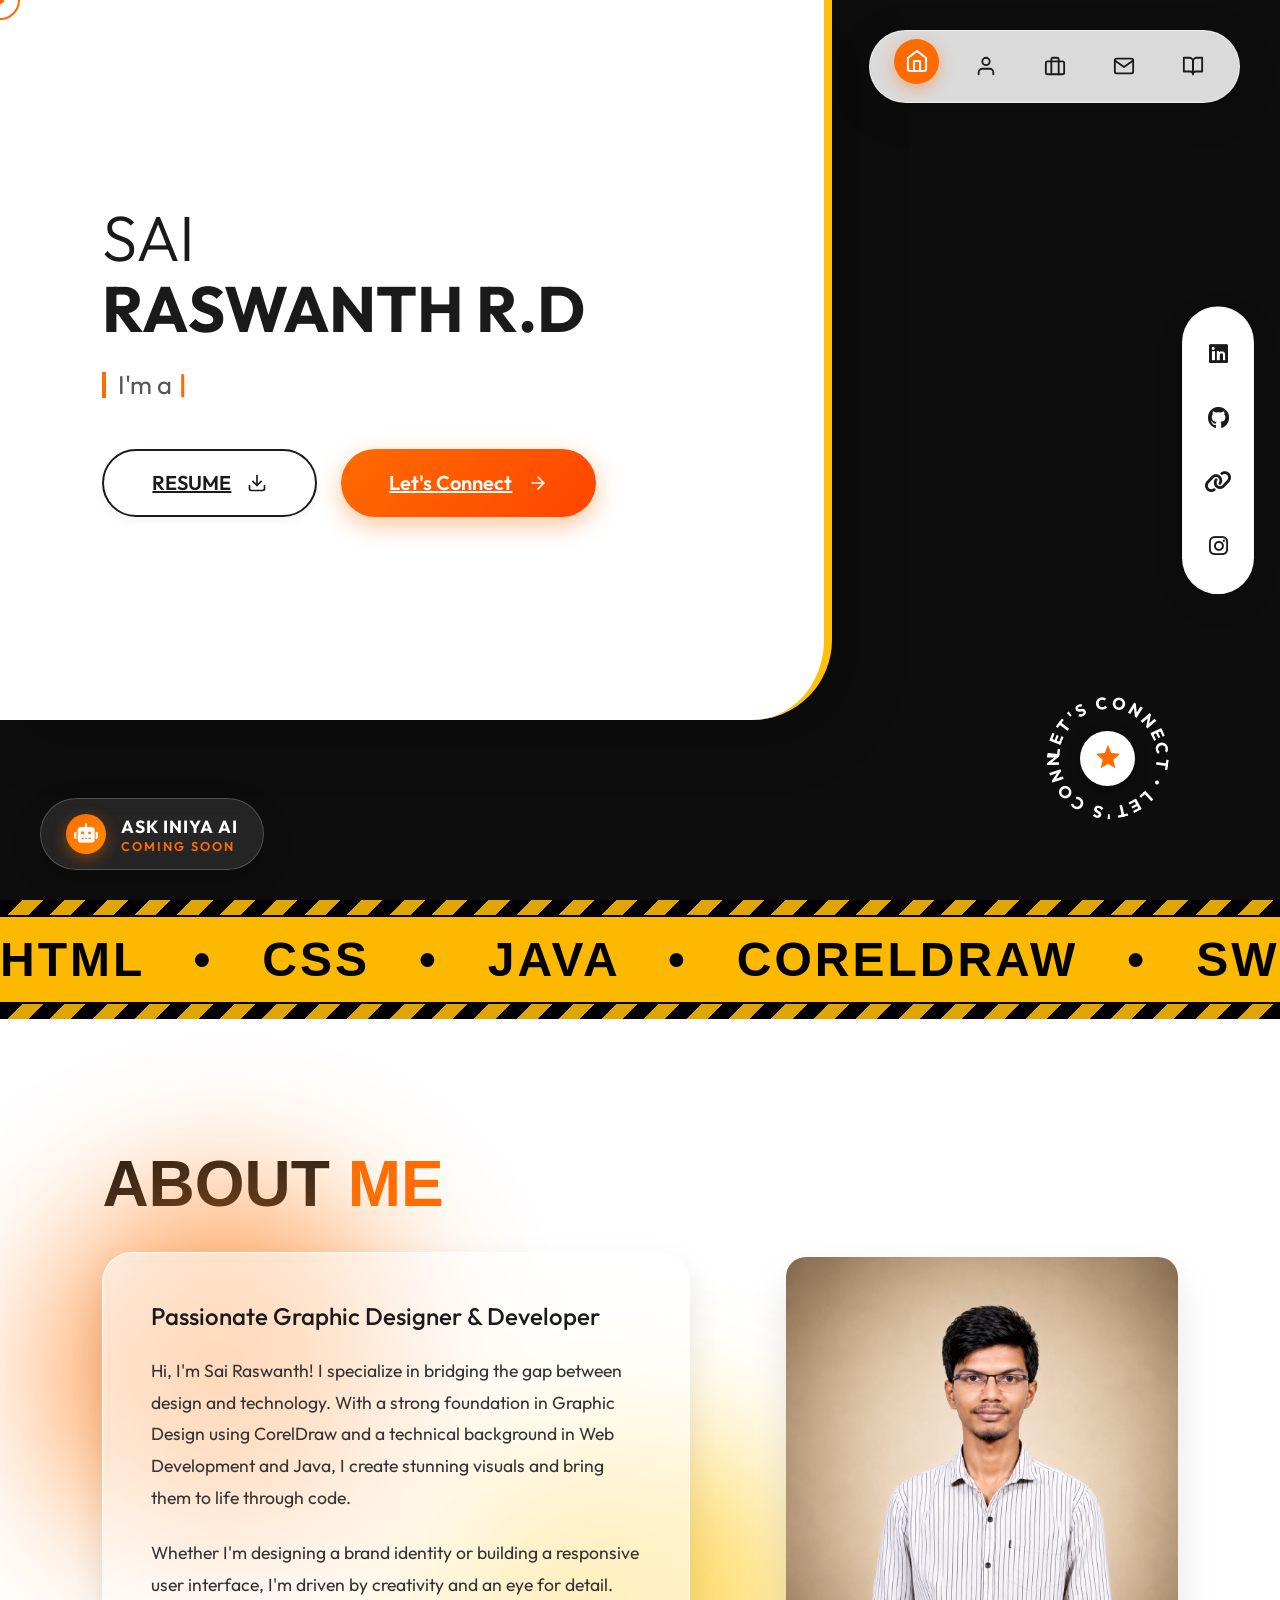
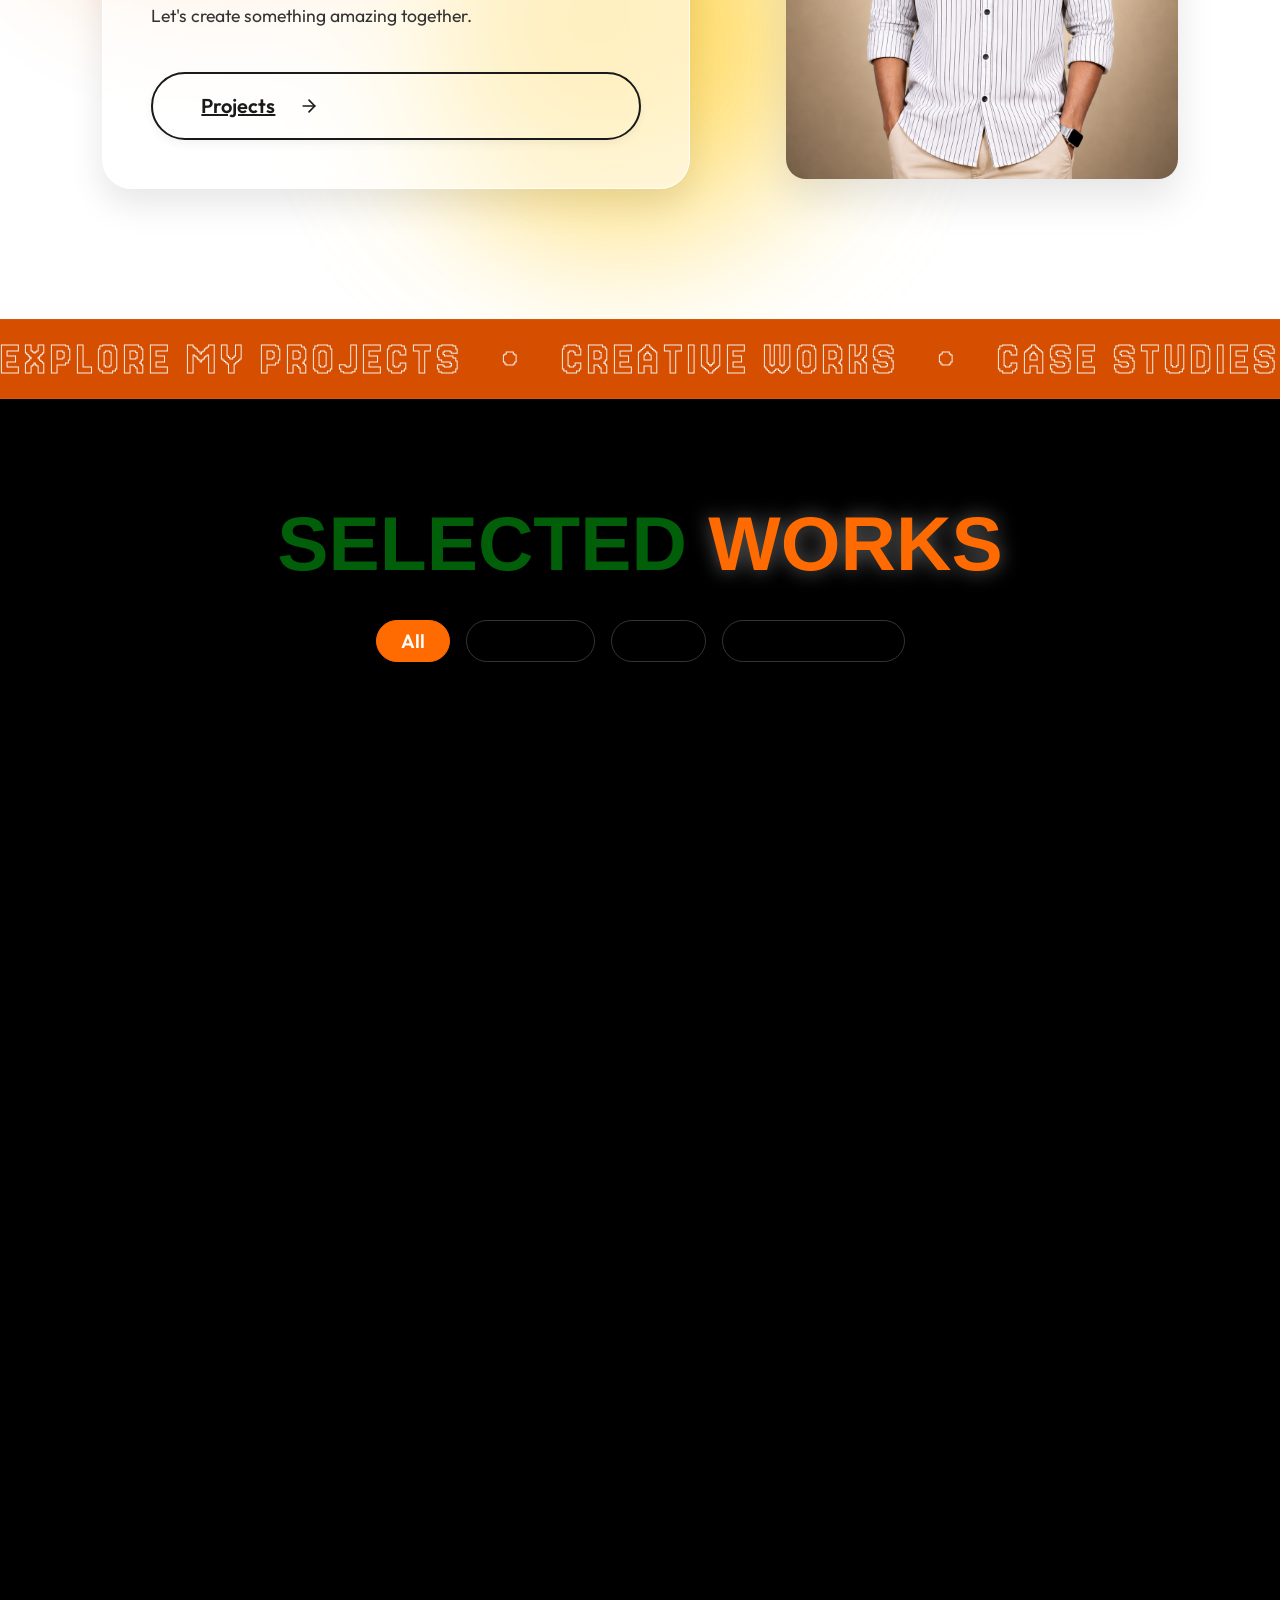
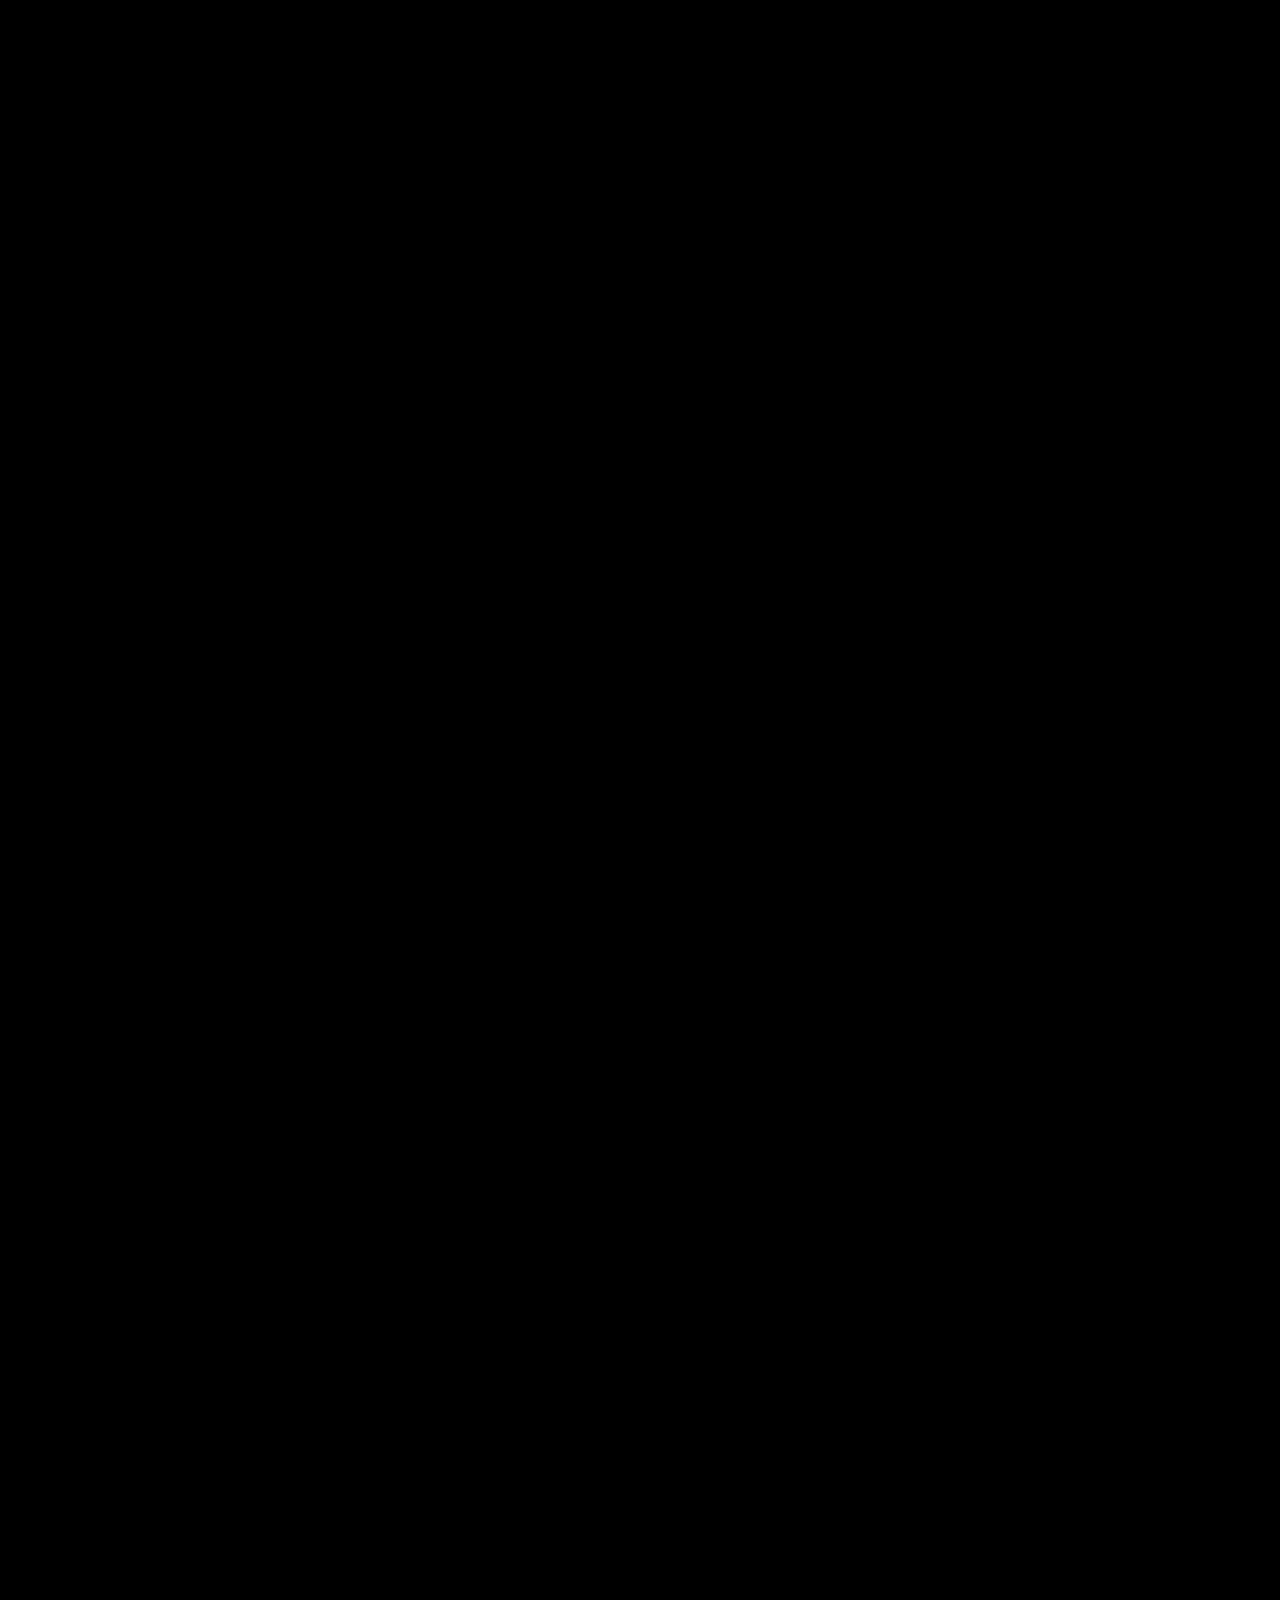
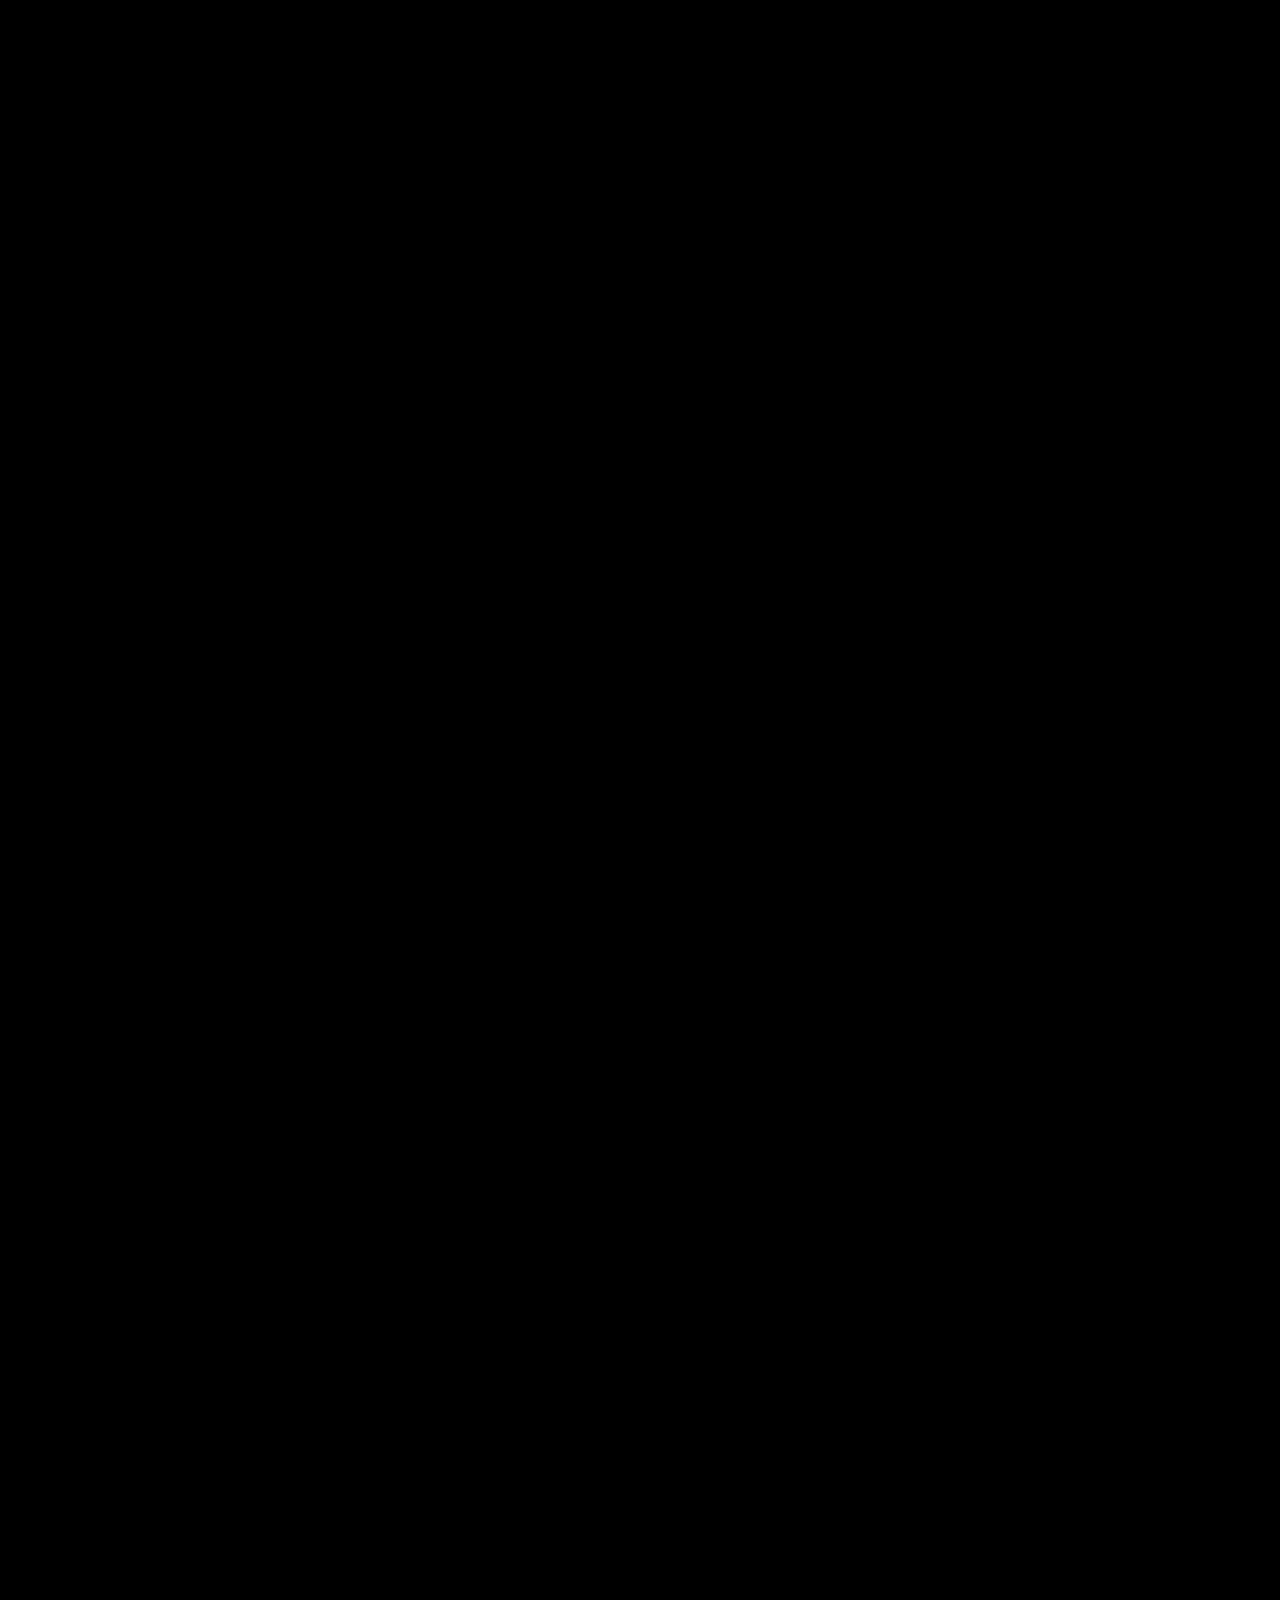
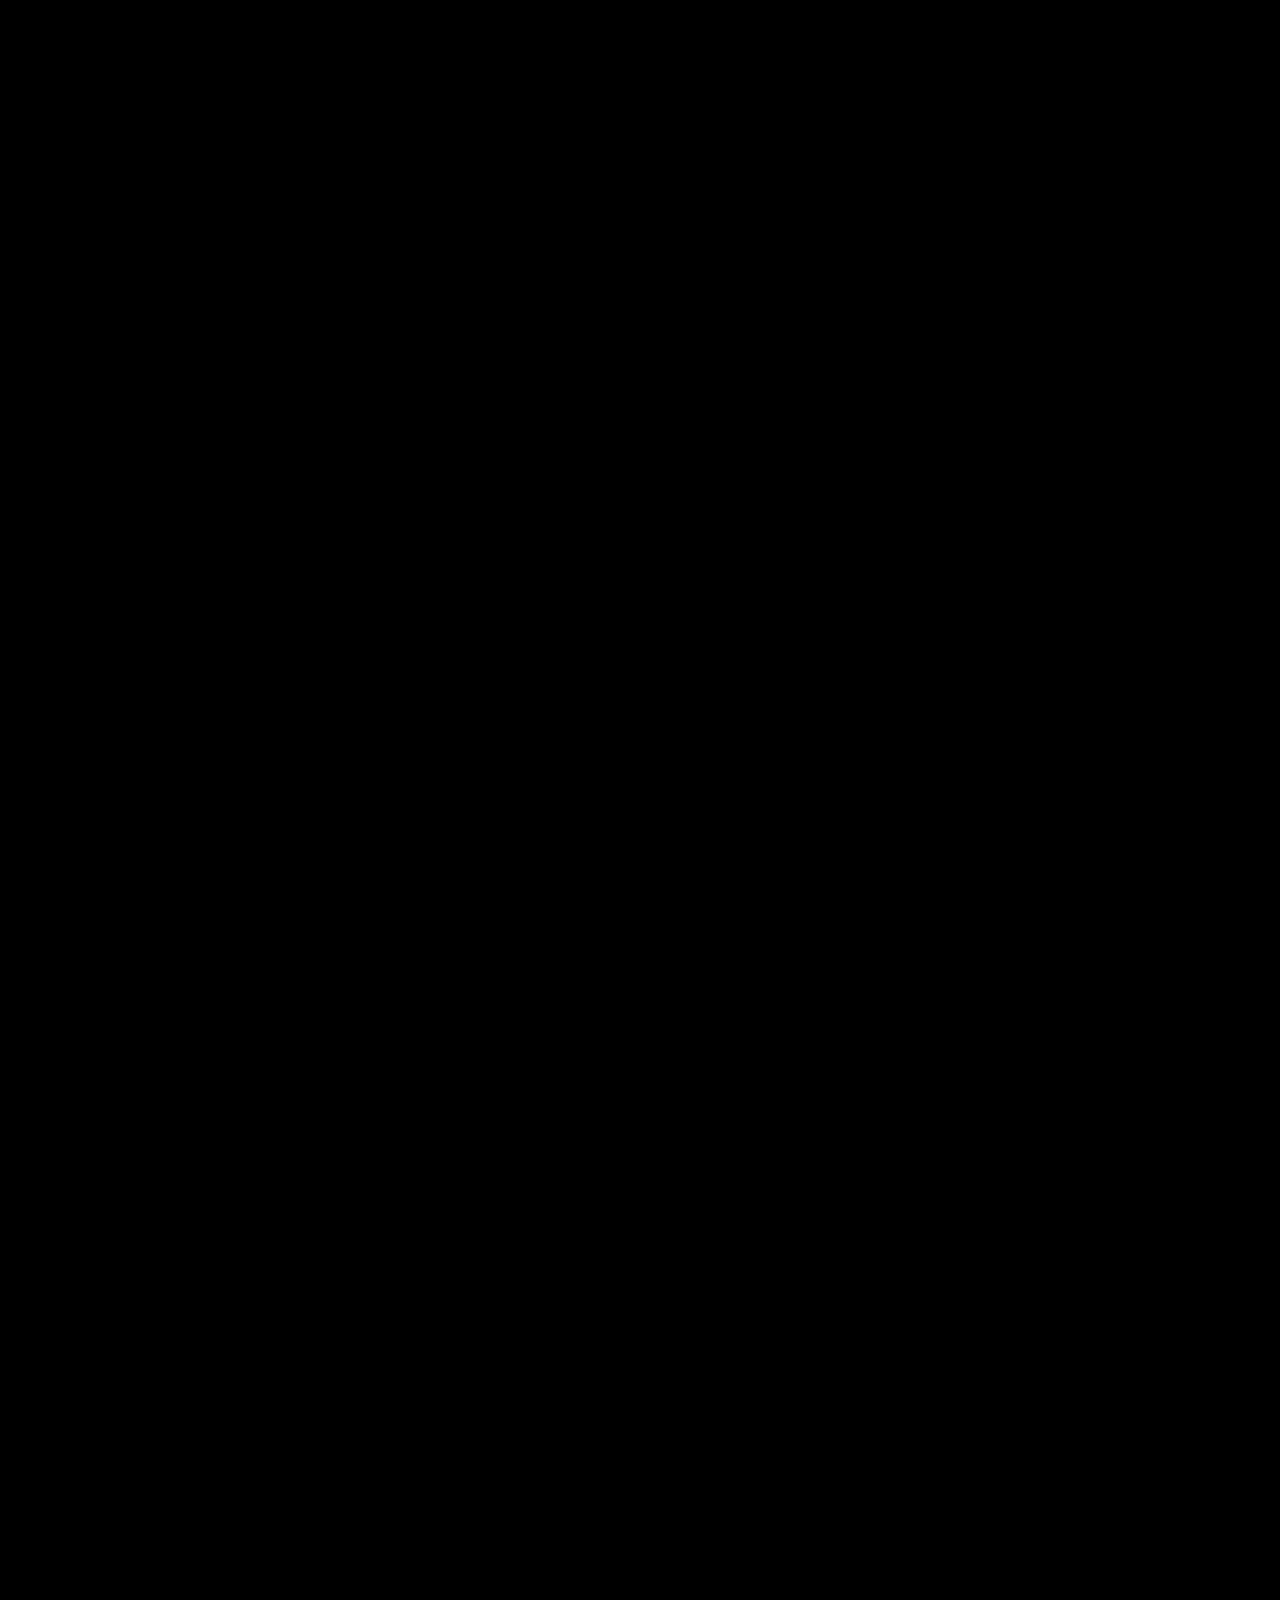
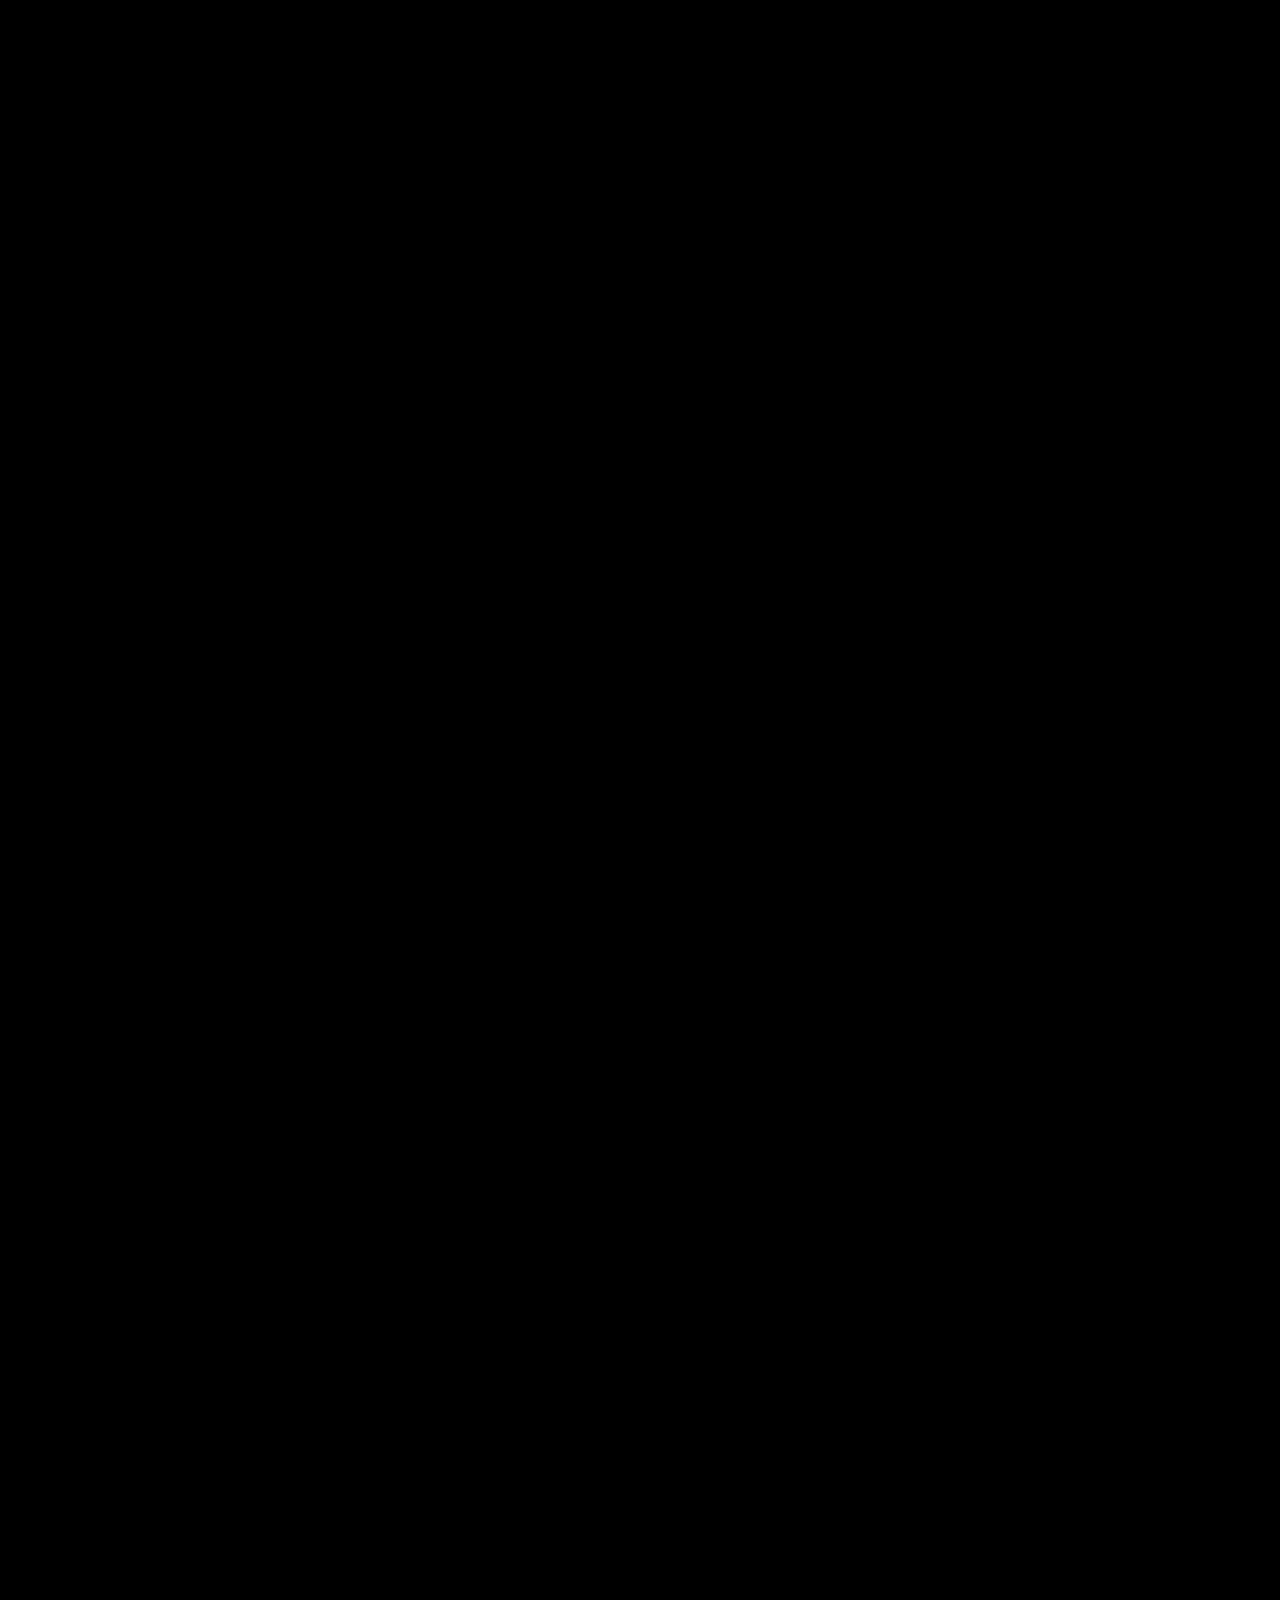
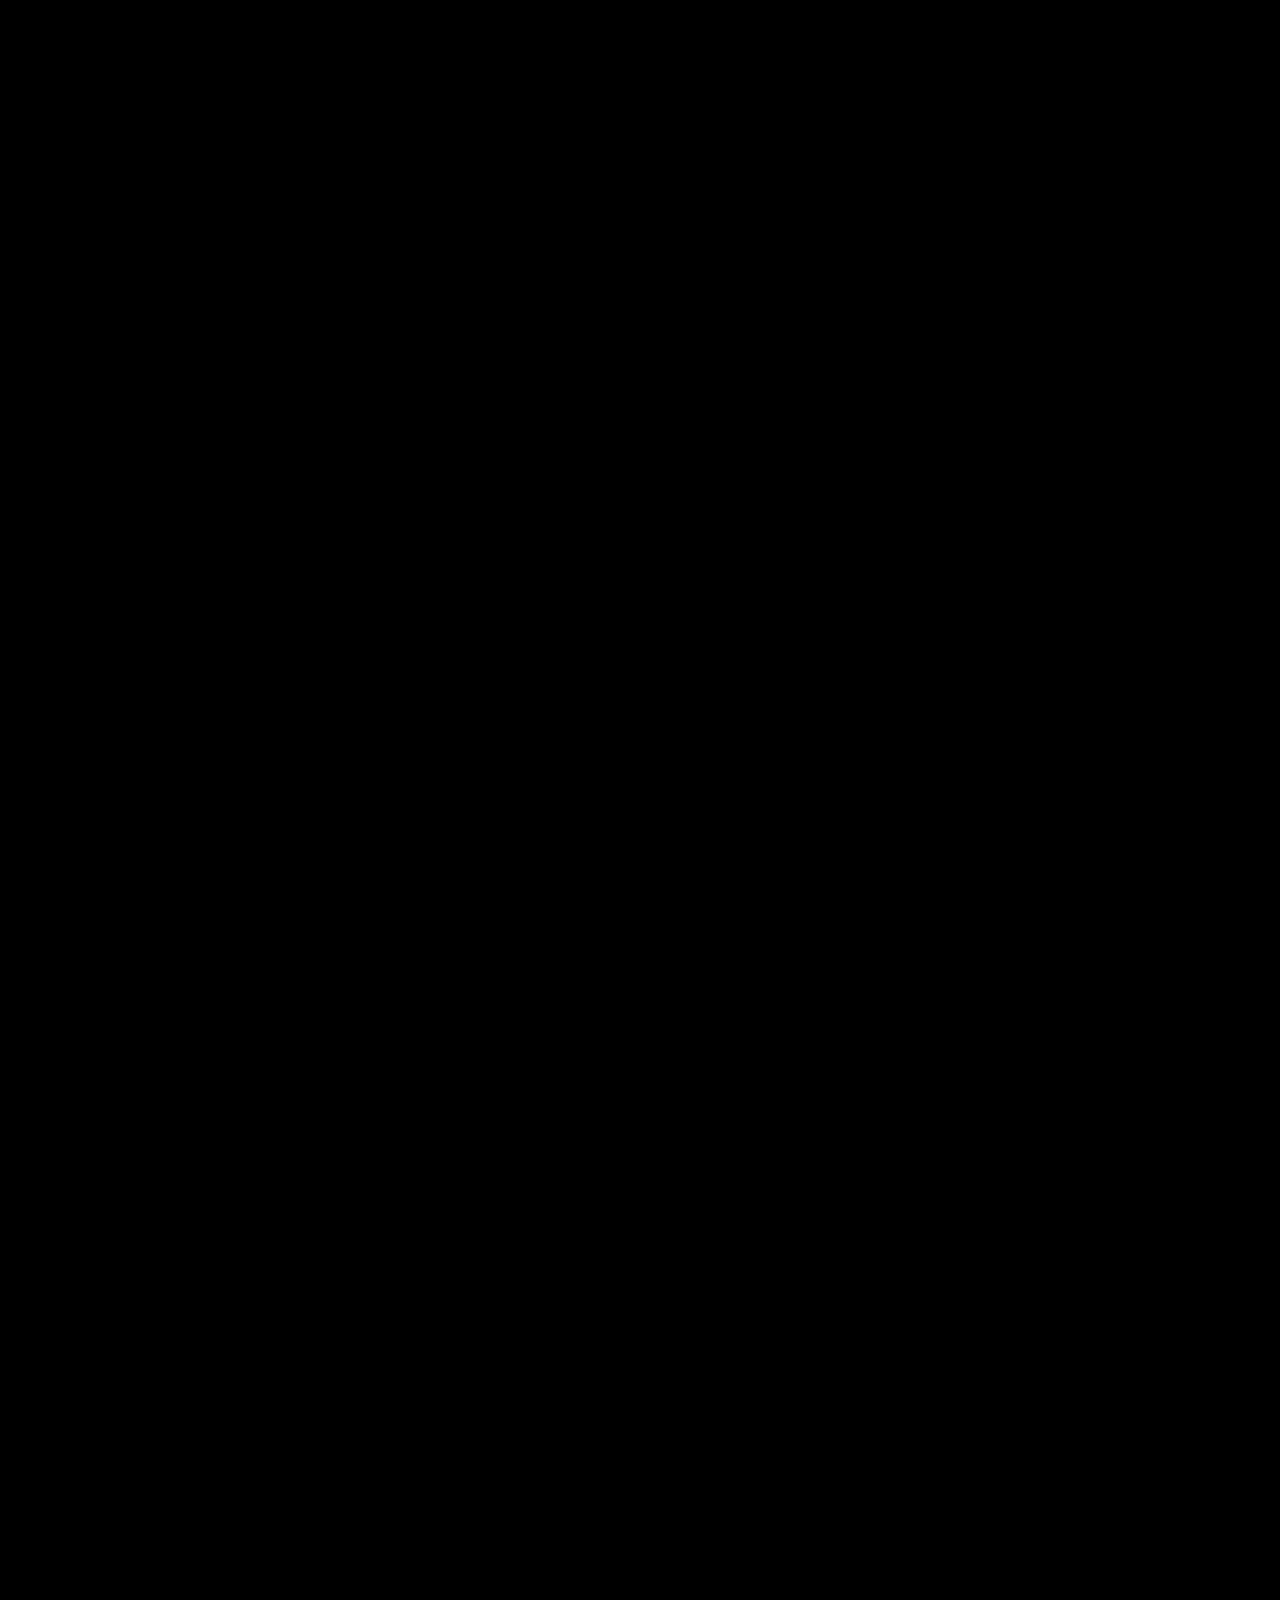
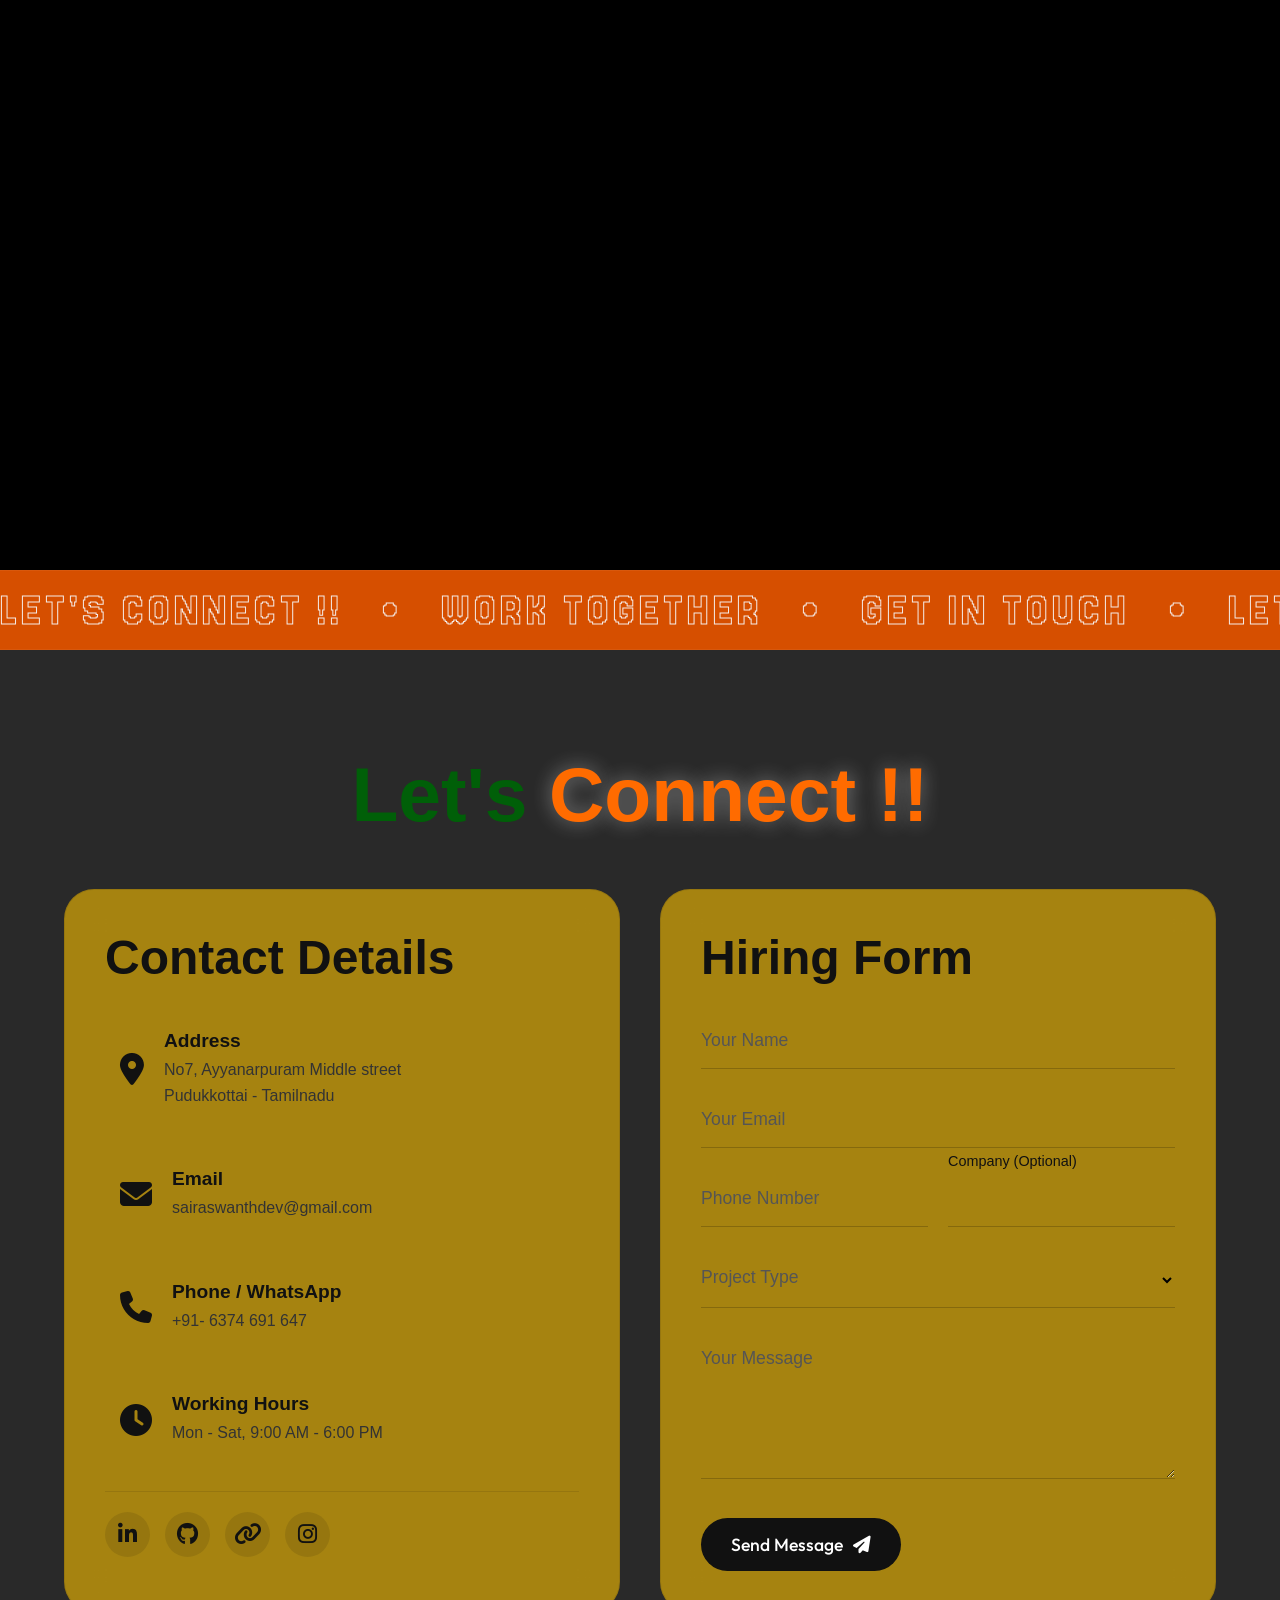
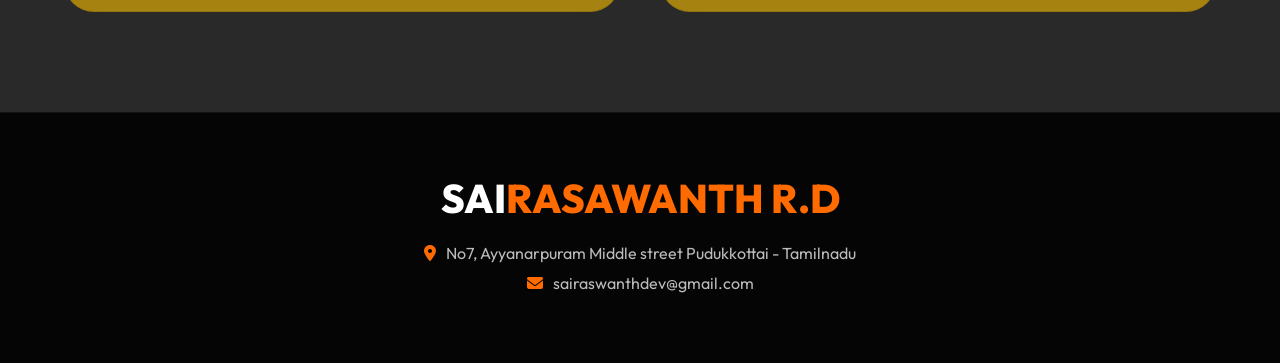
==== index.html @ 74ffff7b "Update index.html" ====
<!DOCTYPE html>
<html lang="en">

<head>
    <meta charset="UTF-8">
    <meta name="viewport" content="width=device-width, initial-scale=1.0">
    <title>Sai Raswanth R.D | Graphic Designer & Web Developer Portfolio</title>
    <meta name="title" content="Sai Raswanth R.D | Graphic Designer & Web Developer">
    <meta name="description" content="Official portfolio of Sai Raswanth R.D, a professional Graphic Designer, Web Developer, and Java expert creating stunning visual identities, seamless UI/UX, and robust digital solutions.">
    <meta name="keywords" content="Sai Raswanth R.D, Sai Raswanth, Graphic Designer, Web Developer Sai Raswanth, UI/UX Designer, Java Developer, Creative Portfolio, Logo Designer, Web Design">
    <meta name="author" content="Sai Raswanth R.D">
    <meta name="robots" content="index, follow">
    <meta property="og:type" content="website">
    <meta property="og:url" content="https://sairaswanth.com/">
    <meta property="og:title" content="Sai Raswanth R.D | Graphic Designer & Web Developer">
    <meta property="og:description" content="Official portfolio of Sai Raswanth R.D, a professional Graphic Designer, Web Developer, and Java expert. Explore my creative works.">
    <meta property="og:image" content="https://sairaswanth.com/preview-image.jpg">
    <meta property="twitter:card" content="summary_large_image">
    <meta property="twitter:url" content="https://sairaswanth.com/">
    <meta property="twitter:title" content="Sai Raswanth R.D | Creative Portfolio">
    <meta property="twitter:description" content="Explore the official portfolio of Sai Raswanth R.D, expert in Graphic Design, Web Dev, and Java.">
    <meta property="twitter:image" content="https://sairaswanth.com/preview-image.jpg">
    <script type="application/ld+json">
    {
      "@context": "https://schema.org",
      "@type": "Person",
      "name": "Sai Raswanth R.D",
      "alternateName": ["Sai Raswanth", "Raswanth RD"],
      "url": "https://sairaswanth.com/",
      "jobTitle": ["Graphic Designer", "Web Developer", "Java Developer"],
      "description": "Sai Raswanth R.D is a professional Graphic Designer and Web Developer specializing in brand identity, UI/UX, and creative visual solutions.",
      "knowsAbout": ["Graphic Design", "Web Development", "Java", "UI/UX Design", "Video Editing", "Social Media Posts"],
      "sameAs": [
        "https://www.linkedin.com/in/sai-raswanth",
        "https://github.com/sairaswanth"
      ]
    }
    </script>

    <link rel="stylesheet" href="style.css">
    <link rel="preconnect" href="https://fonts.googleapis.com">
    <link rel="preconnect" href="https://fonts.gstatic.com" crossorigin>
    <link href="https://fonts.googleapis.com/css2?family=Jersey+20&family=Outfit:wght@300;400;500;700;800&display=swap" rel="stylesheet">
    <link rel="stylesheet" href="https://cdnjs.cloudflare.com/ajax/libs/font-awesome/6.4.0/css/all.min.css">
    <link href="https://unpkg.com/aos@2.3.1/dist/aos.css" rel="stylesheet">
</head>

<body>
    <div id="preloader">
        <div class="curtain curtain-left"></div>
        <div class="curtain curtain-right"></div>
        <div class="preloader-content">
            <div class="preloader-text line-1" data-text="Sai raswanth R.D">Sai raswanth R.D</div>
            <div class="preloader-text line-2" data-text="welcomes you">welcomes you</div>
        </div>
    </div>
    <div class="cursor-dot" data-cursor-dot></div>
    <div class="cursor-outline" data-cursor-outline></div>

    <main id="home" class="hero">
        <nav class="floating-nav">
            <div class="menu-toggle">
                <i class="fa-solid fa-bars"></i>
            </div>
            <ul class="nav-links">
                <li class="active">
                    <a href="#home" aria-label="Home" title="Home">
                        <svg viewBox="0 0 24 24" fill="none" stroke="currentColor" stroke-width="2"
                            stroke-linecap="round" stroke-linejoin="round">
                            <path d="M3 9l9-7 9 7v11a2 2 0 0 1-2 2H5a2 2 0 0 1-2-2z"></path>
                            <polyline points="9 22 9 12 15 12 15 22"></polyline>
                        </svg>
                    </a>
                </li>
                <li>
                    <a href="#about" aria-label="About" title="About">
                        <svg viewBox="0 0 24 24" fill="none" stroke="currentColor" stroke-width="2"
                            stroke-linecap="round" stroke-linejoin="round">
                            <path d="M20 21v-2a4 4 0 0 0-4-4H8a4 4 0 0 0-4 4v2"></path>
                            <circle cx="12" cy="7" r="4"></circle>
                        </svg>
                    </a>
                </li>
                <li>
                    <a href="#projects" aria-label="Portfolio" title="Portfolio">
                        <svg viewBox="0 0 24 24" fill="none" stroke="currentColor" stroke-width="2"
                            stroke-linecap="round" stroke-linejoin="round">
                            <rect x="2" y="7" width="20" height="14" rx="2" ry="2"></rect>
                            <path d="M16 21V5a2 2 0 0 0-2-2h-4a2 2 0 0 0-2 2v16"></path>
                        </svg>
                    </a>
                </li>
                <li>
                    <a href="#connect" aria-label="Contact" title="Contact">
                        <svg viewBox="0 0 24 24" fill="none" stroke="currentColor" stroke-width="2"
                            stroke-linecap="round" stroke-linejoin="round">
                            <path d="M4 4h16c1.1 0 2 .9 2 2v12c0 1.1-.9 2-2 2H4c-1.1 0-2-.9-2-2V6c0-1.1.9-2 2-2z">
                            </path>
                            <polyline points="22,6 12,13 2,6"></polyline>
                        </svg>
                    </a>
                </li>
                <li>
                    <a href="sair2005.blogspot.com" target= "_blank" aria-label="Blog" title="Blog">
                        <svg viewBox="0 0 24 24" fill="none" stroke="currentColor" stroke-width="2"
                            stroke-linecap="round" stroke-linejoin="round">
                            <path d="M2 3h6a4 4 0 0 1 4 4v14a3 3 0 0 0-3-3H2z"></path>
                            <path d="M22 3h-6a4 4 0 0 0-4 4v14a3 3 0 0 1 3-3h7z"></path>
                        </svg>
                    </a>
                </li>
            </ul>
        </nav>
        <aside class="social-sidebar">
            <div class="social-toggle">
                <i class="fa-solid fa-share-nodes"></i>
            </div>
            <div class="social-links-container">
                <a href="https://www.linkedin.com/in/sairaswanth2005/" target="_blank" class="social-icon"
                    aria-label="LinkedIn" title="LinkedIn">
                    <i class="fa-brands fa-linkedin"></i>
                </a>
                <a href="https://github.com/sair2005" target="_blank" class="social-icon" aria-label="GitHub"
                    title="GitHub">
                    <i class="fa-brands fa-github"></i>
                </a>
                <a href="https://topmate.io/sai_raswanth_rd" target="_blank" class="social-icon" aria-label="Topmate"
                    title="Topmate">
                    <i class="fa-solid fa-link"></i>
                </a>
                <a href="https://www.instagram.com/mr_sai_2005/" target="_blank" class="social-icon"
                    aria-label="Instagram" title="Instagram">
                    <i class="fa-brands fa-instagram"></i>
                </a>
            </div>
        </aside>
        <div class="video-wrapper">

            <video class="bg-video" autoplay loop muted playsinline>
                <source src="bg-video.mp4" type="video/mp4">
            </video>
        </div>
        <div class="info-card" data-aos="fade-right">
            <div class="info-content">
                <h1 class="title">
                    <span class="first-name">SAI</span><br>
                    <span class="last-name">RASWANTH R.D</span>
                </h1>
                <p class="subtitle">I'm a <span class="typing-text">Graphic Designer</span></p>
                <div class="action-buttons">
                    <a href="resume/resume.pdf" target="_blank" class="btn btn-primary" id="btn-resume">
                        <span class="btn-text">RESUME</span>
                        <span class="btn-icon">
                            <svg width="20" height="20" viewBox="0 0 24 24" fill="none" stroke="currentColor"
                                stroke-width="2" stroke-linecap="round" stroke-linejoin="round">
                                <path d="M21 15v4a2 2 0 0 1-2 2H5a2 2 0 0 1-2-2v-4"></path>
                                <polyline points="7 10 12 15 17 10"></polyline>
                                <line x1="12" y1="15" x2="12" y2="3"></line>
                            </svg>
                        </span>
                    </a>
                    <a href="#connect" class="btn btn-secondary" id="btn-connect">
                        <span class="btn-text">Let's Connect</span>
                        <span class="btn-icon">
                            <svg width="20" height="20" viewBox="0 0 24 24" fill="none" stroke="currentColor"
                                stroke-width="2" stroke-linecap="round" stroke-linejoin="round">
                                <line x1="5" y1="12" x2="19" y2="12"></line>
                                <polyline points="12 5 19 12 12 19"></polyline>
                            </svg>
                        </span>
                    </a>
                </div>
            </div>
        </div>
        <div class="spinning-badge" data-aos="zoom-in" data-aos-delay="200">
            <svg class="badge-text-svg" viewBox="0 0 100 100">
                <defs>
                    <path id="circlePath" d="M 50, 50 m -35, 0 a 35,35 0 1,1 70,0 a 35,35 0 1,1 -70,0" />
                </defs>
                <text font-size="12" font-weight="500" letter-spacing="2">
                    <textPath xlink:href="#circlePath" startOffset="0%">
                        LET'S CONNECT • LET'S CONNECT •
                    </textPath>
                </text>
            </svg>
            <div class="badge-star">
                <svg width="32" height="32" viewBox="0 0 24 24" fill="none" xmlns="http://www.w3.org/2000/svg">
                    <path
                        d="M12 2L14.47 8.16L21 8.84L16.03 13.25L17.5 19.68L12 16.32L6.5 19.68L7.97 13.25L3 8.84L9.53 8.16L12 2Z"
                        fill="#FF6B00" />
                </svg>
            </div>
        </div>
        <div class="chatbot-teaser" data-aos="fade-right" data-aos-delay="400">
            <div class="chatbot-icon">
                <i class="fa-solid fa-robot"></i>
            </div>
            <div class="chatbot-text">
                <span class="chatbot-title">ASK INIYA AI</span>
                <span class="chatbot-status">Coming Soon</span>
            </div>
        </div>
    </main>
    <section class="tape-section">
        <div class="tape tape-1">
            <div class="tape-content">
                <span>HTML &nbsp;&nbsp;•&nbsp;&nbsp; CSS &nbsp;&nbsp;•&nbsp;&nbsp; JAVA &nbsp;&nbsp;•&nbsp;&nbsp;
                    CORELDRAW &nbsp;&nbsp;•&nbsp;&nbsp; SWING &nbsp;&nbsp;•&nbsp;&nbsp; HTML &nbsp;&nbsp;•&nbsp;&nbsp;
                    CSS &nbsp;&nbsp;•&nbsp;&nbsp; JAVA &nbsp;&nbsp;•&nbsp;&nbsp; CORELDRAW &nbsp;&nbsp;•&nbsp;&nbsp;
                    SWING &nbsp;&nbsp;•&nbsp;&nbsp; </span>
                <span>HTML &nbsp;&nbsp;•&nbsp;&nbsp; CSS &nbsp;&nbsp;•&nbsp;&nbsp; JAVA &nbsp;&nbsp;•&nbsp;&nbsp;
                    CORELDRAW &nbsp;&nbsp;•&nbsp;&nbsp; SWING &nbsp;&nbsp;•&nbsp;&nbsp; HTML &nbsp;&nbsp;•&nbsp;&nbsp;
                    CSS &nbsp;&nbsp;•&nbsp;&nbsp; JAVA &nbsp;&nbsp;•&nbsp;&nbsp; CORELDRAW &nbsp;&nbsp;•&nbsp;&nbsp;
                    SWING &nbsp;&nbsp;•&nbsp;&nbsp; </span>
            </div>
        </div>
    </section>
    <section id="about" class="about-section">

        <h2 class="about-heading-top" data-aos="fade-up">ABOUT <span class="highlight">ME</span></h2>

        <div class="about-container">
            <div class="blob blob-1"></div>
            <div class="blob blob-2"></div>
            <div class="about-content glass-card" data-aos="fade-right">
                <h3 class="about-subheading">Passionate Graphic Designer & Developer</h3>
                <p class="about-text">
                    Hi, I'm Sai Raswanth! I specialize in bridging the gap between design and technology. With a strong
                    foundation in Graphic Design using CorelDraw and a technical background in Web Development and Java,
                    I create stunning visuals and bring them to life through code.
                </p>
                <p class="about-text">
                    Whether I'm designing a brand identity or building a responsive user interface, I'm driven by
                    creativity and an eye for detail. Let's create something amazing together.
                </p>
                <div class="about-actions">
                    <a href="#projects" class="btn btn-primary" aria-label="View Projects">
                        Projects
                        <svg viewBox="0 0 24 24" fill="none" stroke="currentColor" stroke-width="2"
                            stroke-linecap="round" stroke-linejoin="round"
                            style="margin-left: 8px; width: 20px; height: 20px;">
                            <line x1="5" y1="12" x2="19" y2="12"></line>
                            <polyline points="12 5 19 12 12 19"></polyline>
                        </svg>
                    </a>
                </div>
            </div>
            <div class="about-right-col" data-aos="fade-left" data-aos-delay="200">
                <div class="about-image-wrapper">
                    <img src="profiles.png" alt="Sai Raswanth Profile" class="about-profile-img">
                </div>
            </div>
        </div>
    </section>
    <div class="project-marquee-container">
        <div class="project-separator" onclick="window.location.hash='#projects'">
            <div class="separator-text">
                <span>EXPLORE MY PROJECTS &nbsp;&nbsp;•&nbsp;&nbsp; CREATIVE WORKS &nbsp;&nbsp;•&nbsp;&nbsp; CASE
                    STUDIES &nbsp;&nbsp;•&nbsp;&nbsp; EXPLORE MY PROJECTS &nbsp;&nbsp;•&nbsp;&nbsp; CREATIVE WORKS
                    &nbsp;&nbsp;•&nbsp;&nbsp; CASE STUDIES &nbsp;&nbsp;•&nbsp;&nbsp; </span>
                <span>EXPLORE MY PROJECTS &nbsp;&nbsp;•&nbsp;&nbsp; CREATIVE WORKS &nbsp;&nbsp;•&nbsp;&nbsp; CASE
                    STUDIES &nbsp;&nbsp;•&nbsp;&nbsp; EXPLORE MY PROJECTS &nbsp;&nbsp;•&nbsp;&nbsp; CREATIVE WORKS
                    &nbsp;&nbsp;•&nbsp;&nbsp; CASE STUDIES &nbsp;&nbsp;•&nbsp;&nbsp; </span>
            </div>
        </div>
    </div>
    <section id="projects" class="projects-section">
        <div class="projects-video-container">
            <video autoplay muted loop playsinline class="projects-bg-video">
                <source src="project.mp4" type="video/mp4">
            </video>

        </div>

        <h2 class="projects-section-title" data-aos="fade-up">SELECTED <span class="highlight">WORKS</span></h2>

        <div class="project-filters" data-aos="fade-up">
            <button class="filter-btn active" data-filter="all">All</button>
            <button class="filter-btn" data-filter="website">Websites</button>
            <button class="filter-btn" data-filter="apps">Apps</button>
            <button class="filter-btn" data-filter="graphic">Graphic Design</button>
        </div>

        <div class="projects-grid">
            <div class="project-card glass-card tilt-effect" data-aos="fade-up" data-category="website">
                <div class="project-img"
                    style="background: linear-gradient(45deg, rgba(43, 88, 118, 0.8), rgba(78, 67, 118, 0.8)), url('https://s.wordpress.com/mshots/v1/https%3A%2F%2Fchendhuran.ac.in%2F?w=800'); background-size: cover; background-position: top; background-blend-mode: overlay;">
                </div>
                <div class="project-info">
                    <span class="project-category">Website</span>
                    <h3>Chendhuran College Portal</h3>
                    <p>A comprehensive academic portal for a premier educational institution with student and faculty
                        resources.</p>
                    <div class="project-links">
                        <a href="https://chendhuran.ac.in/" target="_blank" class="project-link demo-link">Live Demo <i
                                class="fa-solid fa-external-link"></i></a>
                    </div>
                </div>
            </div>
            <div class="project-card glass-card tilt-effect" data-aos="fade-up" data-category="apps">
                <div class="project-img"
                    style="background: linear-gradient(45deg, rgba(15, 32, 39, 0.8), rgba(32, 58, 67, 0.8), rgba(44, 83, 100, 0.8)), url('https://s.wordpress.com/mshots/v1/https%3A%2F%2Fccetattendance.infinityfree.me?w=800'); background-size: cover; background-position: top; background-blend-mode: overlay;">
                </div>
                <div class="project-info">
                    <span class="project-category">App</span>
                    <h3>CCET Attendance System</h3>
                    <p>A digital solution for automated student attendance tracking, academic reporting, and
                        administrative efficiency.</p>
                    <div class="project-links">
                        <a href="https://ccetattendance.infinityfree.me" target="_blank"
                            class="project-link demo-link">Launch App <i class="fa-solid fa-rocket"></i></a>
                    </div>
                </div>
            </div>
            <div class="project-card glass-card tilt-effect" data-aos="fade-up" data-category="graphic">
                <div class="project-img"
                    style="background-image: url('projects/portfolio-3.jpg'); background-size: cover;"></div>
                <div class="project-info">
                    <span class="project-category">Graphic Design</span>
                    <h3>Academic Event Poster</h3>
                    <p>A vibrant and professional poster design for the Pongal Celebration event at Chendhuran College.
                    </p>
                    <div class="project-links">
                        <a href="projects/portfolio-3.jpg" target="_blank" class="project-link demo-link">View Full
                            Design <i class="fa-solid fa-eye"></i></a>
                    </div>
                </div>
            </div>
            <div class="project-card glass-card tilt-effect" data-aos="fade-up" data-category="graphic">
                <div class="project-img"
                    style="background-image: url('projects/Apple Transparent -1.jpg'); background-size: cover;"></div>
                <div class="project-info">
                    <span class="project-category">Graphic Design</span>
                    <h3>Heart Health Awareness</h3>
                    <p>A minimalist and impactful social media graphic promoting the benefits of healthy eating and
                        heart health.</p>
                    <div class="project-links">
                        <a href="projects/Apple Transparent -1.jpg" target="_blank" class="project-link demo-link">View
                            Full Design <i class="fa-solid fa-eye"></i></a>
                    </div>
                </div>
            </div>
            <div class="project-card glass-card tilt-effect" data-aos="fade-up" data-category="graphic">
                <div class="project-img"
                    style="background-image: url('projects/ICE CREAM RGB.jpg'); background-size: cover;"></div>
                <div class="project-info">
                    <span class="project-category">Graphic Design</span>
                    <h3>Strawberry Ice Cream Ad</h3>
                    <p>A high-fidelity product advertisement with a focus on appetite appeal and dynamic composition.
                    </p>
                    <div class="project-links">
                        <a href="projects/ICE CREAM RGB.jpg" target="_blank" class="project-link demo-link">View Full
                            Design <i class="fa-solid fa-eye"></i></a>
                    </div>
                </div>
            </div>
            <div class="project-card glass-card tilt-effect" data-aos="fade-up" data-category="website">
                <div class="project-img"
                    style="background: linear-gradient(45deg, rgba(255, 81, 47, 0.8), rgba(221, 36, 118, 0.8)), url('https://s.wordpress.com/mshots/v1/https%3A%2F%2Fyogauniquejewellery.in%2F?w=800'); background-size: cover; background-position: top; background-blend-mode: overlay;">
                </div>
                <div class="project-info">
                    <span class="project-category">Website</span>
                    <h3>Yoga Unique Jewellery</h3>
                    <p>A sophisticated e-commerce platform for artisan jewelry featuring secure payments and elegant
                        product catalogs.</p>
                    <div class="project-links">
                        <a href="https://yogauniquejewellery.in/" target="_blank" class="project-link demo-link">Live
                            Demo <i class="fa-solid fa-external-link"></i></a>
                    </div>
                </div>
            </div>
            <div class="project-card glass-card tilt-effect" data-aos="fade-up" data-category="website">
                <div class="project-img"
                    style="background: linear-gradient(45deg, rgba(31, 64, 55, 0.8), rgba(153, 242, 200, 0.8)), url('https://s.wordpress.com/mshots/v1/https%3A%2F%2Fclansofgraphics.netlify.app%2F?w=800'); background-size: cover; background-position: top; background-blend-mode: overlay;">
                </div>
                <div class="project-info">
                    <span class="project-category">Website</span>
                    <h3>Clans of Graphics</h3>
                    <p>A creative agency portfolio and community platform showcasing digital art and design
                        collaborations.</p>
                    <div class="project-links">
                        <a href="https://clansofgraphics.netlify.app/" target="_blank"
                            class="project-link demo-link">Live Demo <i class="fa-solid fa-external-link"></i></a>
                    </div>
                </div>
            </div>
            <div class="project-card glass-card tilt-effect" data-aos="fade-up" data-category="website">
                <div class="project-img"
                    style="background: linear-gradient(45deg, rgba(75, 108, 183, 0.8), rgba(24, 40, 72, 0.8)), url('https://s.wordpress.com/mshots/v1/https%3A%2F%2Fweb.chendhuran.ac.in%2F?w=800'); background-size: cover; background-position: top; background-blend-mode: overlay;">
                </div>
                <div class="project-info">
                    <span class="project-category">Website</span>
                    <h3>Chendhuran Academic Hub</h3>
                    <p>An advanced academic management system for streamlined digital administration and student
                        tracking.</p>
                    <div class="project-links">
                        <a href="https://web.chendhuran.ac.in/" target="_blank" class="project-link demo-link">Live Demo
                            <i class="fa-solid fa-external-link"></i></a>
                    </div>
                </div>
            </div>
            <div class="project-card glass-card tilt-effect" data-aos="fade-up" data-category="apps">
                <div class="project-img"
                    style="background: linear-gradient(45deg, rgba(0, 176, 155, 0.8), rgba(150, 201, 61, 0.8)), url('https://s.wordpress.com/mshots/v1/https%3A%2F%2Ftransport.chendhuran.ac.in%2Flogin.php?w=800'); background-size: cover; background-position: top; background-blend-mode: overlay;">
                </div>
                <div class="project-info">
                    <span class="project-category">App</span>
                    <h3>College Transport Tracker</h3>
                    <p>A comprehensive transport management system for monitoring vehicle routes, schedules, and student
                        logs.</p>
                    <div class="project-links">
                        <a href="https://transport.chendhuran.ac.in/login.php" target="_blank"
                            class="project-link demo-link">Launch App <i class="fa-solid fa-rocket"></i></a>
                    </div>
                </div>
            </div>
            <div class="project-card glass-card tilt-effect" data-aos="fade-up" data-category="graphic">
                <div class="project-img"
                    style="background-image: url('projects/AC logo Polarize.jpg'); background-size: cover;"></div>
                <div class="project-info">
                    <span class="project-category">Graphic Design</span>
                    <h3>Polarize Brand Identity</h3>
                    <p>A clean and modern brand identity design including logo creation and professional room mockup.
                    </p>
                    <div class="project-links">
                        <a href="projects/AC logo Polarize.jpg" target="_blank" class="project-link demo-link">View Full
                            Design <i class="fa-solid fa-eye"></i></a>
                    </div>
                </div>
            </div>
            <div class="project-card glass-card tilt-effect" data-aos="fade-up" data-category="graphic">
                <div class="project-img"
                    style="background-image: url('projects/Scent Poster.jpg'); background-size: cover;"></div>
                <div class="project-info">
                    <span class="project-category">Graphic Design</span>
                    <h3>Scent Product Poster</h3>
                    <p>A sophisticated product poster design emphasizing elegance and olfactory appeal.</p>
                    <div class="project-links">
                        <a href="projects/Scent Poster.jpg" target="_blank" class="project-link demo-link">View Full
                            Design <i class="fa-solid fa-eye"></i></a>
                    </div>
                </div>
            </div>
            <div class="project-card glass-card tilt-effect" data-aos="fade-up" data-category="graphic">
                <div class="project-img"
                    style="background-image: url('projects/Sprite AD Poster CYMK.jpg'); background-size: cover;"></div>
                <div class="project-info">
                    <span class="project-category">Graphic Design</span>
                    <h3>Sprite Refreshment Ad</h3>
                    <p>A high-energy advertisement poster focusing on refreshment and vibrant brand colors.</p>
                    <div class="project-links">
                        <a href="projects/Sprite AD Poster CYMK.jpg" target="_blank" class="project-link demo-link">View
                            Full Design <i class="fa-solid fa-eye"></i></a>
                    </div>
                </div>
            </div>
        </div>
    </section>
    <div class="project-marquee-container">
        <div class="project-separator" onclick="window.location.hash='#connect'">
            <div class="separator-text">
                <span>LET'S CONNECT !! &nbsp;&nbsp;•&nbsp;&nbsp; WORK TOGETHER &nbsp;&nbsp;•&nbsp;&nbsp; GET IN TOUCH
                    &nbsp;&nbsp;•&nbsp;&nbsp; LET'S CONNECT !! &nbsp;&nbsp;•&nbsp;&nbsp; WORK TOGETHER
                    &nbsp;&nbsp;•&nbsp;&nbsp; GET IN TOUCH &nbsp;&nbsp;•&nbsp;&nbsp; </span>
                <span>LET'S CONNECT !! &nbsp;&nbsp;•&nbsp;&nbsp; WORK TOGETHER &nbsp;&nbsp;•&nbsp;&nbsp; GET IN TOUCH
                    &nbsp;&nbsp;•&nbsp;&nbsp; LET'S CONNECT !! &nbsp;&nbsp;•&nbsp;&nbsp; WORK TOGETHER
                    &nbsp;&nbsp;•&nbsp;&nbsp; GET IN TOUCH &nbsp;&nbsp;•&nbsp;&nbsp; </span>
            </div>
        </div>
    </div>
    <section id="connect" class="connect-section">
        <div class="connect-video-container">
            <video autoplay muted loop playsinline class="connect-bg-video">
                <source src="bg-video.mp4" type="video/mp4">
            </video>
            <div class="connect-overlay"></div>
        </div>

        <h2 class="section-title projects-section-title">Let's <span class="highlight">Connect !!</span></h2>

        <div class="connect-grid">
            <div class="contact-details glass-card" data-aos="fade-right">
                <h3>Contact Details</h3>
                <div class="info-item">
                    <i class="fa-solid fa-location-dot"></i>
                    <div>
                        <h4>Address</h4>
                        <p>No7, Ayyanarpuram Middle street<br>Pudukkottai - Tamilnadu</p>
                    </div>
                </div>
                <div class="info-item">
                    <i class="fa-solid fa-envelope"></i>
                    <div>
                        <h4>Email</h4>
                        <p>sairaswanthdev@gmail.com</p>
                    </div>
                </div>
                <div class="info-item">
                    <i class="fa-solid fa-phone"></i>
                    <div>
                        <h4>Phone / WhatsApp</h4>
                        <p>+91- 6374 691 647</p>
                    </div>
                </div>
                <div class="info-item">
                    <i class="fa-solid fa-clock"></i>
                    <div>
                        <h4>Working Hours</h4>
                        <p>Mon - Sat, 9:00 AM - 6:00 PM</p>
                    </div>
                </div>
                <div class="contact-social-links">
                    <a href="https://www.linkedin.com/in/sai-raswanth-r-d-b94998319" target="_blank"
                        class="social-icon"><i class="fa-brands fa-linkedin-in"></i></a>
                    <a href="https://github.com/mr-sai2005" target="_blank" class="social-icon"><i
                            class="fa-brands fa-github"></i></a>
                    <a href="https://topmate.io/sai_raswanth_r_d" target="_blank" class="social-icon"><i
                            class="fa-solid fa-link"></i></a>
                    <a href="https://www.instagram.com/mr_sai_2005/" target="_blank" class="social-icon"><i
                            class="fa-brands fa-instagram"></i></a>
                </div>
            </div>
            <div class="contact-container glass-card" data-aos="fade-left" data-aos-delay="200">
                <h3>Hiring Form</h3>
                <form action="https://api.web3forms.com/submit" method="POST" class="contact-form">
                    <input type="hidden" name="access_key" value="a7187997-9c66-4a8d-b96e-40289cee5f9f">

                    <div class="input-group">
                        <input type="text" name="name" id="name" required>
                        <label for="name">Your Name</label>
                        <div class="input-border"></div>
                    </div>
                    <div class="input-group">
                        <input type="email" name="email" id="email" required>
                        <label for="email">Your Email</label>
                        <div class="input-border"></div>
                    </div>

                    <div class="form-row">
                        <div class="input-group">
                            <input type="tel" name="phone" id="phone" required>
                            <label for="phone">Phone Number</label>
                            <div class="input-border"></div>
                        </div>
                        <div class="input-group">
                            <input type="text" name="company" id="company">
                            <label for="company">Company (Optional)</label>
                            <div class="input-border"></div>
                        </div>
                    </div>
                    <div class="input-group select-group">
                        <select name="project_type" id="project_type" required>
                            <option value="" disabled selected hidden></option>
                            <option value="Graphic Design">Graphic Design</option>
                            <option value="Website">Website</option>
                            <option value="App">App</option>
                        </select>
                        <label for="project_type">Project Type</label>
                        <div class="input-border"></div>
                    </div>
                    <div class="input-group">
                        <textarea name="message" id="message" rows="5" required></textarea>
                        <label for="message">Your Message</label>
                        <div class="input-border"></div>
                    </div>

                    <button type="submit" class="submit-btn btn primary-btn">
                        <span>Send Message</span>
                        <i class="fa-solid fa-paper-plane"></i>
                    </button>
                </form>
            </div>
        </div>
    </section>
    <footer class="footer theme-projects" data-aos="fade-up">
        <div class="footer-content">
            <div class="footer-info">
                <div class="logo">SAI<span>RASAWANTH R.D</span></div>
                <p class="footer-address">
                    <i class="fa-solid fa-location-dot"></i>
                    No7, Ayyanarpuram Middle street Pudukkottai - Tamilnadu
                </p>
                <p class="footer-email">
                    <i class="fa-solid fa-envelope"></i>
                    sairaswanthdev@gmail.com
                </p>
            </div>
        </div>
    </footer>

    <script src="https://unpkg.com/aos@2.3.1/dist/aos.js"></script>
    <script>AOS.init({ duration: 800, once: false, offset: 100 });</script>
    <script src="script.js"></script>
</body>

</html>
---- style.css ----
:root {
    --bg-color: #0d0d0d;
    --text-color: #1a1a1a;
    --accent-color: #FF6B00;
    --card-bg: #ffffff;
    --border-radius: 80px;
}

* {
    margin: 0;
    padding: 0;
    box-sizing: border-box;
}

body {
    font-family: 'Outfit', sans-serif;
    background-color: var(--bg-color);
    color: var(--text-color);
    overflow-x: hidden;
}
.hero {
    position: relative;
    width: 100vw;
    height: 100vh;
}
.social-sidebar {
    position: fixed;
    top: 50%;
    right: 2%;
    transform: translateY(-50%);
    display: flex;
    flex-direction: column;
    align-items: center;
    z-index: 10;
    background: #ffffff;
    padding: 1.5rem 0.8rem;
    border-radius: 50px;
    box-shadow: 0 10px 30px rgba(0, 0, 0, 0.1);
    border: 1px solid rgba(0, 0, 0, 0.05);
}

.social-toggle {
    display: none;
    cursor: pointer;
    color: #1a1a1a;
    font-size: 1.5rem;
    padding: 0.5rem;
    transition: transform 0.3s ease;
}

.social-links-container {
    display: flex;
    flex-direction: column;
    gap: 1.2rem;
}

.social-icon {
    width: 45px;
    height: 45px;
    display: flex;
    justify-content: center;
    align-items: center;
    border-radius: 50%;
    color: #1a1a1a;
    transition: all 0.3s cubic-bezier(0.25, 1, 0.5, 1);
    text-decoration: none;
    background: transparent;
}

.social-icon i {
    font-size: 22px;
}

.social-icon:hover {
    background: var(--accent-color);
    color: #ffffff;
    box-shadow: 0 5px 15px rgba(255, 107, 0, 0.3);
    transform: translateY(-3px) scale(1.1);
}
.video-wrapper {
    position: absolute;
    inset: 0;
    width: 100%;
    height: 100%;
    z-index: 1;
}

.bg-video {
    width: 100%;
    height: 100%;
    object-fit: cover;
    filter: brightness(0.9) contrast(1.1);
}

.video-overlay {
    position: absolute;
    inset: 0;
    background: linear-gradient(135deg, rgba(0, 0, 0, 0.2) 0%, rgba(0, 0, 0, 0.5) 100%);
    pointer-events: none;
    display: flex;
    justify-content: center;
    align-items: center;
}

.video-label {
    position: absolute;
    top: 35%;
    right: 20%;
    color: rgba(255, 255, 255, 0.7);
    font-size: 2.5rem;
    font-weight: 700;
    text-transform: uppercase;
    letter-spacing: 4px;
    mix-blend-mode: overlay;
    transform: translateY(-50%);
}
.info-card {
    position: absolute;
    top: 0;
    left: 0;
    width: 65%;
height: 80%;
background-color: var(--card-bg);
    border-bottom-right-radius: var(--border-radius);
    z-index: 2;
    display: flex;
    flex-direction: column;
    justify-content: center;
    padding-left: 8%;
    padding-right: 5%;
    box-shadow: 20px 20px 60px rgba(0, 0, 0, 0.2);
    border-right: 8px solid #FFC107;

}

.title {
    font-size: clamp(3.5rem, 5vw, 6rem);
    line-height: 1.1;
    margin-bottom: 1.5rem;
}

.first-name {
    font-weight: 300;
}

.last-name {
    font-weight: 700;
    white-space: nowrap;
}

.subtitle {
    font-size: clamp(1.2rem, 2vw, 1.8rem);
    font-weight: 400;
    color: #555;
    position: relative;
    padding-left: 1rem;
}

.subtitle::before {
    content: '';
    position: absolute;
    left: 0;
    top: 10%;
    height: 80%;
    width: 4px;
    background-color: var(--accent-color);
}

.typing-text {
    font-weight: 600;
    color: var(--text-color);
}

.typing-text::after {
    content: '|';
    animation: blink 1s step-end infinite;
    color: var(--accent-color);
    margin-left: 2px;
}

@keyframes blink {

    0%,
    100% {
        opacity: 1;
    }

    50% {
        opacity: 0;
    }
}
.action-buttons {
    display: flex;
    gap: 1.5rem;
    margin-top: 3rem;
    z-index: 3;
}

.btn {
    position: relative;
    padding: 1.2rem 3rem;
    font-family: inherit;
    font-size: 1.25rem;
    font-weight: 600;
    cursor: pointer;
    border: none;
    transition: all 0.4s cubic-bezier(0.25, 1, 0.5, 1);
    border-radius: 50px;
    display: flex;
    align-items: center;
    gap: 1rem;
    overflow: hidden;
}

.btn .btn-icon {
    display: flex;
    align-items: center;
    justify-content: center;
    transition: transform 0.4s cubic-bezier(0.25, 1, 0.5, 1);
}
.btn-primary {
    background: transparent;
    color: #1a1a1a;
    border: 2px solid #1a1a1a;
    box-shadow: 0 4px 10px rgba(0, 0, 0, 0.05);
}

.btn-primary:hover {
    background: #1a1a1a;
    color: #ffffff;
    border-color: #1a1a1a;
    transform: translateY(-3px);
    box-shadow: 0 10px 20px rgba(0, 0, 0, 0.2);
}

.btn-primary:hover .btn-icon {
    transform: translateY(3px);
}
.btn-secondary {
    background: linear-gradient(135deg, var(--accent-color), #ff4500);
    color: #ffffff;
    box-shadow: 0 8px 25px rgba(255, 107, 0, 0.4);
}

.btn-secondary::before {
    content: '';
    position: absolute;
    top: 0;
    left: -100%;
    width: 100%;
    height: 100%;
    background: linear-gradient(90deg, transparent, rgba(255, 255, 255, 0.2), transparent);
    transition: all 0.5s ease;
}

.btn-secondary:hover {
    transform: translateY(-3px);
    box-shadow: 0 15px 35px rgba(255, 107, 0, 0.6);
}

.btn-secondary:hover::before {
    left: 100%;
}

.btn-secondary:hover .btn-icon {
    transform: translateX(5px);
}
.spinning-badge {
    position: absolute;
    bottom: 8%;
    right: 8%;
    width: 140px;
    height: 140px;
    display: flex;
    justify-content: center;
    align-items: center;
    z-index: 3;
    cursor: pointer;
    transition: transform 0.3s ease;
}

.spinning-badge:hover {
    transform: scale(1.1);
}

.badge-text-svg {
    position: absolute;
    width: 100%;
    height: 100%;
    animation: rotateText 15s linear infinite;
}

.badge-text-svg text {
    fill: #ffffff;
    font-weight: 700;
}

.badge-star {
    position: absolute;
    display: flex;
    justify-content: center;
    align-items: center;
    width: 55px;
    height: 55px;
    background-color: #ffffff;
    border-radius: 50%;
    box-shadow: 0 5px 15px rgba(0, 0, 0, 0.3);
}

@keyframes rotateText {
    0% {
        transform: rotate(0deg);
    }

    100% {
        transform: rotate(360deg);
    }
}
.floating-nav {
    position: fixed;
    top: 30px;
    right: 40px;
left: auto;
    transform: none;
    background: rgba(255, 255, 255, 0.85);
    backdrop-filter: blur(12px);
    -webkit-backdrop-filter: blur(12px);
    padding: 0.8rem 1.5rem;
    border-radius: 50px;
    box-shadow: 0 10px 40px rgba(0, 0, 0, 0.15);
    z-index: 100;
    border: 1px solid rgba(255, 255, 255, 0.5);
}

.menu-toggle {
    display: none;
    cursor: pointer;
    font-size: 1.5rem;
    color: #1a1a1a;
    transition: transform 0.3s ease;
}

.floating-nav .nav-links {
    list-style: none;
    display: flex;
    gap: 1.5rem;
    align-items: center;
    padding: 0;
    margin: 0;
}

.floating-nav .nav-links li {
    margin: 0;
    padding: 0;
    opacity: 1;
    transform: none;
}

.floating-nav .nav-links li a {
    position: relative;
    display: flex;
    justify-content: center;
    align-items: center;
    width: 45px;
    height: 45px;
    border-radius: 50%;
    color: var(--text-color);
    transition: all 0.3s cubic-bezier(0.175, 0.885, 0.32, 1.275);
    text-decoration: none;
    background: transparent;
    font-size: initial;
    font-weight: normal;
}

.floating-nav .nav-links li a svg {
    width: 22px;
    height: 22px;
    transition: transform 0.3s ease;
}
.floating-nav .nav-links li a:hover {
    color: #ffffff;
    background: var(--accent-color);
    transform: translateY(-5px);
    box-shadow: 0 5px 15px rgba(255, 107, 0, 0.3);
}
.floating-nav .nav-links li.active a {
    background: var(--accent-color);
    color: #ffffff;
    box-shadow: 0 5px 15px rgba(255, 107, 0, 0.4);
    transform: translateY(-5px);
}

.floating-nav .nav-links li.active a svg {
    transform: scale(1.1);
}
.tape-section {
    position: relative;
    width: 100%;
    padding: 0;
    background-color: transparent;
    display: flex;
    flex-direction: column;
    align-items: center;
    justify-content: center;
    gap: 0;
    overflow: hidden;
    z-index: 10;
}

.tape {
    position: relative;
    width: 100%;
    left: 0;
    background: #fcb900;
font-family: 'Boldonse', sans-serif;
    font-weight: 800;
    font-size: 3.0rem;
    letter-spacing: 3px;
    padding: 2.0rem 0;
    display: flex;
    align-items: center;
    white-space: nowrap;
    transform: none;
box-shadow: none;
}

.tape::before,
.tape::after {
    content: '';
    position: absolute;
    left: 0;
    width: 100%;
    height: 15px;
    background: repeating-linear-gradient(-45deg,
            #000000,
            #000000 15px,
            #e0a500 15px,
            #e0a500 30px);
    z-index: 1;
}

.tape::before {
    top: 0;
    border-bottom: 2px solid #000003;
}

.tape::after {
    bottom: 0;
    border-top: 2px solid #000000;
}

.tape-1 {
    transform: none;
    z-index: 2;
}

.tape-content {
    display: flex;
    width: max-content;
    animation: scrollTape 20s linear infinite;
}

.tape-content span {
    padding-right: 2rem;
    color: #000000;
background: none;
    -webkit-text-fill-color: initial;
    filter: none;
}

@keyframes scrollTape {
    0% {
        transform: translateX(0);
    }

    100% {
        transform: translateX(-50%);
    }
}
.about-section {
    position: relative;
    width: 100%;
    min-height: 100vh;
    padding: 100px 8%;
    background-color: var(--card-bg);
display: flex;
    flex-direction: column;
    justify-content: center;
    align-items: center;
    z-index: 5;
    overflow: hidden;
}
.blob {
    position: absolute;
    border-radius: 50%;
    filter: blur(80px);
    z-index: -1;
    opacity: 0.8;
}

.blob-1 {
    width: 350px;
    height: 350px;
    background: linear-gradient(135deg, #FF6B00, #ff9e44);
    top: -50px;
    left: -50px;
}

.blob-2 {
    width: 400px;
    height: 400px;
    background: linear-gradient(135deg, #FFC107, #ffdf6b);
    bottom: -50px;
    left: 30%;
}

.about-heading-top {
    font-size: clamp(3.5rem, 5vw, 5rem);
    font-family: 'Boldonse', sans-serif;
    color: var(--text-color);
    line-height: 1.1;
    align-self: flex-start;
    margin-bottom: 2rem;
    max-width: 1400px;
    width: 100%;
    position: relative;
    z-index: 1;
}

.about-heading-top .highlight {
    color: var(--accent-color);
}

.about-container {
    display: grid;
    grid-template-columns: 1.2fr 0.8fr;
    gap: 6rem;
    align-items: center;
    max-width: 1400px;
    width: 100%;
    position: relative;
    z-index: 1;
}
.about-content.glass-card {
    position: relative;
    background: rgba(255, 255, 255, 0.6);
    backdrop-filter: blur(25px);
    -webkit-backdrop-filter: blur(25px);
    border: 1px solid rgba(255, 255, 255, 0.8);
    border-radius: 30px;
    padding: 3rem;
    box-shadow: 0 15px 35px rgba(0, 0, 0, 0.1);
    display: flex;
    flex-direction: column;
    gap: 1.5rem;
    z-index: 2;
}

.about-subheading {
    font-size: 1.5rem;
    font-weight: 500;
    color: var(--text-color);
}

.about-text {
    font-size: 1.1rem;
    line-height: 1.8;
    color: #333;
}

.about-actions {
    margin-top: 1rem;
}
.about-right-col {
    display: flex;
    flex-direction: column;
    align-items: center;
    gap: 3rem;
}

.about-image-wrapper {
    position: relative;
    width: 100%;
    max-width: 400px;
    margin: 0 auto;
}

.about-profile-img {
    width: 100%;
    height: auto;
    object-fit: cover;
    border-radius: 20px;
    box-shadow: 0 20px 40px rgba(0, 0, 0, 0.1);
}
.project-marquee-container {
    width: 100%;
    overflow: hidden;
    padding: px 0;
}

.project-separator {
    width: 100%;
    height: 80px;
    background-color: #d64f00;
    position: relative;
    display: flex;
    align-items: center;
    cursor: pointer;
    overflow: hidden;
    z-index: 10;
    transition: background-color 0.4s ease;
    border-top: 1px solid rgba(255, 255, 255, 0.05);
    border-bottom: 1px solid rgba(255, 255, 255, 0.05);
}

.project-separator:hover {
    background-color: var(--accent-color);
}

.separator-text {
    display: flex;
    white-space: nowrap;
    animation: scrollRight 25s linear infinite;
    font-family: 'Jersey 20', sans-serif;
    font-size: 3rem;
    color: transparent;
    -webkit-text-stroke: 1px rgb(245, 237, 233);
    letter-spacing: 3px;
    transition: color 0.4s ease, -webkit-text-stroke 0.4s ease;
}

.project-separator:hover .separator-text {
    color: #fff;
    -webkit-text-stroke: 0px transparent;
    animation-play-state: paused;
}

@keyframes scrollRight {
    0% {
        transform: translateX(-50%);
    }

    100% {
        transform: translateX(0);
    }
}
.projects-section {
    position: relative;
    width: 100%;
    padding: 100px 5%;
    background-color: #000;
    z-index: 5;
}

.projects-video-container {
    position: absolute;
    inset: 0;
    overflow: hidden;
    z-index: 1;
}

.projects-bg-video {
    width: 100%;
    height: 100%;
    object-fit: cover;
    position: absolute;
    top: 50%;
    left: 50%;
    transform: translate(-50%, -50%);
}

.projects-overlay {
    position: absolute;
    inset: 0;
    background: rgba(0, 0, 0, 0.6);
z-index: 2;
}

.projects-section-title {
    text-align: center;
    font-size: clamp(3rem, 6vw, 5rem);
    font-family: 'Boldonse', sans-serif;
    color: #005f08;
    margin-bottom: 2rem;
    position: relative;
    z-index: 2;
}

.projects-section-title .highlight {
    color: var(--accent-color);
    text-shadow: 0 0 20px rgba(255, 255, 255, 0.4);
}

.project-filters {
    display: flex;
    justify-content: center;
    gap: 1rem;
    margin-bottom: 3rem;
    position: relative;
    z-index: 2;
    flex-wrap: wrap;
}

.filter-btn {
    background: transparent;
    border: 1px solid rgba(255, 255, 255, 0.2);
    color: #000000;
    padding: 0.5rem 1.5rem;
    border-radius: 30px;
    font-family: 'Outfit', sans-serif;
    font-weight: 600;
    font-size: 1.2rem;
    cursor: pointer;
    transition: all 0.3s ease;
    backdrop-filter: blur(10px);
}

.filter-btn:hover,
.filter-btn.active {
    background: var(--accent-color);
    border-color: var(--accent-color);
    color: #fff;
}

.projects-grid {
    display: flex;
    flex-direction: column;
    gap: 150px;
max-width: 1200px;
    margin: 0 auto;
    padding-top: 50px;
    padding-bottom: 100px;
    position: relative;
    z-index: 2;
}

.project-card {
    position: sticky;
    top: 15vh;
height: 70vh;
    border-radius: 30px;
    background: var(--primary-bg);
backdrop-filter: blur(25px);
    -webkit-backdrop-filter: blur(25px);
    border: 1px solid rgba(255, 255, 255, 0.1);
    box-shadow: none;
display: flex;
    overflow: hidden;
    transform-origin: top center;
    transition: box-shadow 0.4s ease, border-color 0.4s ease;
}

.project-card:hover {
    box-shadow: none;
    border-color: rgba(255, 107, 0, 0.5);
}

.project-img {
    flex: 1.2;
    background-size: cover;
    background-position: center;
    border-right: 1px solid rgba(255, 255, 255, 0.05);
    transition: transform 0.6s cubic-bezier(0.25, 1, 0.5, 1);
}

.project-card:hover .project-img {
    transform: scale(1.05);
}

.project-info {
    flex: 1;
    padding: 4rem;
    display: flex;
    flex-direction: column;
    justify-content: center;
    background: linear-gradient(to right, rgba(20, 20, 20, 0.9), rgba(10, 10, 10, 0.95));
}

.project-category {
    color: var(--accent-color);
    font-size: 1.2rem;
    text-transform: uppercase;
    letter-spacing: 2px;
    font-weight: 800;
    margin-bottom: 1.5rem;
    display: inline-block;
    padding: 0.4rem 1.2rem;
    background: rgba(255, 107, 0, 0.1);
    border: 1px solid rgba(255, 107, 0, 0.3);
    border-radius: 30px;
    width: fit-content;
}

.project-info h3 {
    font-size: 2.5rem;
    margin-bottom: 1.5rem;
    color: #fff;
    font-family: 'Boldonse', sans-serif;
}

.project-info p {
    font-size: 1.1rem;
    color: #bbb;
    line-height: 1.6;
    margin-bottom: 2.5rem;
}

.project-link {
    display: inline-flex;
    align-items: center;
    gap: 0.8rem;
    padding: 1rem 2rem;
    background: #fff;
    color: #000;
    text-decoration: none;
    border-radius: 50px;
    font-weight: 600;
    transition: all 0.3s cubic-bezier(0.25, 1, 0.5, 1);
    width: fit-content;
}

.project-link:hover {
    background: var(--accent-color);
    color: #fff;
    transform: translateY(-3px);
    box-shadow: 0 10px 20px rgba(255, 107, 0, 0.3);
}

.project-link i {
    font-size: 1.1rem;
}
@media (max-width: 1024px) {
    .info-card {
        width: 75%;
        height: 75%;
    }

    .about-container {
        gap: 3rem;
    }

    .title {
        font-size: clamp(3rem, 4vw, 5rem);
    }
}

@media (max-width: 768px) {
    .hero {
        display: flex;
        justify-content: center;
        align-items: center;
    }

    .info-card {
        position: relative;
        width: 85%;
        height: auto;
        padding: 12% 8%;
        border-radius: 40px;
        border-right: none;
        top: auto;
        left: auto;
        transform: none;
    }

    .info-content {
        display: flex;
        flex-direction: column;
        align-items: center;
        text-align: center;
    }

    .subtitle {
        padding-left: 0;
    }

    .subtitle::before {
        display: none;
    }

    .about-section {
        padding: 80px 6%;
    }

    .about-container {
        grid-template-columns: 1fr;
        text-align: center;
        gap: 4rem;
    }

    .about-right-col {
        order: -1;
    }

    .about-actions {
        display: flex;
        justify-content: center;
    }

    .image-backdrop {
        border-width: 2px;
    }

    .title {
        font-size: clamp(2.5rem, 8vw, 3.5rem);
    }

    .floating-nav {
        top: 40px;
        bottom: auto;
        left: 50%;
        right: auto;
        transform: translateX(-50%);
        padding: 0.6rem 1.2rem;
        transition: all 0.4s cubic-bezier(0.25, 1, 0.5, 1);
        display: flex;
        flex-direction: column;
        align-items: center;
        border-radius: 50px;
    }

    .floating-nav .nav-links {
        display: flex;
        gap: 1rem;
    }

    .floating-nav.shrink {
        top: 15px;
        padding: 0.5rem;
        transform: translateX(-50%);
        box-shadow: 0 5px 20px rgba(0, 0, 0, 0.3);
        border-radius: 50px;
    }

    .floating-nav.shrink .menu-toggle {
        display: block;
        padding: 0.4rem 0.6rem;
    }

    .floating-nav.shrink:not(.open) .nav-links {
        display: none;
    }

    .floating-nav.shrink.open {
        border-radius: 20px;
        padding: 1rem 1.5rem;
        width: 80vw;
        max-width: 300px;
    }

    .floating-nav.shrink.open .menu-toggle {
        align-self: flex-end;
        margin-bottom: 0.5rem;
    }

    .floating-nav.shrink.open .nav-links {
        display: flex;
        flex-direction: column;
        width: 100%;
        gap: 1.5rem;
        align-items: flex-start;
    }

    .action-buttons {
        flex-direction: column;
        gap: 1rem;
        position: relative;
        left: 0;
        bottom: 0;
        margin-top: 2rem;
        width: 100%;
    }

    .btn {
        width: 100%;
        justify-content: center;
    }

    .social-sidebar {
        top: auto;
        bottom: 14%;
        right: 50%;
        transform: translateX(50%);
        padding: 0.8rem 1.5rem;
        border-radius: 50px;
        transition: all 0.4s cubic-bezier(0.25, 1, 0.5, 1);
    }

    .social-sidebar .social-links-container {
        flex-direction: row;
    }

    .social-sidebar.shrink {
        bottom: auto;
        top: 15px;
        right: 15px;
        transform: none;
        padding: 0.5rem;
        box-shadow: 0 5px 20px rgba(0, 0, 0, 0.3);
    }

    .social-sidebar.shrink .social-toggle {
        display: block;
        padding: 0.4rem 0.6rem;
    }

    .social-sidebar.shrink:not(.open) .social-links-container {
        display: none;
    }

    .social-sidebar.shrink.open {
        border-radius: 50px;
        padding: 0.8rem 1.5rem;
        display: flex;
        flex-direction: row-reverse;
align-items: center;
        gap: 0.5rem;
    }

    .social-sidebar.shrink.open .social-links-container {
        display: flex;
        flex-direction: row-reverse;
        gap: 1.2rem;
    }

    .spinning-badge {
        width: 90px;
        height: 90px;
        top: 5%;
        right: 5%;
        bottom: auto;
    }

    .badge-star {
        width: 35px;
        height: 35px;
    }
}

@media (max-width: 480px) {
    .info-card {
        width: 92%;
        padding: 10% 6%;
        border-radius: 30px;
    }

    .title {
        font-size: clamp(2rem, 9vw, 2.8rem);
    }

    .subtitle {
        font-size: 1.2rem;
    }

    .social-sidebar {
        padding: 0.6rem 1rem;
        gap: 0.8rem;
    }

    .social-icon {
        width: 35px;
        height: 35px;
    }

    .social-icon i {
        font-size: 18px;
    }

    .spinning-badge {
        display: flex;
        width: 70px;
        height: 70px;
        top: 15%;
        right: 5%;
    }

    .tape-section {
        padding: 0;
        gap: 0;
        margin-top: 0rem;
    }

    .tape {
        font-size: 1.2rem;
        padding: 1.5rem 0;
        letter-spacing: 2px;
    }
}
.connect-section {
    padding: 100px 5%;
    position: relative;
    color: #000000;
    font: 1em sans-serif;
    overflow: hidden;
}

.connect-video-container {
    position: absolute;
    inset: 0;
    overflow: hidden;
    z-index: 0;
}

.connect-bg-video {
    width: 100%;
    height: 100%;
    object-fit: cover;
    position: absolute;
    top: 50%;
    left: 50%;
    transform: translate(-50%, -50%);
}

.connect-overlay {
    position: absolute;
    inset: 0;
    background: rgba(104, 104, 104, 0.308);
    z-index: 1;
}

.connect-section .section-title,
.connect-grid {
    position: relative;
    z-index: 2;
}

.connect-grid {
    display: grid;
    grid-template-columns: 1fr 1fr;
    gap: 40px;
    max-width: 1200px;
    margin: 0 auto;
    margin-top: 50px;
}

.contact-details,
.contact-container {
    padding: 40px;
    border-radius: 30px;
    background: rgba(255, 196, 0, 0.589);
backdrop-filter: blur(20px);
    -webkit-backdrop-filter: blur(20px);
    border: 1px solid rgba(0, 0, 0, 0.1);
    position: relative;
    z-index: 2;
}

.contact-details h3,
.contact-container h3 {
    font-size: 3rem;
    margin-bottom: 30px;
    font-family: 'Boldonse', sans-serif;
    color: #111;
}

.contact-details .info-item {
    display: flex;
    align-items: center;
    gap: 20px;
    margin-bottom: 30px;
    padding: 15px;
    border-radius: 15px;
    transition: all 0.3s ease;
    background: transparent;
}

.contact-details .info-item:hover {
    background: rgba(255, 255, 255, 0.5);
    transform: translateX(10px);
    box-shadow: 0 5px 15px rgba(0, 0, 0, 0.05);
}

.contact-details .info-item i {
    font-size: 2rem;
    color: #111;
    transition: transform 0.3s ease;
}

.contact-details .info-item:hover i {
    transform: scale(1.1);
}

.contact-details .info-item h4 {
    font-size: 1.2rem;
    margin-bottom: 5px;
    color: #111;
}

.contact-details .info-item p {
    color: #333;
    line-height: 1.6;
}

.contact-social-links {
    display: flex;
    gap: 15px;
    margin-top: 20px;
    padding-top: 20px;
    border-top: 1px solid rgba(0, 0, 0, 0.1);
}

.contact-social-links .social-icon {
    display: flex;
    align-items: center;
    justify-content: center;
    width: 45px;
    height: 45px;
    border-radius: 50%;
    background: rgba(0, 0, 0, 0.1);
    color: #111;
    font-size: 1.2rem;
    transition: all 0.3s ease;
    text-decoration: none;
}

.contact-social-links .social-icon:hover {
    background: #111;
    color: #fff;
    transform: translateY(-3px);
    box-shadow: 0 5px 15px rgba(0, 0, 0, 0.3);
}
.contact-form {
    display: flex;
    flex-direction: column;
    gap: 25px;
}

.form-row {
    display: flex;
    gap: 20px;
}

.input-group {
    position: relative;
    width: 100%;
}

.input-group input,
.input-group select,
.input-group textarea {
    width: 100%;
    padding: 15px 0;
    background: transparent;
    border: none;
    border-bottom: 1px solid rgba(0, 0, 0, 0.2);
    color: #000;
    font-size: 1.1rem;
    font-family: 'Outfit', sans-serif;
    outline: none;
    transition: all 0.3s ease;
}

.input-group select option {
    background: #fff;
    color: #000;
}

.input-group label {
    position: absolute;
    top: 15px;
    left: 0;
    color: #555;
    font-size: 1.1rem;
    pointer-events: none;
    transition: all 0.3s ease;
}

.input-group input:focus~label,
.input-group input:valid~label,
.input-group select:focus~label,
.input-group select:valid~label,
.input-group textarea:focus~label,
.input-group textarea:valid~label {
    top: -20px;
    font-size: 0.9rem;
    color: #111;
}

.input-group .input-border {
    position: absolute;
    bottom: 0;
    left: 0;
    width: 0;
    height: 2px;
    background: #111;
    transition: width 0.3s ease;
}

.input-group input:focus~.input-border,
.input-group select:focus~.input-border,
.input-group textarea:focus~.input-border {
    width: 100%;
}

.submit-btn {
    display: flex;
    align-items: center;
    justify-content: center;
    gap: 10px;
    padding: 15px 30px;
    background: #111;
    color: #fff;
    border: none;
    border-radius: 30px;
    font-size: 1.1rem;
    font-family: 'Outfit', sans-serif;
    font-weight: 500;
    cursor: pointer;
    transition: all 0.3s ease;
    width: fit-content;
    margin-top: 10px;
}

.submit-btn:hover {
    background: #000;
transform: translateY(-3px);
    box-shadow: 0 10px 20px rgba(0, 0, 0, 0.3);
}
.footer {
    padding: 60px 5%;
    background-color: #050505;
    border-top: 1px solid rgba(255, 255, 255, 0.05);
}

.footer-content {
    max-width: 1200px;
    margin: 0 auto;
    display: flex;
    flex-direction: column;
    align-items: center;
    text-align: center;
    width: 100%;
}

.footer-info .logo {
    font-size: 2.5rem;
    font-weight: 800;
    font-family: 'Outfit', sans-serif;
    margin-bottom: 20px;
    color: #fff;
}

.footer-info .logo span {
    color: var(--accent-color);
}

.footer-address,
.footer-email {
    color: #bbb;
    margin-bottom: 10px;
    display: flex;
    align-items: center;
    justify-content: center;
    gap: 10px;
}

.footer-address i,
.footer-email i {
    color: var(--accent-color);
}

@media (max-width: 768px) {
    .form-row {
        flex-direction: column;
        gap: 25px;
    }

    .connect-grid {
        grid-template-columns: 1fr;
    }

    .projects-grid {
        gap: 100px;
    }

    .project-card {
        flex-direction: column;
        height: auto;
        min-height: 70vh;
        top: 10vh;
}

    .project-img {
        flex: none;
        height: 250px;
        border-right: none;
        border-bottom: 1px solid rgba(255, 255, 255, 0.05);
    }

    .project-info {
        padding: 2.5rem;
    }

    .project-info h3 {
        font-size: 2rem;
    }
}
.chatbot-teaser {
    position: absolute;
    bottom: 30px;
    left: 40px;
    display: flex;
    align-items: center;
    gap: 15px;
    background: rgba(255, 255, 255, 0.1);
    backdrop-filter: blur(10px);
    -webkit-backdrop-filter: blur(10px);
    border: 1px solid rgba(255, 255, 255, 0.2);
    padding: 15px 25px;
    border-radius: 50px;
    z-index: 10;
    cursor: not-allowed;
    transition: all 0.3s ease;
    box-shadow: 0 10px 30px rgba(0, 0, 0, 0.2);
}

.chatbot-teaser:hover {
    background: rgba(255, 255, 255, 0.15);
    transform: translateY(-5px);
    border-color: rgba(255, 255, 255, 0.4);
}

.chatbot-icon {
    width: 40px;
    height: 40px;
    background: linear-gradient(135deg, #FF6B00, #ff8c00);
    border-radius: 50%;
    display: flex;
    align-items: center;
    justify-content: center;
    color: white;
    font-size: 1.2rem;
    box-shadow: 0 5px 15px rgba(255, 107, 0, 0.4);
}

.chatbot-text {
    display: flex;
    flex-direction: column;
}

.chatbot-title {
    font-size: 1.1rem;
    font-weight: 700;
    color: white;
    letter-spacing: 1px;
    font-family: 'Outfit', sans-serif;
}

.chatbot-status {
    font-size: 0.8rem;
    color: #FF6B00;
    font-weight: 600;
    text-transform: uppercase;
    letter-spacing: 2px;
}

@media (max-width: 768px) {
    .chatbot-teaser {
        display: none;
    }
}
@media (pointer: fine) {
    body, a, button, input, select, textarea, .menu-toggle, .social-toggle, .spinning-badge, .project-separator, .btn, .social-icon, .filter-btn, .project-card, .project-link {
        cursor: none !important;
    }

    .cursor-dot {
        width: 8px;
        height: 8px;
        background-color: var(--accent-color);
        border-radius: 50%;
        position: fixed;
        top: 0;
        left: 0;
        transform: translate(-50%, -50%);
        z-index: 9999;
        pointer-events: none;
    }

    .cursor-outline {
        width: 40px;
        height: 40px;
        border: 2px solid var(--accent-color);
        border-radius: 50%;
        position: fixed;
        top: 0;
        left: 0;
        transform: translate(-50%, -50%);
        z-index: 9998;
        pointer-events: none;
        transition: width 0.2s ease-out, height 0.2s ease-out, background-color 0.2s ease-out;
    }
}

@media (pointer: coarse) {
    .cursor-dot, .cursor-outline {
        display: none !important;
    }
}
#preloader {
    position: fixed;
    top: 0;
    left: 0;
    width: 100vw;
    height: 100vh;
    z-index: 100000;
    display: flex;
    justify-content: center;
    align-items: center;
    pointer-events: none;
}

.curtain {
    position: absolute;
    top: 0;
    width: 50vw;
    height: 100vh;
    background-color: #640000;
    z-index: 1;
    transition: transform 0.8s cubic-bezier(0.77, 0, 0.175, 1);
}

.curtain-left {
    left: 0;
}

.curtain-right {
    right: 0;
}

.preloader-content {
    position: relative;
    z-index: 2;
    transition: opacity 0.4s ease;
    display: flex;
    flex-direction: column;
    align-items: center;
    gap: 15px;
}

.preloader-text {
    font-family: 'Outfit', sans-serif;
    font-size: clamp(2rem, 5vw, 4rem);
    font-weight: 800;
    text-transform: uppercase;
    position: relative;
    color: rgba(255, 255, 255, 0.05);
    -webkit-text-stroke: 1px rgba(255, 255, 255, 0.2);
    letter-spacing: 4px;
    text-align: center;
}

.preloader-text::before {
    content: attr(data-text);
    position: absolute;
    left: 0;
    top: 0;
    width: 0%;
    height: 100%;
    color: rgb(255, 187, 0);
    -webkit-text-stroke: 0px transparent;
    overflow: hidden;
    white-space: nowrap;
    animation: fillText 1.5s ease-in-out forwards;
}

.preloader-text.line-2::before {
    animation-delay: 1.5s;
}

@keyframes fillText {
    0% { width: 0%; }
    100% { width: 100%; }
}

#preloader.preloader-hide .curtain-left {
    transform: translateX(-100%);
}

#preloader.preloader-hide .curtain-right {
    transform: translateX(100%);
}

#preloader.preloader-hide .preloader-content {
    opacity: 0;
}

.blog-post{
    max-width:900px;
    margin:auto;
    border-radius:18px;
    overflow:hidden;
    box-shadow:0 15px 35px rgba(0,0,0,.15);
    transition:.4s;
}

.blog-post:hover{
    transform:translateY(-8px);
}

.blog-post img{
    width:100%;
    display:block;
}

.post-content{
    padding:35px;
}

.tag{
    display:inline-block;
    background:#2563eb;
    color:#fff;
    padding:8px 18px;
    border-radius:50px;
    font-size:14px;
    margin-bottom:20px;
}

.post-content h1{
    font-size:38px;
    margin:15px 0;
}

.intro{
    font-size:18px;
    color:#666;
    margin-bottom:20px;
}

.post-content p{
    line-height:1.8;
    color:#555;
}

blockquote{
    margin:30px 0;
    padding:20px;
    border-left:5px solid #2563eb;
    background:#f8fafc;
    font-style:italic;
}

#likeBtn{
    border:none;
    background:#2563eb;
    color:#fff;
    padding:14px 28px;
    border-radius:10px;
    cursor:pointer;
    font-size:16px;
    transition:.3s;
}

#likeBtn:hover{
    background:#1d4ed8;
}
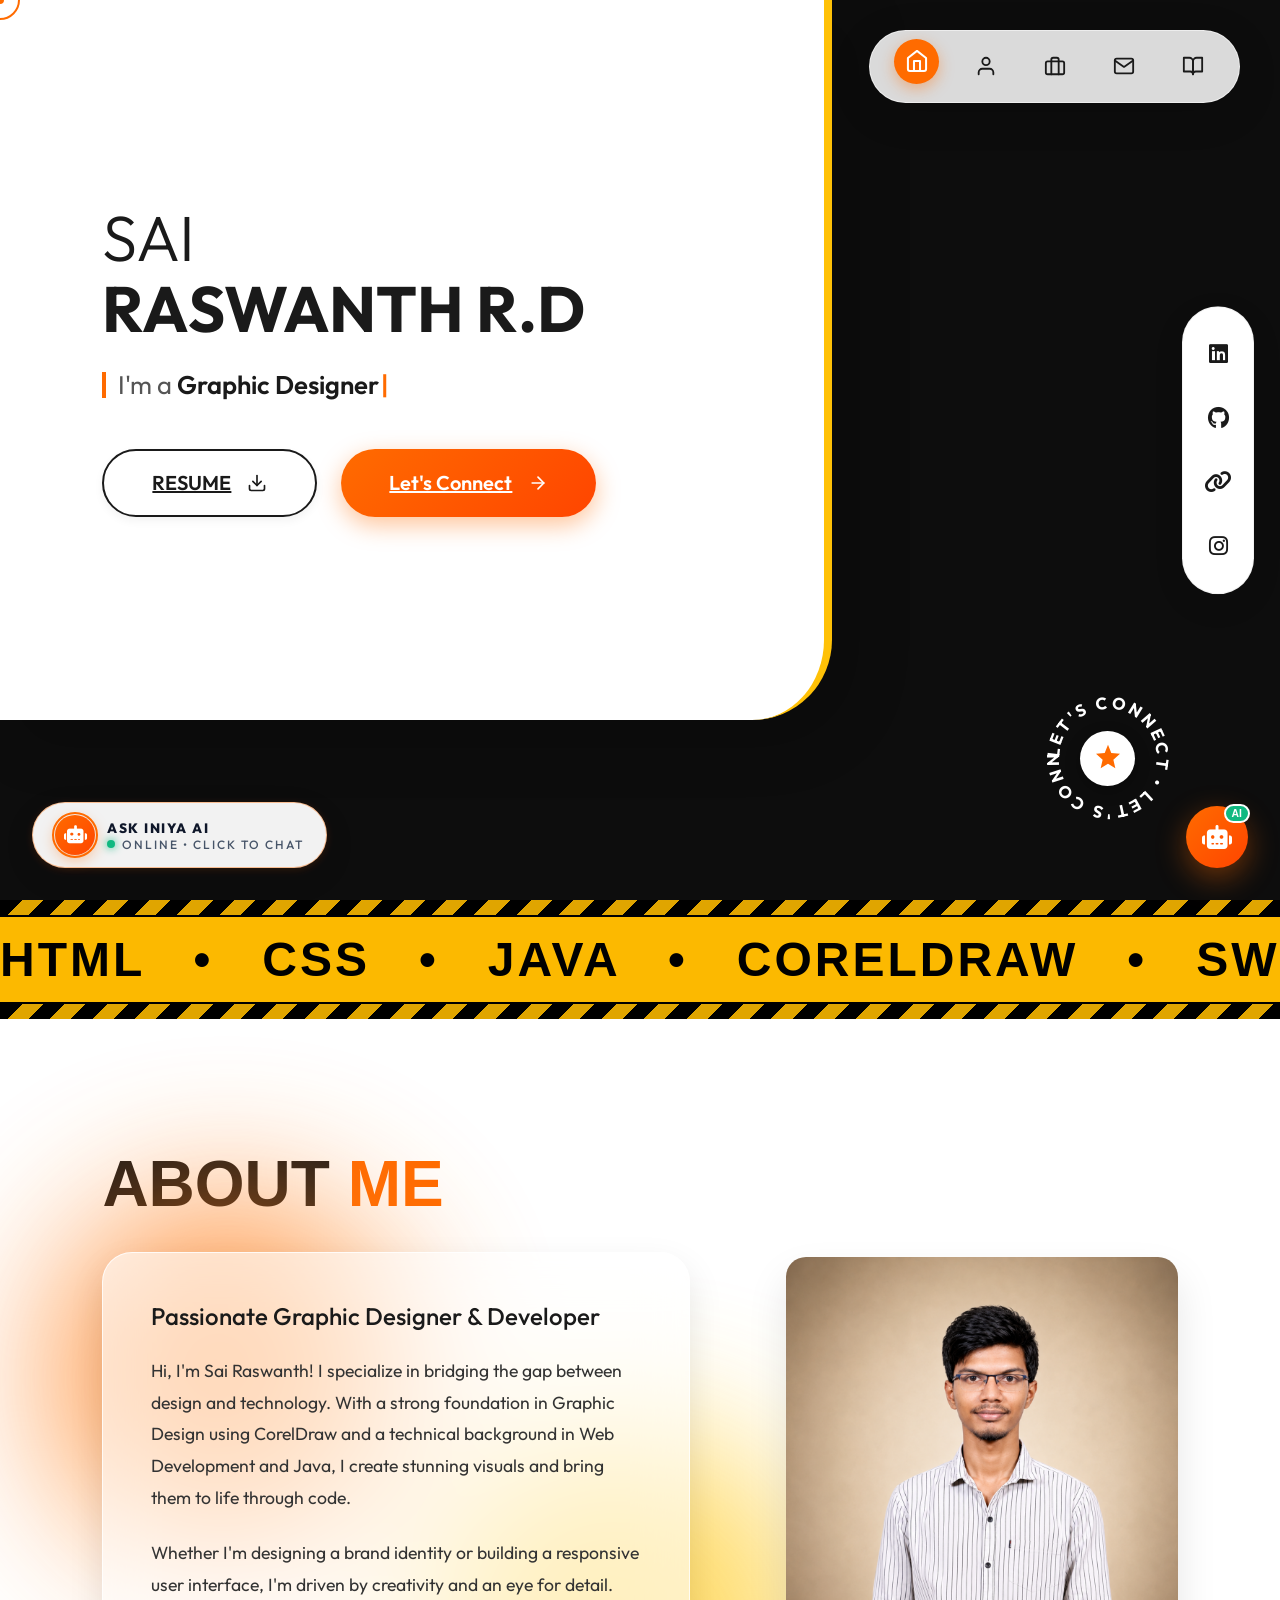
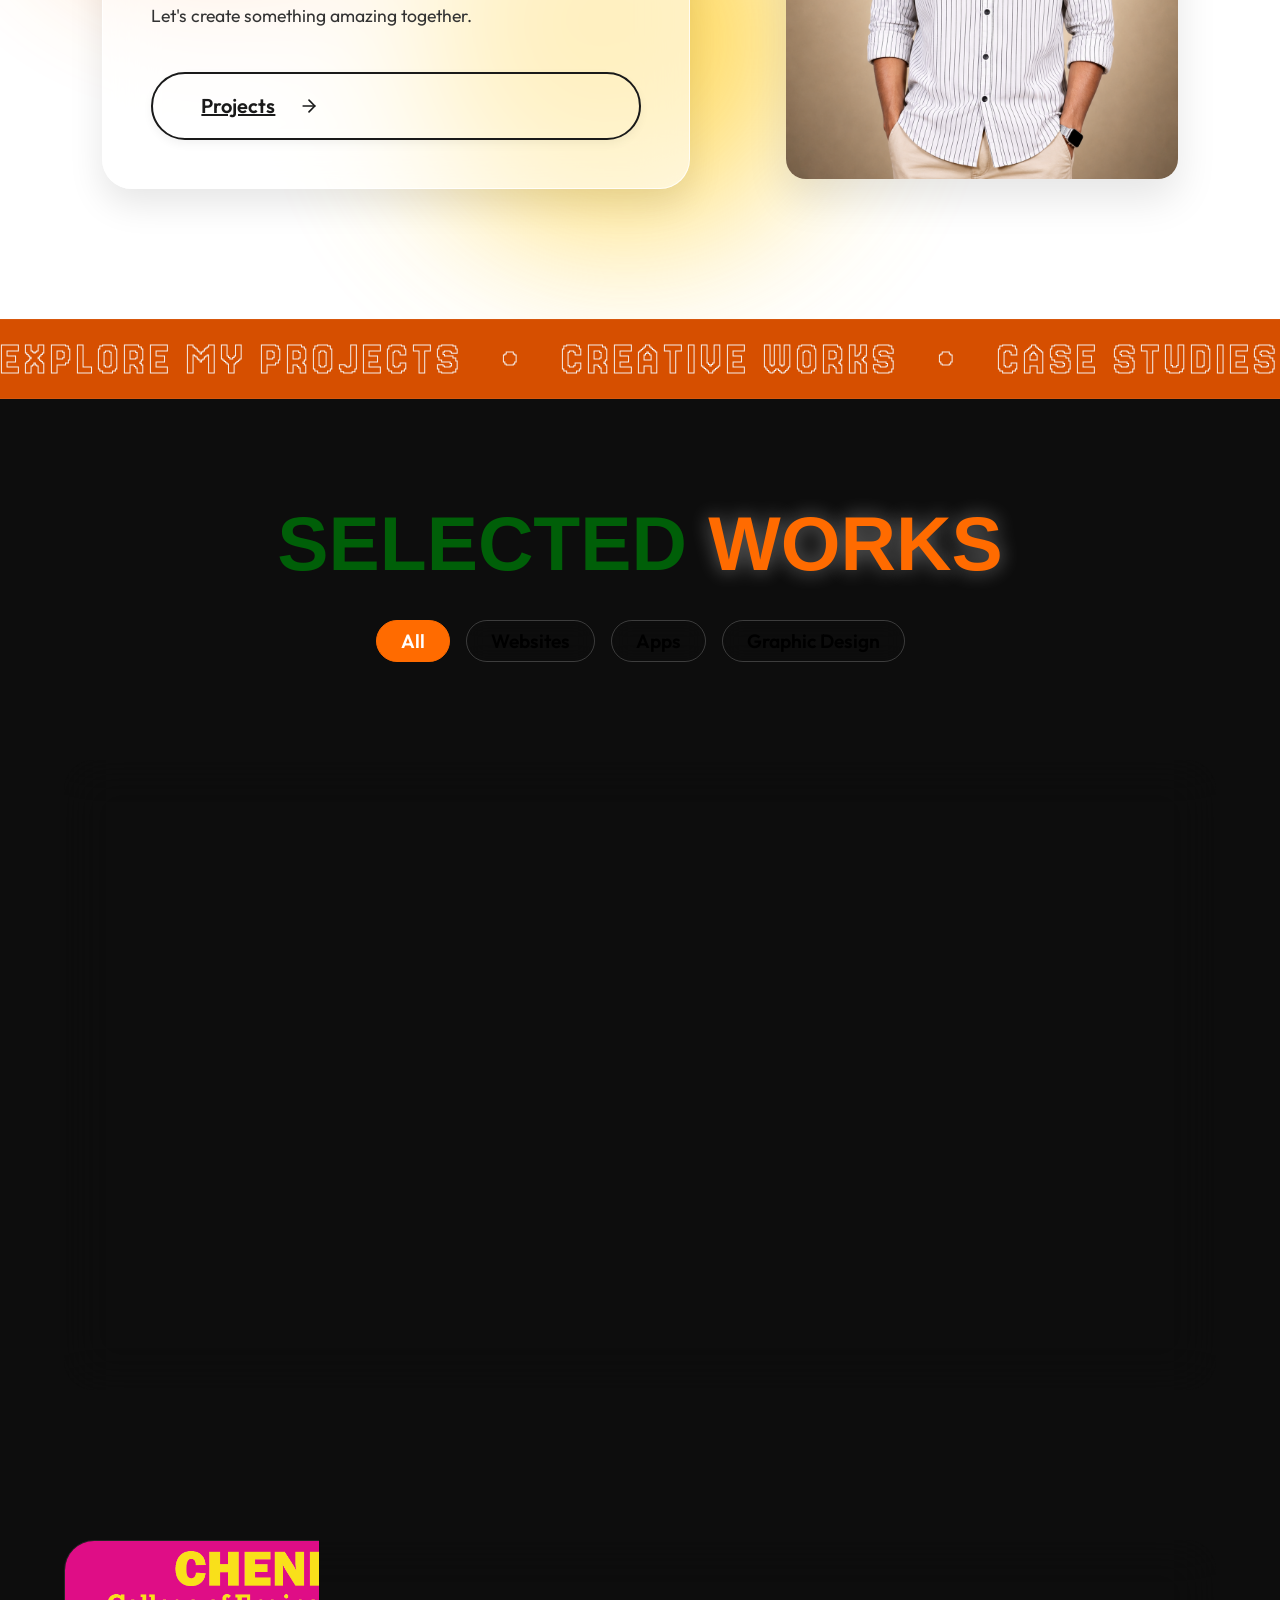
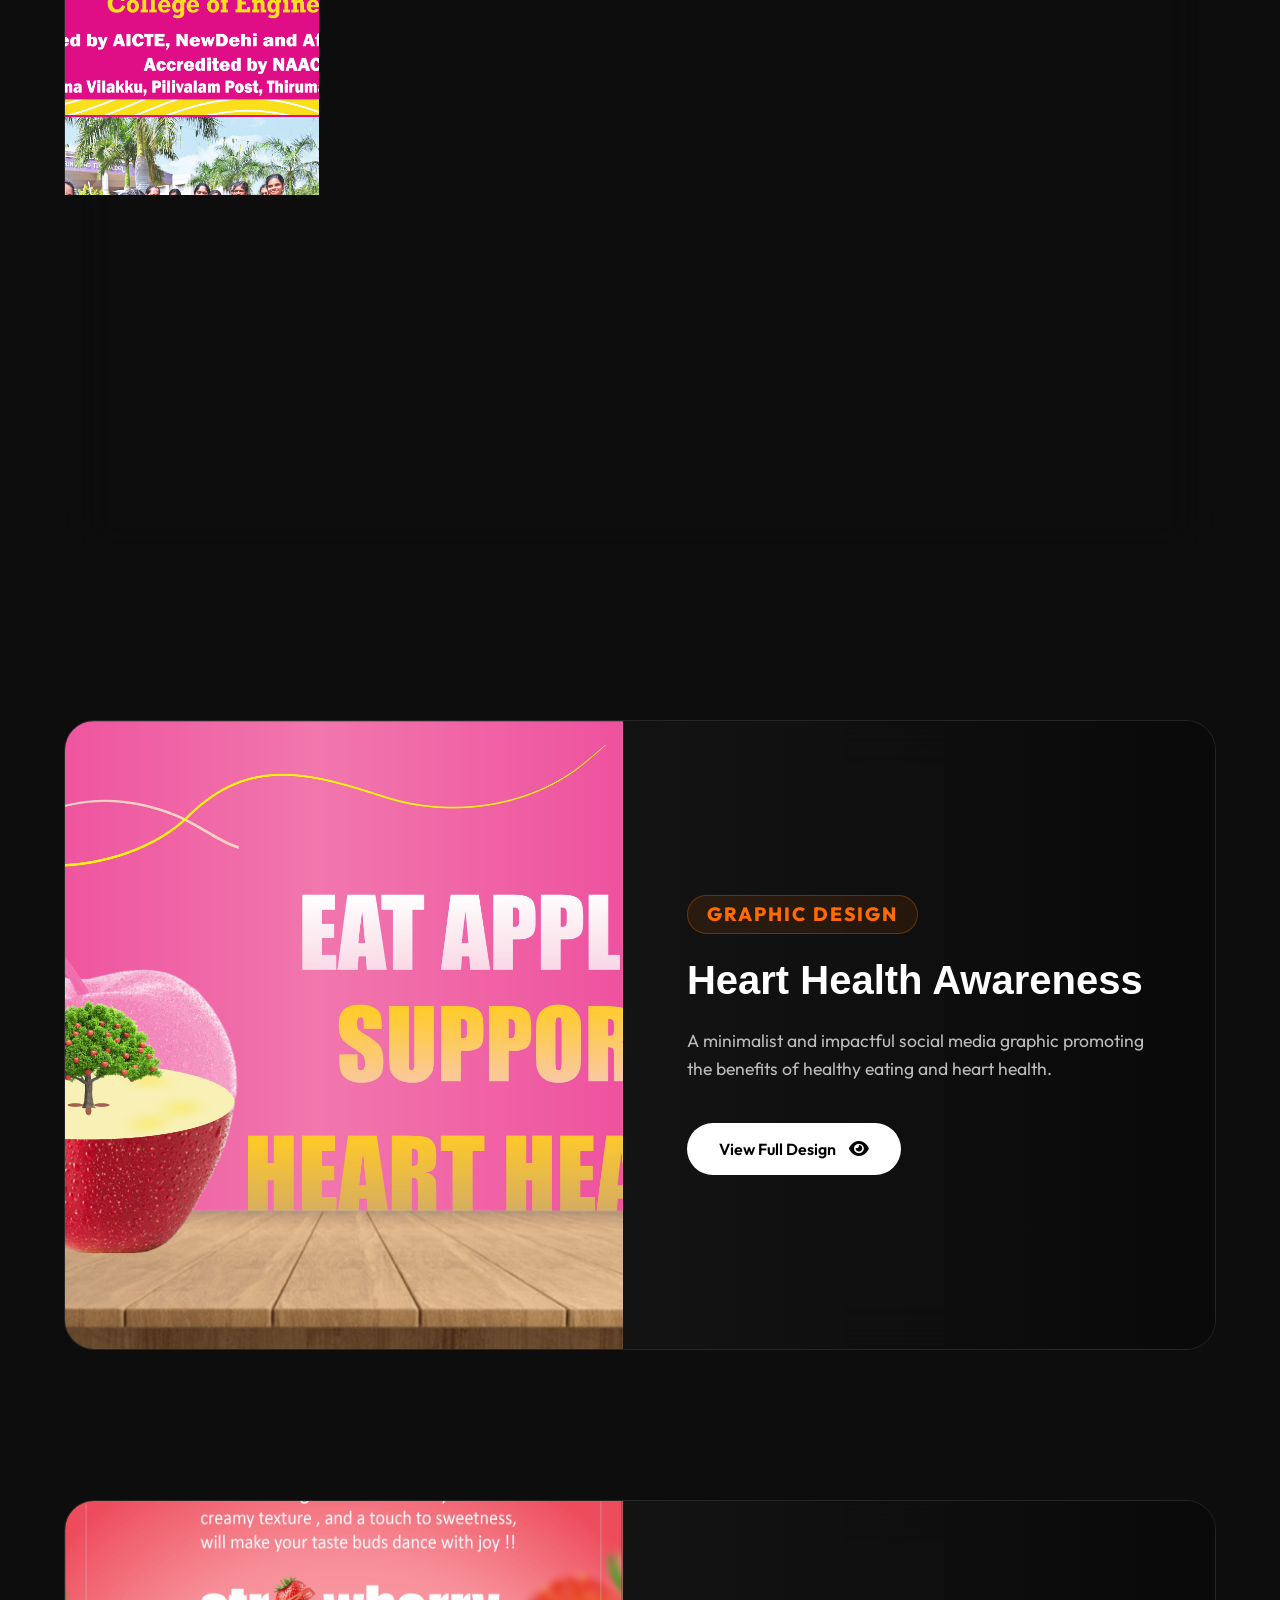
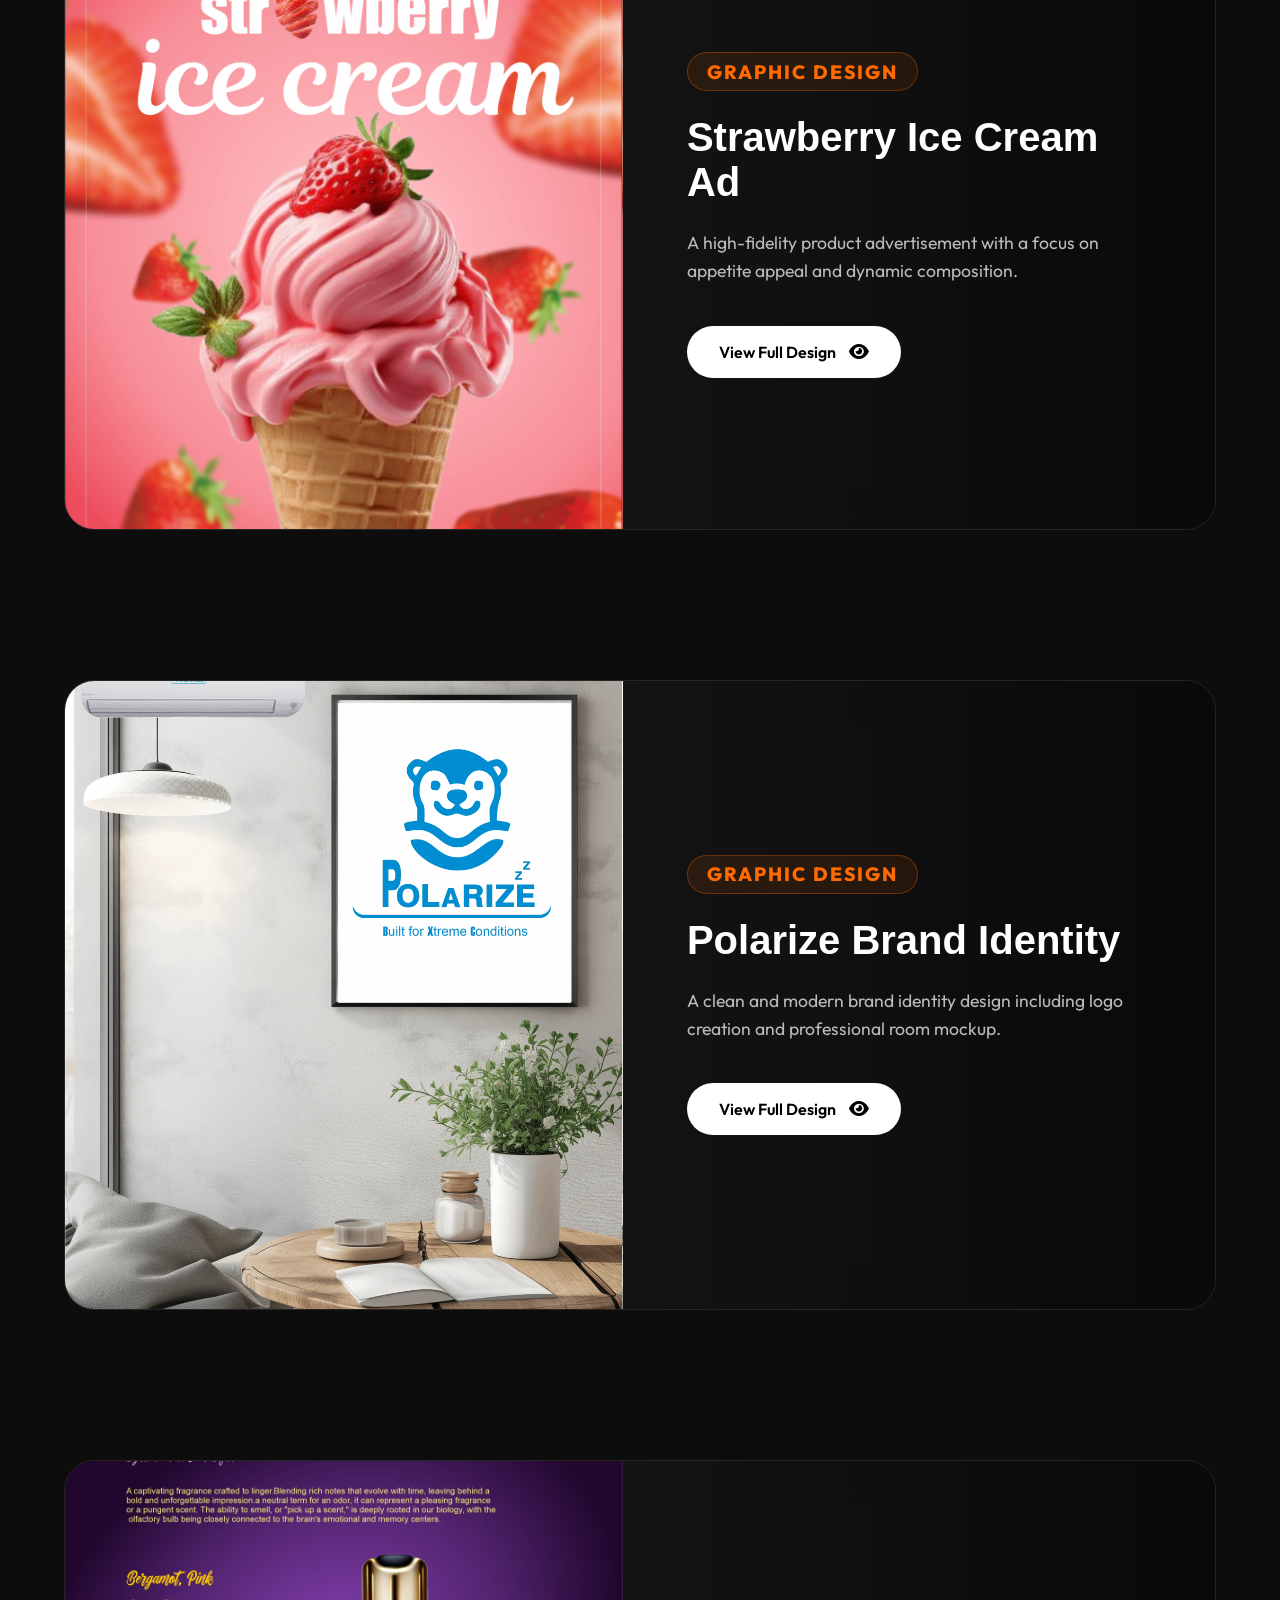
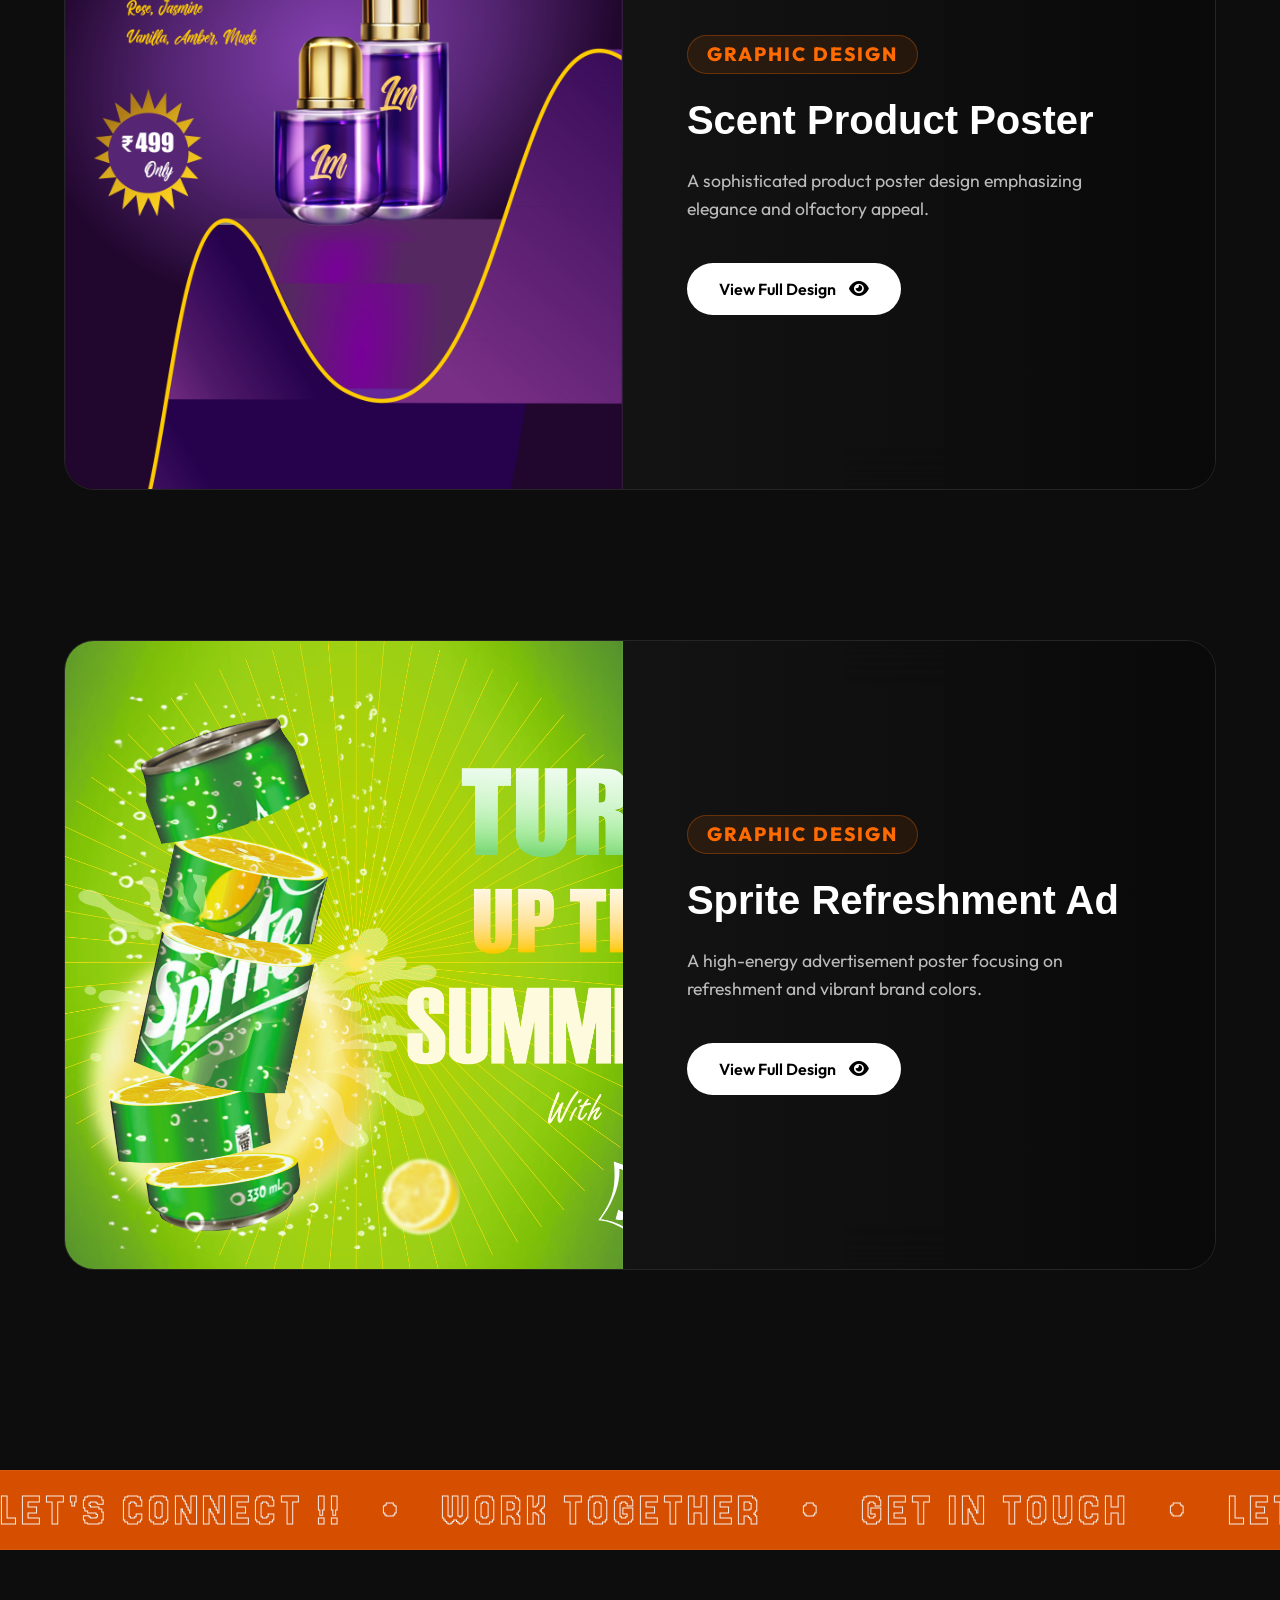
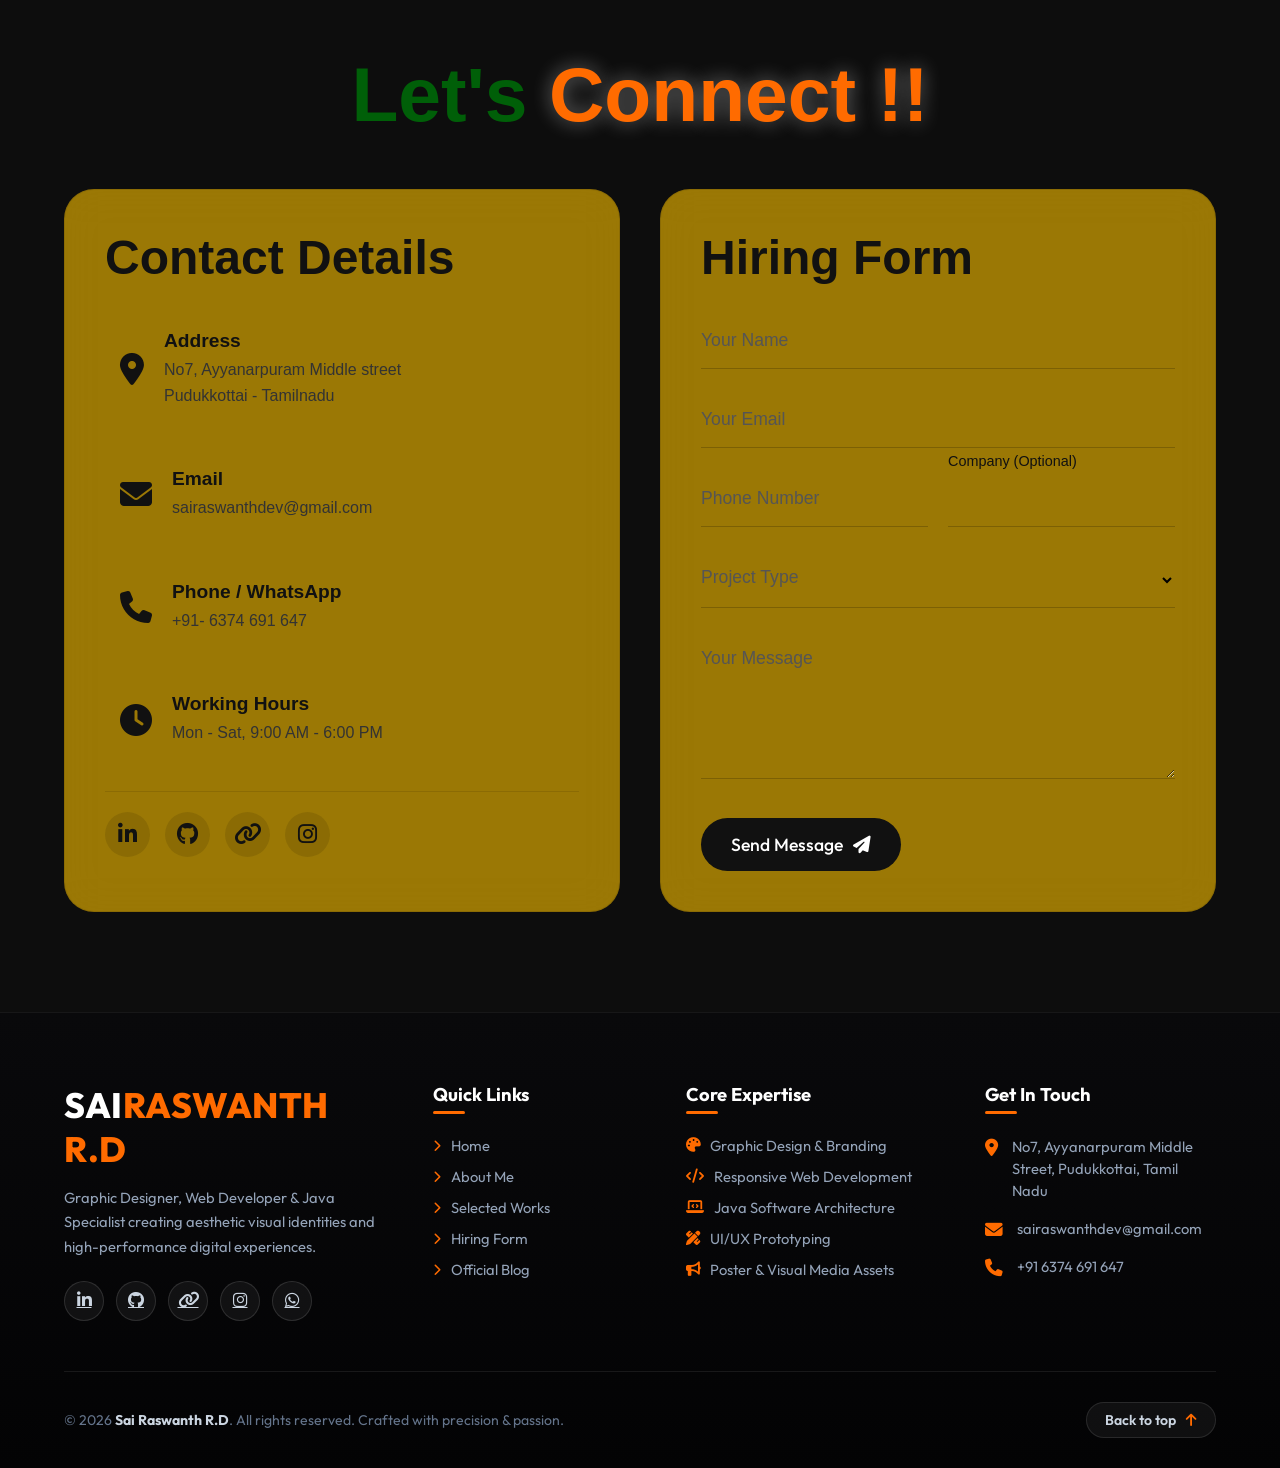
==== commit 98b066a3: "Add INIYA AI chat widget & UI/perf updates Integrates INIYA AI chat assistant (iniya-ai.js) with a F" ====
--- a/index.html
+++ b/index.html
@@ -4,21 +4,25 @@
 <head>
     <meta charset="UTF-8">
     <meta name="viewport" content="width=device-width, initial-scale=1.0">
-    <title>Sai Raswanth R.D | Graphic Designer & Web Developer Portfolio</title>
+    <title>Sai Raswanth R.D Portfolio</title>
     <meta name="title" content="Sai Raswanth R.D | Graphic Designer & Web Developer">
-    <meta name="description" content="Official portfolio of Sai Raswanth R.D, a professional Graphic Designer, Web Developer, and Java expert creating stunning visual identities, seamless UI/UX, and robust digital solutions.">
-    <meta name="keywords" content="Sai Raswanth R.D, Sai Raswanth, Graphic Designer, Web Developer Sai Raswanth, UI/UX Designer, Java Developer, Creative Portfolio, Logo Designer, Web Design">
+    <meta name="description"
+        content="Official portfolio of Sai Raswanth R.D, a professional Graphic Designer, Web Developer, and Java expert creating stunning visual identities, seamless UI/UX, and robust digital solutions.">
+    <meta name="keywords"
+        content="Sai Raswanth R.D, Sai Raswanth, Graphic Designer, Web Developer Sai Raswanth, UI/UX Designer, Java Developer, Creative Portfolio, Logo Designer, Web Design">
     <meta name="author" content="Sai Raswanth R.D">
     <meta name="robots" content="index, follow">
     <meta property="og:type" content="website">
     <meta property="og:url" content="https://sairaswanth.com/">
     <meta property="og:title" content="Sai Raswanth R.D | Graphic Designer & Web Developer">
-    <meta property="og:description" content="Official portfolio of Sai Raswanth R.D, a professional Graphic Designer, Web Developer, and Java expert. Explore my creative works.">
+    <meta property="og:description"
+        content="Official portfolio of Sai Raswanth R.D, a professional Graphic Designer, Web Developer, and Java expert. Explore my creative works.">
     <meta property="og:image" content="https://sairaswanth.com/preview-image.jpg">
     <meta property="twitter:card" content="summary_large_image">
     <meta property="twitter:url" content="https://sairaswanth.com/">
     <meta property="twitter:title" content="Sai Raswanth R.D | Creative Portfolio">
-    <meta property="twitter:description" content="Explore the official portfolio of Sai Raswanth R.D, expert in Graphic Design, Web Dev, and Java.">
+    <meta property="twitter:description"
+        content="Explore the official portfolio of Sai Raswanth R.D, expert in Graphic Design, Web Dev, and Java.">
     <meta property="twitter:image" content="https://sairaswanth.com/preview-image.jpg">
     <script type="application/ld+json">
     {
@@ -37,10 +41,13 @@
     }
     </script>
 
-    <link rel="stylesheet" href="style.css">
     <link rel="preconnect" href="https://fonts.googleapis.com">
     <link rel="preconnect" href="https://fonts.gstatic.com" crossorigin>
-    <link href="https://fonts.googleapis.com/css2?family=Jersey+20&family=Outfit:wght@300;400;500;700;800&display=swap" rel="stylesheet">
+    <link rel="preconnect" href="https://cdnjs.cloudflare.com">
+    <link rel="preconnect" href="https://unpkg.com">
+    <link rel="stylesheet" href="style.css">
+    <link href="https://fonts.googleapis.com/css2?family=Jersey+20&family=Outfit:wght@300;400;500;700;800&display=swap"
+        rel="stylesheet">
     <link rel="stylesheet" href="https://cdnjs.cloudflare.com/ajax/libs/font-awesome/6.4.0/css/all.min.css">
     <link href="https://unpkg.com/aos@2.3.1/dist/aos.css" rel="stylesheet">
 </head>
@@ -101,7 +108,7 @@
                     </a>
                 </li>
                 <li>
-                    <a href="sair2005.blogspot.com" target= "_blank" aria-label="Blog" title="Blog">
+                    <a href="https://sair2005.blogspot.com" target="_blank" aria-label="Blog" title="Blog">
                         <svg viewBox="0 0 24 24" fill="none" stroke="currentColor" stroke-width="2"
                             stroke-linecap="round" stroke-linejoin="round">
                             <path d="M2 3h6a4 4 0 0 1 4 4v14a3 3 0 0 0-3-3H2z"></path>
@@ -136,7 +143,7 @@
         </aside>
         <div class="video-wrapper">
 
-            <video class="bg-video" autoplay loop muted playsinline>
+            <video class="bg-video" autoplay loop muted playsinline preload="metadata">
                 <source src="bg-video.mp4" type="video/mp4">
             </video>
         </div>
@@ -191,13 +198,15 @@
                 </svg>
             </div>
         </div>
-        <div class="chatbot-teaser" data-aos="fade-right" data-aos-delay="400">
+        <div class="chatbot-teaser" data-aos="fade-right" data-aos-delay="400" id="iniyaTeaserBtn" role="button"
+            tabindex="0" title="Click to chat with INIYA AI">
             <div class="chatbot-icon">
                 <i class="fa-solid fa-robot"></i>
+                <span class="pulse-ring"></span>
             </div>
             <div class="chatbot-text">
                 <span class="chatbot-title">ASK INIYA AI</span>
-                <span class="chatbot-status">Coming Soon</span>
+                <span class="chatbot-status active-status"><span class="pulse-dot"></span>Online • Click to Chat</span>
             </div>
         </div>
     </main>
@@ -247,7 +256,8 @@
             </div>
             <div class="about-right-col" data-aos="fade-left" data-aos-delay="200">
                 <div class="about-image-wrapper">
-                    <img src="profiles.png" alt="Sai Raswanth Profile" class="about-profile-img">
+                    <img src="profiles.png" alt="Sai Raswanth Profile" class="about-profile-img" loading="lazy"
+                        decoding="async">
                 </div>
             </div>
         </div>
@@ -265,13 +275,6 @@
         </div>
     </div>
     <section id="projects" class="projects-section">
-        <div class="projects-video-container">
-            <video autoplay muted loop playsinline class="projects-bg-video">
-                <source src="project.mp4" type="video/mp4">
-            </video>
-
-        </div>
-
         <h2 class="projects-section-title" data-aos="fade-up">SELECTED <span class="highlight">WORKS</span></h2>
 
         <div class="project-filters" data-aos="fade-up">
@@ -297,21 +300,7 @@
                     </div>
                 </div>
             </div>
-            <div class="project-card glass-card tilt-effect" data-aos="fade-up" data-category="apps">
-                <div class="project-img"
-                    style="background: linear-gradient(45deg, rgba(15, 32, 39, 0.8), rgba(32, 58, 67, 0.8), rgba(44, 83, 100, 0.8)), url('https://s.wordpress.com/mshots/v1/https%3A%2F%2Fccetattendance.infinityfree.me?w=800'); background-size: cover; background-position: top; background-blend-mode: overlay;">
-                </div>
-                <div class="project-info">
-                    <span class="project-category">App</span>
-                    <h3>CCET Attendance System</h3>
-                    <p>A digital solution for automated student attendance tracking, academic reporting, and
-                        administrative efficiency.</p>
-                    <div class="project-links">
-                        <a href="https://ccetattendance.infinityfree.me" target="_blank"
-                            class="project-link demo-link">Launch App <i class="fa-solid fa-rocket"></i></a>
-                    </div>
-                </div>
-            </div>
+
             <div class="project-card glass-card tilt-effect" data-aos="fade-up" data-category="graphic">
                 <div class="project-img"
                     style="background-image: url('projects/portfolio-3.jpg'); background-size: cover;"></div>
@@ -354,66 +343,7 @@
                     </div>
                 </div>
             </div>
-            <div class="project-card glass-card tilt-effect" data-aos="fade-up" data-category="website">
-                <div class="project-img"
-                    style="background: linear-gradient(45deg, rgba(255, 81, 47, 0.8), rgba(221, 36, 118, 0.8)), url('https://s.wordpress.com/mshots/v1/https%3A%2F%2Fyogauniquejewellery.in%2F?w=800'); background-size: cover; background-position: top; background-blend-mode: overlay;">
-                </div>
-                <div class="project-info">
-                    <span class="project-category">Website</span>
-                    <h3>Yoga Unique Jewellery</h3>
-                    <p>A sophisticated e-commerce platform for artisan jewelry featuring secure payments and elegant
-                        product catalogs.</p>
-                    <div class="project-links">
-                        <a href="https://yogauniquejewellery.in/" target="_blank" class="project-link demo-link">Live
-                            Demo <i class="fa-solid fa-external-link"></i></a>
-                    </div>
-                </div>
-            </div>
-            <div class="project-card glass-card tilt-effect" data-aos="fade-up" data-category="website">
-                <div class="project-img"
-                    style="background: linear-gradient(45deg, rgba(31, 64, 55, 0.8), rgba(153, 242, 200, 0.8)), url('https://s.wordpress.com/mshots/v1/https%3A%2F%2Fclansofgraphics.netlify.app%2F?w=800'); background-size: cover; background-position: top; background-blend-mode: overlay;">
-                </div>
-                <div class="project-info">
-                    <span class="project-category">Website</span>
-                    <h3>Clans of Graphics</h3>
-                    <p>A creative agency portfolio and community platform showcasing digital art and design
-                        collaborations.</p>
-                    <div class="project-links">
-                        <a href="https://clansofgraphics.netlify.app/" target="_blank"
-                            class="project-link demo-link">Live Demo <i class="fa-solid fa-external-link"></i></a>
-                    </div>
-                </div>
-            </div>
-            <div class="project-card glass-card tilt-effect" data-aos="fade-up" data-category="website">
-                <div class="project-img"
-                    style="background: linear-gradient(45deg, rgba(75, 108, 183, 0.8), rgba(24, 40, 72, 0.8)), url('https://s.wordpress.com/mshots/v1/https%3A%2F%2Fweb.chendhuran.ac.in%2F?w=800'); background-size: cover; background-position: top; background-blend-mode: overlay;">
-                </div>
-                <div class="project-info">
-                    <span class="project-category">Website</span>
-                    <h3>Chendhuran Academic Hub</h3>
-                    <p>An advanced academic management system for streamlined digital administration and student
-                        tracking.</p>
-                    <div class="project-links">
-                        <a href="https://web.chendhuran.ac.in/" target="_blank" class="project-link demo-link">Live Demo
-                            <i class="fa-solid fa-external-link"></i></a>
-                    </div>
-                </div>
-            </div>
-            <div class="project-card glass-card tilt-effect" data-aos="fade-up" data-category="apps">
-                <div class="project-img"
-                    style="background: linear-gradient(45deg, rgba(0, 176, 155, 0.8), rgba(150, 201, 61, 0.8)), url('https://s.wordpress.com/mshots/v1/https%3A%2F%2Ftransport.chendhuran.ac.in%2Flogin.php?w=800'); background-size: cover; background-position: top; background-blend-mode: overlay;">
-                </div>
-                <div class="project-info">
-                    <span class="project-category">App</span>
-                    <h3>College Transport Tracker</h3>
-                    <p>A comprehensive transport management system for monitoring vehicle routes, schedules, and student
-                        logs.</p>
-                    <div class="project-links">
-                        <a href="https://transport.chendhuran.ac.in/login.php" target="_blank"
-                            class="project-link demo-link">Launch App <i class="fa-solid fa-rocket"></i></a>
-                    </div>
-                </div>
-            </div>
+
             <div class="project-card glass-card tilt-effect" data-aos="fade-up" data-category="graphic">
                 <div class="project-img"
                     style="background-image: url('projects/AC logo Polarize.jpg'); background-size: cover;"></div>
@@ -469,13 +399,6 @@
         </div>
     </div>
     <section id="connect" class="connect-section">
-        <div class="connect-video-container">
-            <video autoplay muted loop playsinline class="connect-bg-video">
-                <source src="bg-video.mp4" type="video/mp4">
-            </video>
-            <div class="connect-overlay"></div>
-        </div>
-
         <h2 class="section-title projects-section-title">Let's <span class="highlight">Connect !!</span></h2>
 
         <div class="connect-grid">
@@ -573,24 +496,156 @@
         </div>
     </section>
     <footer class="footer theme-projects" data-aos="fade-up">
-        <div class="footer-content">
-            <div class="footer-info">
-                <div class="logo">SAI<span>RASAWANTH R.D</span></div>
-                <p class="footer-address">
-                    <i class="fa-solid fa-location-dot"></i>
-                    No7, Ayyanarpuram Middle street Pudukkottai - Tamilnadu
-                </p>
-                <p class="footer-email">
-                    <i class="fa-solid fa-envelope"></i>
-                    sairaswanthdev@gmail.com
-                </p>
+        <div class="footer-container">
+            <div class="footer-grid">
+                <div class="footer-col footer-brand">
+                    <div class="footer-logo">SAI<span>RASWANTH R.D</span></div>
+                    <p class="footer-tagline">Graphic Designer, Web Developer & Java Specialist creating aesthetic visual identities and high-performance digital experiences.</p>
+                    <div class="footer-socials">
+                        <a href="https://www.linkedin.com/in/sai-raswanth-r-d-b94998319" target="_blank" class="footer-social-btn" title="LinkedIn"><i class="fa-brands fa-linkedin-in"></i></a>
+                        <a href="https://github.com/mr-sai2005" target="_blank" class="footer-social-btn" title="GitHub"><i class="fa-brands fa-github"></i></a>
+                        <a href="https://topmate.io/sai_raswanth_r_d" target="_blank" class="footer-social-btn" title="Topmate"><i class="fa-solid fa-link"></i></a>
+                        <a href="https://www.instagram.com/mr_sai_2005/" target="_blank" class="footer-social-btn" title="Instagram"><i class="fa-brands fa-instagram"></i></a>
+                        <a href="https://wa.me/916374691647" target="_blank" class="footer-social-btn" title="WhatsApp"><i class="fa-brands fa-whatsapp"></i></a>
+                    </div>
+                </div>
+
+                <div class="footer-col">
+                    <h4 class="footer-col-title">Quick Links</h4>
+                    <ul class="footer-nav-links">
+                        <li><a href="#hero"><i class="fa-solid fa-chevron-right"></i> Home</a></li>
+                        <li><a href="#about"><i class="fa-solid fa-chevron-right"></i> About Me</a></li>
+                        <li><a href="#projects"><i class="fa-solid fa-chevron-right"></i> Selected Works</a></li>
+                        <li><a href="#connect"><i class="fa-solid fa-chevron-right"></i> Hiring Form</a></li>
+                        <li><a href="https://sair2005.blogspot.com" target="_blank"><i class="fa-solid fa-chevron-right"></i> Official Blog</a></li>
+                    </ul>
+                </div>
+
+                <div class="footer-col">
+                    <h4 class="footer-col-title">Core Expertise</h4>
+                    <ul class="footer-nav-links">
+                        <li><span><i class="fa-solid fa-palette"></i> Graphic Design & Branding</span></li>
+                        <li><span><i class="fa-solid fa-code"></i> Responsive Web Development</span></li>
+                        <li><span><i class="fa-solid fa-laptop-code"></i> Java Software Architecture</span></li>
+                        <li><span><i class="fa-solid fa-pen-ruler"></i> UI/UX Prototyping</span></li>
+                        <li><span><i class="fa-solid fa-bullhorn"></i> Poster & Visual Media Assets</span></li>
+                    </ul>
+                </div>
+
+                <div class="footer-col">
+                    <h4 class="footer-col-title">Get In Touch</h4>
+                    <div class="footer-contact-item">
+                        <i class="fa-solid fa-location-dot"></i>
+                        <span>No7, Ayyanarpuram Middle Street, Pudukkottai, Tamil Nadu</span>
+                    </div>
+                    <div class="footer-contact-item">
+                        <i class="fa-solid fa-envelope"></i>
+                        <a href="mailto:sairaswanthdev@gmail.com">sairaswanthdev@gmail.com</a>
+                    </div>
+                    <div class="footer-contact-item">
+                        <i class="fa-solid fa-phone"></i>
+                        <a href="tel:+916374691647">+91 6374 691 647</a>
+                    </div>
+                </div>
+            </div>
+
+            <div class="footer-bottom">
+                <p>© 2026 <strong>Sai Raswanth R.D</strong>. All rights reserved. Crafted with precision & passion.</p>
+                <a href="#hero" class="footer-back-to-top" title="Back to top">
+                    <span>Back to top</span>
+                    <i class="fa-solid fa-arrow-up"></i>
+                </a>
             </div>
         </div>
     </footer>
 
-    <script src="https://unpkg.com/aos@2.3.1/dist/aos.js"></script>
-    <script>AOS.init({ duration: 800, once: false, offset: 100 });</script>
-    <script src="script.js"></script>
+    <!-- INIYA AI Floating Action Button -->
+    <button id="iniyaAiFab" class="iniya-fab" aria-label="Open INIYA AI Assistant" title="Ask INIYA AI">
+        <i class="fa-solid fa-robot"></i>
+        <span class="iniya-fab-badge">AI</span>
+    </button>
+
+    <!-- INIYA AI Chat Modal Widget -->
+    <div id="iniyaAiModal" class="iniya-modal" aria-hidden="true">
+        <div class="iniya-chat-container">
+            <div class="iniya-chat-header">
+                <div class="iniya-header-info">
+                    <div class="iniya-avatar">
+                        <i class="fa-solid fa-robot"></i>
+                        <span class="online-indicator"></span>
+                    </div>
+                    <div>
+                        <h3 class="iniya-title">INIYA AI</h3>
+                        <p class="iniya-subtitle" id="iniyaSubtitle">Sai Raswanth's Smart Assistant</p>
+                    </div>
+                </div>
+                <div class="iniya-header-actions">
+                    <div class="iniya-lang-toggle" id="iniyaLangToggle">
+                        <button class="iniya-lang-btn active" data-lang="en">EN</button>
+                        <button class="iniya-lang-btn" data-lang="ta">தமிழ்</button>
+                    </div>
+                    <button id="iniyaClearBtn" title="Clear Chat" class="iniya-header-btn">
+                        <i class="fa-solid fa-trash-can"></i>
+                    </button>
+                    <button id="iniyaCloseBtn" title="Close Chat" class="iniya-header-btn">
+                        <i class="fa-solid fa-xmark"></i>
+                    </button>
+                </div>
+            </div>
+
+            <div class="iniya-chat-body" id="iniyaChatBody">
+                <div class="iniya-welcome-box" id="iniyaWelcomeBox">
+                    <div class="iniya-bot-icon"><i class="fa-solid fa-circle-nodes"></i></div>
+                    <h4 id="iniyaWelcomeTitle">Welcome to <strong>INIYA AI</strong></h4>
+                    <p id="iniyaWelcomeText">I am Sai Raswanth's virtual portfolio assistant. Feel free to ask about his
+                        technical background, creative projects, resume, or contact details.</p>
+                </div>
+
+                <div class="iniya-chips-container" id="iniyaChips">
+                    <button class="iniya-chip" data-question="Who is Sai Raswanth?"><i class="fa-solid fa-user"></i>
+                        <span class="chip-text">About Sai Raswanth</span></button>
+                    <button class="iniya-chip" data-question="What are his key skills?"><i class="fa-solid fa-code"></i>
+                        <span class="chip-text">Technical & Design Skills</span></button>
+                    <button class="iniya-chip" data-question="Show me his top projects"><i
+                            class="fa-solid fa-briefcase"></i> <span class="chip-text">Featured Projects</span></button>
+                    <button class="iniya-chip" data-question="How can I contact or hire him?"><i
+                            class="fa-solid fa-envelope"></i> <span class="chip-text">Contact & Hiring
+                            Info</span></button>
+                    <button class="iniya-chip" data-question="Can I download his resume?"><i
+                            class="fa-solid fa-file-arrow-down"></i> <span class="chip-text">Download
+                            Resume</span></button>
+                </div>
+
+                <div id="iniyaMessages" class="iniya-messages"></div>
+            </div>
+
+            <div class="iniya-chat-footer">
+                <form id="iniyaForm" class="iniya-input-form">
+                    <input type="text" id="iniyaInput" placeholder="Type a message or ask a question..."
+                        autocomplete="off">
+                    <button type="submit" id="iniyaSendBtn" aria-label="Send message">
+                        <i class="fa-solid fa-paper-plane"></i>
+                    </button>
+                </form>
+                <div class="iniya-footer-credit">
+                    <div>Powered by Sai Raswanth R.D</div>
+                    <div class="iniya-privacy-notice" id="iniyaPrivacyNotice"><i class="fa-solid fa-shield-halved"></i>
+                        Conversations are temporary & no data is saved anywhere.</div>
+                </div>
+            </div>
+        </div>
+    </div>
+
+    <script src="https://unpkg.com/aos@2.3.1/dist/aos.js" defer></script>
+    <script src="script.js" defer></script>
+    <script src="iniya-ai.js" defer></script>
+    <script>
+        document.addEventListener('DOMContentLoaded', () => {
+            if (typeof AOS !== 'undefined') {
+                AOS.init({ duration: 800, once: true, offset: 50 });
+            }
+        });
+    </script>
 </body>
 
-</html>
+</html>
--- a/style.css
+++ b/style.css
@@ -12,17 +12,25 @@
     box-sizing: border-box;
 }
 
+html {
+    scroll-behavior: smooth;
+}
+
 body {
     font-family: 'Outfit', sans-serif;
     background-color: var(--bg-color);
     color: var(--text-color);
     overflow-x: hidden;
-}
+    text-rendering: optimizeLegibility;
+    -webkit-font-smoothing: antialiased;
+}
+
 .hero {
     position: relative;
     width: 100vw;
     height: 100vh;
 }
+
 .social-sidebar {
     position: fixed;
     top: 50%;
@@ -77,6 +85,7 @@
     box-shadow: 0 5px 15px rgba(255, 107, 0, 0.3);
     transform: translateY(-3px) scale(1.1);
 }
+
 .video-wrapper {
     position: absolute;
     inset: 0;
@@ -114,13 +123,14 @@
     mix-blend-mode: overlay;
     transform: translateY(-50%);
 }
+
 .info-card {
     position: absolute;
     top: 0;
     left: 0;
     width: 65%;
-height: 80%;
-background-color: var(--card-bg);
+    height: 80%;
+    background-color: var(--card-bg);
     border-bottom-right-radius: var(--border-radius);
     z-index: 2;
     display: flex;
@@ -189,6 +199,7 @@
         opacity: 0;
     }
 }
+
 .action-buttons {
     display: flex;
     gap: 1.5rem;
@@ -218,6 +229,7 @@
     justify-content: center;
     transition: transform 0.4s cubic-bezier(0.25, 1, 0.5, 1);
 }
+
 .btn-primary {
     background: transparent;
     color: #1a1a1a;
@@ -236,6 +248,7 @@
 .btn-primary:hover .btn-icon {
     transform: translateY(3px);
 }
+
 .btn-secondary {
     background: linear-gradient(135deg, var(--accent-color), #ff4500);
     color: #ffffff;
@@ -265,6 +278,7 @@
 .btn-secondary:hover .btn-icon {
     transform: translateX(5px);
 }
+
 .spinning-badge {
     position: absolute;
     bottom: 8%;
@@ -316,11 +330,12 @@
         transform: rotate(360deg);
     }
 }
+
 .floating-nav {
     position: fixed;
     top: 30px;
     right: 40px;
-left: auto;
+    left: auto;
     transform: none;
     background: rgba(255, 255, 255, 0.85);
     backdrop-filter: blur(12px);
@@ -377,12 +392,14 @@
     height: 22px;
     transition: transform 0.3s ease;
 }
+
 .floating-nav .nav-links li a:hover {
     color: #ffffff;
     background: var(--accent-color);
     transform: translateY(-5px);
     box-shadow: 0 5px 15px rgba(255, 107, 0, 0.3);
 }
+
 .floating-nav .nav-links li.active a {
     background: var(--accent-color);
     color: #ffffff;
@@ -393,6 +410,7 @@
 .floating-nav .nav-links li.active a svg {
     transform: scale(1.1);
 }
+
 .tape-section {
     position: relative;
     width: 100%;
@@ -412,7 +430,7 @@
     width: 100%;
     left: 0;
     background: #fcb900;
-font-family: 'Boldonse', sans-serif;
+    font-family: 'Boldonse', sans-serif;
     font-weight: 800;
     font-size: 3.0rem;
     letter-spacing: 3px;
@@ -421,7 +439,7 @@
     align-items: center;
     white-space: nowrap;
     transform: none;
-box-shadow: none;
+    box-shadow: none;
 }
 
 .tape::before,
@@ -463,7 +481,7 @@
 .tape-content span {
     padding-right: 2rem;
     color: #000000;
-background: none;
+    background: none;
     -webkit-text-fill-color: initial;
     filter: none;
 }
@@ -477,19 +495,21 @@
         transform: translateX(-50%);
     }
 }
+
 .about-section {
     position: relative;
     width: 100%;
     min-height: 100vh;
     padding: 100px 8%;
     background-color: var(--card-bg);
-display: flex;
+    display: flex;
     flex-direction: column;
     justify-content: center;
     align-items: center;
     z-index: 5;
     overflow: hidden;
 }
+
 .blob {
     position: absolute;
     border-radius: 50%;
@@ -541,6 +561,7 @@
     position: relative;
     z-index: 1;
 }
+
 .about-content.glass-card {
     position: relative;
     background: rgba(255, 255, 255, 0.6);
@@ -571,6 +592,7 @@
 .about-actions {
     margin-top: 1rem;
 }
+
 .about-right-col {
     display: flex;
     flex-direction: column;
@@ -592,6 +614,7 @@
     border-radius: 20px;
     box-shadow: 0 20px 40px rgba(0, 0, 0, 0.1);
 }
+
 .project-marquee-container {
     width: 100%;
     overflow: hidden;
@@ -644,36 +667,13 @@
         transform: translateX(0);
     }
 }
+
 .projects-section {
     position: relative;
     width: 100%;
     padding: 100px 5%;
-    background-color: #000;
+    background: url('https://t4.ftcdn.net/jpg/00/55/08/21/360_F_55082173_gxIUgcnPlElrabmsYGucyK0j88s7yLEV.jpg') no-repeat center center / cover;
     z-index: 5;
-}
-
-.projects-video-container {
-    position: absolute;
-    inset: 0;
-    overflow: hidden;
-    z-index: 1;
-}
-
-.projects-bg-video {
-    width: 100%;
-    height: 100%;
-    object-fit: cover;
-    position: absolute;
-    top: 50%;
-    left: 50%;
-    transform: translate(-50%, -50%);
-}
-
-.projects-overlay {
-    position: absolute;
-    inset: 0;
-    background: rgba(0, 0, 0, 0.6);
-z-index: 2;
 }
 
 .projects-section-title {
@@ -726,7 +726,7 @@
     display: flex;
     flex-direction: column;
     gap: 150px;
-max-width: 1200px;
+    max-width: 1200px;
     margin: 0 auto;
     padding-top: 50px;
     padding-bottom: 100px;
@@ -737,14 +737,14 @@
 .project-card {
     position: sticky;
     top: 15vh;
-height: 70vh;
+    height: 70vh;
     border-radius: 30px;
     background: var(--primary-bg);
-backdrop-filter: blur(25px);
+    backdrop-filter: blur(25px);
     -webkit-backdrop-filter: blur(25px);
     border: 1px solid rgba(255, 255, 255, 0.1);
     box-shadow: none;
-display: flex;
+    display: flex;
     overflow: hidden;
     transform-origin: top center;
     transition: box-shadow 0.4s ease, border-color 0.4s ease;
@@ -829,6 +829,7 @@
 .project-link i {
     font-size: 1.1rem;
 }
+
 @media (max-width: 1024px) {
     .info-card {
         width: 75%;
@@ -1013,7 +1014,7 @@
         padding: 0.8rem 1.5rem;
         display: flex;
         flex-direction: row-reverse;
-align-items: center;
+        align-items: center;
         gap: 0.5rem;
     }
 
@@ -1086,36 +1087,14 @@
         letter-spacing: 2px;
     }
 }
+
 .connect-section {
     padding: 100px 5%;
     position: relative;
     color: #000000;
     font: 1em sans-serif;
     overflow: hidden;
-}
-
-.connect-video-container {
-    position: absolute;
-    inset: 0;
-    overflow: hidden;
-    z-index: 0;
-}
-
-.connect-bg-video {
-    width: 100%;
-    height: 100%;
-    object-fit: cover;
-    position: absolute;
-    top: 50%;
-    left: 50%;
-    transform: translate(-50%, -50%);
-}
-
-.connect-overlay {
-    position: absolute;
-    inset: 0;
-    background: rgba(104, 104, 104, 0.308);
-    z-index: 1;
+    background: url('https://static.vecteezy.com/system/resources/thumbnails/052/904/744/small_2x/abstract-beige-luxury-elegant-background-with-gold-lines-modern-wallpapers-with-wave-shapes-vector.jpg') no-repeat center center / cover;
 }
 
 .connect-section .section-title,
@@ -1138,7 +1117,7 @@
     padding: 40px;
     border-radius: 30px;
     background: rgba(255, 196, 0, 0.589);
-backdrop-filter: blur(20px);
+    backdrop-filter: blur(20px);
     -webkit-backdrop-filter: blur(20px);
     border: 1px solid rgba(0, 0, 0, 0.1);
     position: relative;
@@ -1219,6 +1198,7 @@
     transform: translateY(-3px);
     box-shadow: 0 5px 15px rgba(0, 0, 0, 0.3);
 }
+
 .contact-form {
     display: flex;
     flex-direction: column;
@@ -1313,50 +1293,233 @@
 
 .submit-btn:hover {
     background: #000;
-transform: translateY(-3px);
+    transform: translateY(-3px);
     box-shadow: 0 10px 20px rgba(0, 0, 0, 0.3);
 }
+
 .footer {
-    padding: 60px 5%;
-    background-color: #050505;
-    border-top: 1px solid rgba(255, 255, 255, 0.05);
-}
-
-.footer-content {
-    max-width: 1200px;
+    padding: 70px 5% 30px;
+    background: linear-gradient(180deg, #09090b 0%, #030304 100%);
+    border-top: 1px solid rgba(255, 255, 255, 0.08);
+    color: #e2e8f0;
+    position: relative;
+    z-index: 10;
+}
+
+.footer-container {
+    max-width: 1300px;
     margin: 0 auto;
+    width: 100%;
+}
+
+.footer-grid {
+    display: grid;
+    grid-template-columns: 1.4fr 0.9fr 1.1fr 1fr;
+    gap: 45px;
+    padding-bottom: 50px;
+    border-bottom: 1px solid rgba(255, 255, 255, 0.08);
+}
+
+.footer-brand .footer-logo {
+    font-size: 2.2rem;
+    font-weight: 800;
+    font-family: 'Boldonse', 'Outfit', sans-serif;
+    color: #ffffff;
+    letter-spacing: 0.5px;
+    margin-bottom: 15px;
+}
+
+.footer-brand .footer-logo span {
+    color: var(--accent-color);
+}
+
+.footer-tagline {
+    font-size: 0.92rem;
+    color: #94a3b8;
+    line-height: 1.65;
+    margin-bottom: 22px;
+    max-width: 380px;
+}
+
+.footer-socials {
+    display: flex;
+    align-items: center;
+    gap: 12px;
+}
+
+.footer-social-btn {
+    width: 40px;
+    height: 40px;
+    border-radius: 50%;
+    background: rgba(255, 255, 255, 0.05);
+    border: 1px solid rgba(255, 255, 255, 0.12);
+    color: #cbd5e1;
+    display: flex;
+    align-items: center;
+    justify-content: center;
+    font-size: 1.05rem;
+    transition: all 0.3s cubic-bezier(0.4, 0, 0.2, 1);
+}
+
+.footer-social-btn:hover {
+    background: linear-gradient(135deg, var(--accent-color), #ff4500);
+    color: #ffffff;
+    border-color: transparent;
+    transform: translateY(-4px) scale(1.08);
+    box-shadow: 0 8px 20px rgba(255, 107, 0, 0.35);
+}
+
+.footer-col-title {
+    font-size: 1.15rem;
+    font-weight: 700;
+    font-family: 'Outfit', sans-serif;
+    color: #ffffff;
+    margin-bottom: 22px;
+    position: relative;
+    padding-bottom: 8px;
+}
+
+.footer-col-title::after {
+    content: '';
+    position: absolute;
+    left: 0;
+    bottom: 0;
+    width: 32px;
+    height: 3px;
+    background: var(--accent-color);
+    border-radius: 2px;
+}
+
+.footer-nav-links {
+    list-style: none;
+    padding: 0;
+    margin: 0;
     display: flex;
     flex-direction: column;
-    align-items: center;
-    text-align: center;
-    width: 100%;
-}
-
-.footer-info .logo {
-    font-size: 2.5rem;
-    font-weight: 800;
-    font-family: 'Outfit', sans-serif;
-    margin-bottom: 20px;
-    color: #fff;
-}
-
-.footer-info .logo span {
+    gap: 12px;
+}
+
+.footer-nav-links li a,
+.footer-nav-links li span {
+    font-size: 0.92rem;
+    color: #94a3b8;
+    text-decoration: none;
+    display: flex;
+    align-items: center;
+    gap: 10px;
+    transition: all 0.25s ease;
+}
+
+.footer-nav-links li a i {
+    font-size: 0.75rem;
     color: var(--accent-color);
-}
-
-.footer-address,
-.footer-email {
-    color: #bbb;
-    margin-bottom: 10px;
-    display: flex;
-    align-items: center;
-    justify-content: center;
+    transition: transform 0.25s ease;
+}
+
+.footer-nav-links li a:hover {
+    color: #ffffff;
+    transform: translateX(5px);
+}
+
+.footer-nav-links li a:hover i {
+    transform: translateX(4px);
+}
+
+.footer-nav-links li span i {
+    color: var(--accent-color);
+    font-size: 0.9rem;
+}
+
+.footer-contact-item {
+    display: flex;
+    align-items: flex-start;
+    gap: 14px;
+    margin-bottom: 16px;
+    font-size: 0.92rem;
+    color: #94a3b8;
+    line-height: 1.5;
+}
+
+.footer-contact-item i {
+    color: var(--accent-color);
+    font-size: 1.1rem;
+    margin-top: 3px;
+    flex-shrink: 0;
+}
+
+.footer-contact-item a {
+    color: #94a3b8;
+    text-decoration: none;
+    transition: color 0.25s ease;
+}
+
+.footer-contact-item a:hover {
+    color: var(--accent-color);
+}
+
+.footer-bottom {
+    display: flex;
+    align-items: center;
+    justify-content: space-between;
+    padding-top: 30px;
+    font-size: 0.88rem;
+    color: #64748b;
+    flex-wrap: wrap;
+    gap: 15px;
+}
+
+.footer-bottom strong {
+    color: #cbd5e1;
+}
+
+.footer-back-to-top {
+    display: flex;
+    align-items: center;
     gap: 10px;
-}
-
-.footer-address i,
-.footer-email i {
+    color: #cbd5e1;
+    text-decoration: none;
+    font-weight: 600;
+    font-size: 0.88rem;
+    padding: 8px 18px;
+    background: rgba(255, 255, 255, 0.05);
+    border: 1px solid rgba(255, 255, 255, 0.1);
+    border-radius: 20px;
+    transition: all 0.3s ease;
+}
+
+.footer-back-to-top i {
     color: var(--accent-color);
+    transition: transform 0.3s ease;
+}
+
+.footer-back-to-top:hover {
+    background: rgba(255, 107, 0, 0.15);
+    border-color: var(--accent-color);
+    color: #ffffff;
+    transform: translateY(-3px);
+}
+
+.footer-back-to-top:hover i {
+    transform: translateY(-3px);
+}
+
+@media (max-width: 992px) {
+    .footer-grid {
+        grid-template-columns: 1fr 1fr;
+        gap: 35px;
+    }
+}
+
+@media (max-width: 600px) {
+    .footer-grid {
+        grid-template-columns: 1fr;
+        gap: 35px;
+    }
+
+    .footer-bottom {
+        flex-direction: column;
+        text-align: center;
+    }
 }
 
 @media (max-width: 768px) {
@@ -1378,7 +1541,7 @@
         height: auto;
         min-height: 70vh;
         top: 10vh;
-}
+    }
 
     .project-img {
         flex: none;
@@ -1395,6 +1558,7 @@
         font-size: 2rem;
     }
 }
+
 .chatbot-teaser {
     position: absolute;
     bottom: 30px;
@@ -1459,8 +1623,31 @@
         display: none;
     }
 }
+
 @media (pointer: fine) {
-    body, a, button, input, select, textarea, .menu-toggle, .social-toggle, .spinning-badge, .project-separator, .btn, .social-icon, .filter-btn, .project-card, .project-link {
+
+    body,
+    a,
+    button,
+    input,
+    select,
+    textarea,
+    .menu-toggle,
+    .social-toggle,
+    .spinning-badge,
+    .project-separator,
+    .btn,
+    .social-icon,
+    .filter-btn,
+    .project-card,
+    .project-link,
+    .iniya-modal,
+    .iniya-chat-container,
+    .iniya-chip,
+    .iniya-action-btn,
+    .iniya-header-btn,
+    .iniya-fab,
+    .chatbot-teaser {
         cursor: none !important;
     }
 
@@ -1472,9 +1659,11 @@
         position: fixed;
         top: 0;
         left: 0;
-        transform: translate(-50%, -50%);
-        z-index: 9999;
+        margin-left: -4px;
+        margin-top: -4px;
+        z-index: 1000000;
         pointer-events: none;
+        will-change: transform;
     }
 
     .cursor-outline {
@@ -1485,18 +1674,23 @@
         position: fixed;
         top: 0;
         left: 0;
-        transform: translate(-50%, -50%);
-        z-index: 9998;
+        margin-left: -20px;
+        margin-top: -20px;
+        z-index: 999999;
         pointer-events: none;
         transition: width 0.2s ease-out, height 0.2s ease-out, background-color 0.2s ease-out;
+        will-change: transform;
     }
 }
 
 @media (pointer: coarse) {
-    .cursor-dot, .cursor-outline {
+
+    .cursor-dot,
+    .cursor-outline {
         display: none !important;
     }
 }
+
 #preloader {
     position: fixed;
     top: 0;
@@ -1561,16 +1755,21 @@
     -webkit-text-stroke: 0px transparent;
     overflow: hidden;
     white-space: nowrap;
-    animation: fillText 1.5s ease-in-out forwards;
+    animation: fillText 0.8s ease-in-out forwards;
 }
 
 .preloader-text.line-2::before {
-    animation-delay: 1.5s;
+    animation-delay: 0.8s;
 }
 
 @keyframes fillText {
-    0% { width: 0%; }
-    100% { width: 100%; }
+    0% {
+        width: 0%;
+    }
+
+    100% {
+        width: 100%;
+    }
 }
 
 #preloader.preloader-hide .curtain-left {
@@ -1583,75 +1782,710 @@
 
 #preloader.preloader-hide .preloader-content {
     opacity: 0;
-}
-
-.blog-post{
-    max-width:900px;
-    margin:auto;
-    border-radius:18px;
-    overflow:hidden;
-    box-shadow:0 15px 35px rgba(0,0,0,.15);
-    transition:.4s;
-}
-
-.blog-post:hover{
-    transform:translateY(-8px);
-}
-
-.blog-post img{
-    width:100%;
-    display:block;
-}
-
-.post-content{
-    padding:35px;
-}
-
-.tag{
-    display:inline-block;
-    background:#2563eb;
-    color:#fff;
-    padding:8px 18px;
-    border-radius:50px;
-    font-size:14px;
-    margin-bottom:20px;
-}
-
-.post-content h1{
-    font-size:38px;
-    margin:15px 0;
-}
-
-.intro{
-    font-size:18px;
-    color:#666;
-    margin-bottom:20px;
-}
-
-.post-content p{
-    line-height:1.8;
-    color:#555;
-}
-
-blockquote{
-    margin:30px 0;
-    padding:20px;
-    border-left:5px solid #2563eb;
-    background:#f8fafc;
-    font-style:italic;
-}
-
-#likeBtn{
-    border:none;
-    background:#2563eb;
-    color:#fff;
-    padding:14px 28px;
-    border-radius:10px;
-    cursor:pointer;
-    font-size:16px;
-    transition:.3s;
-}
-
-#likeBtn:hover{
-    background:#1d4ed8;
+}
+
+.blog-post {
+    max-width: 900px;
+    margin: auto;
+    border-radius: 18px;
+    overflow: hidden;
+    box-shadow: 0 15px 35px rgba(0, 0, 0, .15);
+    transition: .4s;
+}
+
+.blog-post:hover {
+    transform: translateY(-8px);
+}
+
+.blog-post img {
+    width: 100%;
+    display: block;
+}
+
+.post-content {
+    padding: 35px;
+}
+
+.tag {
+    display: inline-block;
+    background: #2563eb;
+    color: #fff;
+    padding: 8px 18px;
+    border-radius: 50px;
+    font-size: 14px;
+    margin-bottom: 20px;
+}
+
+.post-content h1 {
+    font-size: 38px;
+    margin: 15px 0;
+}
+
+.intro {
+    font-size: 18px;
+    color: #666;
+    margin-bottom: 20px;
+}
+
+.post-content p {
+    line-height: 1.8;
+    color: #555;
+}
+
+blockquote {
+    margin: 30px 0;
+    padding: 20px;
+    border-left: 5px solid #2563eb;
+    background: #f8fafc;
+    font-style: italic;
+}
+
+#likeBtn {
+    border: none;
+    background: #2563eb;
+    color: #fff;
+    padding: 14px 28px;
+    border-radius: 10px;
+    cursor: pointer;
+    font-size: 16px;
+    transition: .3s;
+}
+
+#likeBtn:hover {
+    background: #1d4ed8;
+}
+
+
+
+.chatbot-teaser {
+    position: absolute;
+    left: 2rem;
+    bottom: 2rem;
+    display: flex;
+    align-items: center;
+    gap: 12px;
+    padding: 12px 22px;
+    background: rgba(255, 255, 255, 0.95);
+    border: 1px solid rgba(255, 107, 0, 0.4);
+    backdrop-filter: blur(16px);
+    border-radius: 50px;
+    cursor: pointer;
+    z-index: 10;
+    transition: all 0.35s cubic-bezier(0.175, 0.885, 0.32, 1.275);
+    box-shadow: 0 10px 30px rgba(0, 0, 0, 0.12), 0 2px 8px rgba(255, 107, 0, 0.15);
+}
+
+.chatbot-teaser:hover {
+    border-color: var(--accent-color);
+    transform: translateY(-5px) scale(1.02);
+    box-shadow: 0 15px 35px rgba(255, 107, 0, 0.25);
+    background: #ffffff;
+}
+
+.chatbot-icon {
+    position: relative;
+    width: 40px;
+    height: 40px;
+    border-radius: 50%;
+    background: linear-gradient(135deg, var(--accent-color), #ff4500);
+    display: flex;
+    align-items: center;
+    justify-content: center;
+    color: #ffffff;
+    font-size: 1.15rem;
+}
+
+.pulse-ring {
+    position: absolute;
+    top: -3px;
+    left: -3px;
+    right: -3px;
+    bottom: -3px;
+    border-radius: 50%;
+    border: 2px solid var(--accent-color);
+    animation: iniyaPulseRing 2s cubic-bezier(0.455, 0.03, 0.515, 0.955) infinite;
+}
+
+@keyframes iniyaPulseRing {
+    0% {
+        transform: scale(0.95);
+        opacity: 0.8;
+    }
+
+    50% {
+        transform: scale(1.18);
+        opacity: 0;
+    }
+
+    100% {
+        transform: scale(0.95);
+        opacity: 0;
+    }
+}
+
+.pulse-dot {
+    display: inline-block;
+    width: 8px;
+    height: 8px;
+    border-radius: 50%;
+    background-color: #10b981;
+    margin-right: 7px;
+    box-shadow: 0 0 8px #10b981;
+    animation: iniyaDotGlow 1.5s infinite alternate;
+}
+
+@keyframes iniyaDotGlow {
+    from {
+        opacity: 0.6;
+        transform: scale(0.9);
+    }
+
+    to {
+        opacity: 1;
+        transform: scale(1.15);
+    }
+}
+
+.chatbot-text {
+    display: flex;
+    flex-direction: column;
+}
+
+.chatbot-title {
+    font-size: 0.85rem;
+    font-weight: 800;
+    letter-spacing: 1.5px;
+    color: #0f172a;
+}
+
+.chatbot-status {
+    font-size: 0.75rem;
+    color: #475569;
+    display: flex;
+    align-items: center;
+    font-weight: 500;
+}
+
+/* Floating Action Button (FAB) */
+.iniya-fab {
+    position: fixed;
+    bottom: 2rem;
+    right: 2rem;
+    width: 62px;
+    height: 62px;
+    border-radius: 50%;
+    background: linear-gradient(135deg, var(--accent-color), #ff4500);
+    color: #ffffff;
+    border: none;
+    cursor: pointer;
+    z-index: 999;
+    display: flex;
+    align-items: center;
+    justify-content: center;
+    font-size: 1.5rem;
+    box-shadow: 0 10px 30px rgba(255, 107, 0, 0.4);
+    transition: all 0.35s cubic-bezier(0.175, 0.885, 0.32, 1.275);
+}
+
+.iniya-fab:hover {
+    transform: scale(1.12) rotate(8deg);
+    box-shadow: 0 16px 36px rgba(255, 107, 0, 0.55);
+}
+
+.iniya-fab-badge {
+    position: absolute;
+    top: -2px;
+    right: -2px;
+    background: #10b981;
+    color: #ffffff;
+    font-size: 0.65rem;
+    font-weight: 900;
+    padding: 2px 6px;
+    border-radius: 10px;
+    border: 2px solid #ffffff;
+}
+
+/* INIYA AI Modal Container - Light Theme */
+.iniya-modal {
+    position: fixed;
+    top: 0;
+    left: 0;
+    width: 100vw;
+    height: 100vh;
+    z-index: 99999;
+    background: rgba(15, 23, 42, 0.45);
+    backdrop-filter: blur(8px);
+    display: flex;
+    align-items: center;
+    justify-content: center;
+    opacity: 0;
+    pointer-events: none;
+    transition: opacity 0.3s cubic-bezier(0.16, 1, 0.3, 1);
+}
+
+.iniya-modal.active {
+    opacity: 1;
+    pointer-events: auto;
+}
+
+.iniya-chat-container {
+    width: 90%;
+    max-width: 440px;
+    height: 80vh;
+    max-height: 630px;
+    background: #ffffff;
+    border: 1px solid #e2e8f0;
+    border-radius: 24px;
+    box-shadow: 0 25px 60px rgba(15, 23, 42, 0.25), 0 4px 20px rgba(255, 107, 0, 0.12);
+    display: flex;
+    flex-direction: column;
+    overflow: hidden;
+    transform: translateY(30px) scale(0.92);
+    transition: transform 0.35s cubic-bezier(0.175, 0.885, 0.32, 1.275);
+}
+
+.iniya-modal.active .iniya-chat-container {
+    transform: translateY(0) scale(1);
+}
+
+/* Chat Header */
+.iniya-chat-header {
+    padding: 1.1rem 1.3rem;
+    background: #f8fafc;
+    border-bottom: 1px solid #e2e8f0;
+    display: flex;
+    align-items: center;
+    justify-content: space-between;
+}
+
+.iniya-header-info {
+    display: flex;
+    align-items: center;
+    gap: 12px;
+}
+
+.iniya-avatar {
+    position: relative;
+    width: 42px;
+    height: 42px;
+    border-radius: 50%;
+    background: linear-gradient(135deg, var(--accent-color), #ff4500);
+    display: flex;
+    align-items: center;
+    justify-content: center;
+    color: #ffffff;
+    font-size: 1.2rem;
+    box-shadow: 0 4px 12px rgba(255, 107, 0, 0.25);
+}
+
+.online-indicator {
+    position: absolute;
+    bottom: 2px;
+    right: 2px;
+    width: 10px;
+    height: 10px;
+    border-radius: 50%;
+    background: #10b981;
+    border: 2px solid #ffffff;
+}
+
+.iniya-title {
+    font-size: 1.05rem;
+    font-weight: 800;
+    color: #0f172a;
+    margin: 0;
+    letter-spacing: 0.5px;
+}
+
+.iniya-subtitle {
+    font-size: 0.75rem;
+    color: #64748b;
+    margin: 0;
+    font-weight: 500;
+}
+
+.iniya-header-actions {
+    display: flex;
+    align-items: center;
+    gap: 8px;
+}
+
+.iniya-lang-toggle {
+    display: flex;
+    align-items: center;
+    background: #e2e8f0;
+    padding: 3px;
+    border-radius: 20px;
+    gap: 2px;
+}
+
+.iniya-lang-btn {
+    background: transparent;
+    border: none;
+    color: #64748b;
+    font-size: 0.72rem;
+    font-weight: 700;
+    padding: 3px 10px;
+    border-radius: 16px;
+    cursor: pointer;
+    transition: all 0.2s ease;
+}
+
+.iniya-lang-btn.active {
+    background: #ffffff;
+    color: var(--accent-color);
+    box-shadow: 0 2px 6px rgba(0, 0, 0, 0.1);
+}
+
+.iniya-header-btn {
+    background: #f1f5f9;
+    border: 1px solid #e2e8f0;
+    color: #475569;
+    width: 34px;
+    height: 34px;
+    border-radius: 50%;
+    cursor: pointer;
+    display: flex;
+    align-items: center;
+    justify-content: center;
+    transition: all 0.2s ease;
+}
+
+.iniya-header-btn:hover {
+    background: #e2e8f0;
+    color: #0f172a;
+    transform: scale(1.08);
+}
+
+/* Chat Body */
+.iniya-chat-body {
+    flex: 1;
+    padding: 1.25rem;
+    overflow-y: auto;
+    display: flex;
+    flex-direction: column;
+    gap: 14px;
+    background: #ffffff;
+}
+
+.iniya-welcome-box {
+    background: #fff5ed;
+    border: 1px solid rgba(255, 107, 0, 0.25);
+    border-radius: 16px;
+    padding: 1.1rem;
+    text-align: center;
+    color: #1e293b;
+    box-shadow: 0 4px 12px rgba(255, 107, 0, 0.05);
+}
+
+.iniya-welcome-box h4 {
+    font-size: 0.98rem;
+    color: #0f172a;
+    margin-bottom: 6px;
+    font-weight: 700;
+}
+
+.iniya-welcome-box p {
+    font-size: 0.82rem;
+    color: #475569;
+    margin: 0;
+    line-height: 1.5;
+}
+
+.iniya-bot-icon {
+    font-size: 1.5rem;
+    color: var(--accent-color);
+    margin-bottom: 8px;
+}
+
+/* Prompt Chips */
+.iniya-chips-container {
+    display: flex;
+    flex-wrap: wrap;
+    gap: 8px;
+    margin-top: 4px;
+}
+
+.iniya-chip {
+    background: #f8fafc;
+    border: 1px solid #cbd5e1;
+    color: #334155;
+    font-size: 0.8rem;
+    font-weight: 500;
+    padding: 8px 14px;
+    border-radius: 20px;
+    cursor: pointer;
+    transition: all 0.25s cubic-bezier(0.175, 0.885, 0.32, 1.275);
+    text-align: left;
+    display: inline-flex;
+    align-items: center;
+    gap: 6px;
+    box-shadow: 0 2px 6px rgba(0, 0, 0, 0.03);
+}
+
+.iniya-chip i {
+    color: var(--accent-color);
+    font-size: 0.85rem;
+}
+
+.iniya-chip:hover {
+    background: #fff5ed;
+    border-color: var(--accent-color);
+    color: var(--accent-color);
+    transform: translateY(-2px);
+    box-shadow: 0 6px 16px rgba(255, 107, 0, 0.15);
+}
+
+/* Messages */
+.iniya-messages {
+    display: flex;
+    flex-direction: column;
+    gap: 14px;
+}
+
+.iniya-msg {
+    display: flex;
+    gap: 10px;
+    max-width: 88%;
+    animation: iniyaMsgAppear 0.3s cubic-bezier(0.16, 1, 0.3, 1) forwards;
+}
+
+@keyframes iniyaMsgAppear {
+    from {
+        opacity: 0;
+        transform: translateY(12px) scale(0.96);
+    }
+
+    to {
+        opacity: 1;
+        transform: translateY(0) scale(1);
+    }
+}
+
+.iniya-user-msg {
+    align-self: flex-end;
+    flex-direction: row-reverse;
+}
+
+.iniya-user-msg .iniya-msg-content {
+    background: linear-gradient(135deg, var(--accent-color), #ff4500);
+    color: #ffffff;
+    border-radius: 18px 18px 4px 18px;
+    padding: 10px 15px;
+    font-size: 0.88rem;
+    line-height: 1.5;
+    box-shadow: 0 4px 14px rgba(255, 107, 0, 0.25);
+    font-weight: 500;
+}
+
+.iniya-bot-msg {
+    align-self: flex-start;
+}
+
+.iniya-bot-avatar {
+    width: 32px;
+    height: 32px;
+    border-radius: 50%;
+    background: var(--accent-color);
+    color: #ffffff;
+    display: flex;
+    align-items: center;
+    justify-content: center;
+    font-size: 0.85rem;
+    flex-shrink: 0;
+    margin-top: 2px;
+    box-shadow: 0 2px 8px rgba(255, 107, 0, 0.2);
+}
+
+.iniya-msg-bubble {
+    display: flex;
+    flex-direction: column;
+    gap: 8px;
+}
+
+.iniya-bot-msg .iniya-msg-content {
+    background: #f1f5f9;
+    color: #1e293b;
+    border-radius: 18px 18px 18px 4px;
+    padding: 11px 15px;
+    font-size: 0.88rem;
+    line-height: 1.55;
+    border: 1px solid #e2e8f0;
+    box-shadow: 0 2px 8px rgba(0, 0, 0, 0.03);
+}
+
+.iniya-msg-content a {
+    color: var(--accent-color);
+    font-weight: 600;
+    text-decoration: underline;
+}
+
+.iniya-msg-actions {
+    display: flex;
+    flex-wrap: wrap;
+    gap: 6px;
+    margin-top: 4px;
+}
+
+.iniya-action-btn {
+    display: inline-block;
+    background: #f8fafc;
+    border: 1px solid var(--accent-color);
+    color: var(--accent-color);
+    font-size: 0.78rem;
+    font-weight: 600;
+    padding: 6px 14px;
+    border-radius: 16px;
+    text-decoration: none;
+    transition: all 0.25s ease;
+    box-shadow: 0 2px 6px rgba(255, 107, 0, 0.08);
+}
+
+.iniya-action-btn:hover {
+    background: var(--accent-color);
+    color: #ffffff;
+    transform: translateY(-2px);
+    box-shadow: 0 6px 16px rgba(255, 107, 0, 0.25);
+}
+
+/* Typing Dots Animation */
+.iniya-typing-dots {
+    display: flex;
+    align-items: center;
+    gap: 5px;
+    padding: 12px 18px;
+    background: #f1f5f9;
+    border-radius: 18px 18px 18px 4px;
+    border: 1px solid #e2e8f0;
+}
+
+.iniya-typing-dots span {
+    width: 7px;
+    height: 7px;
+    border-radius: 50%;
+    background: var(--accent-color);
+    animation: iniyaBlink 1.4s infinite ease-in-out both;
+}
+
+.iniya-typing-dots span:nth-child(1) {
+    animation-delay: 0s;
+}
+
+.iniya-typing-dots span:nth-child(2) {
+    animation-delay: 0.2s;
+}
+
+.iniya-typing-dots span:nth-child(3) {
+    animation-delay: 0.4s;
+}
+
+@keyframes iniyaBlink {
+
+    0%,
+    80%,
+    100% {
+        opacity: 0.3;
+        transform: scale(0.7);
+    }
+
+    40% {
+        opacity: 1;
+        transform: scale(1.3);
+    }
+}
+
+/* Chat Footer */
+.iniya-chat-footer {
+    padding: 0.9rem 1.3rem 0.7rem;
+    background: #f8fafc;
+    border-top: 1px solid #e2e8f0;
+}
+
+.iniya-input-form {
+    display: flex;
+    gap: 8px;
+    align-items: center;
+}
+
+.iniya-input-form input {
+    flex: 1;
+    background: #ffffff;
+    border: 1px solid #cbd5e1;
+    border-radius: 24px;
+    padding: 11px 18px;
+    color: #0f172a;
+    font-size: 0.88rem;
+    outline: none;
+    transition: all 0.2s ease;
+    box-shadow: 0 2px 6px rgba(0, 0, 0, 0.02);
+}
+
+.iniya-input-form input:focus {
+    border-color: var(--accent-color);
+    box-shadow: 0 0 0 3px rgba(255, 107, 0, 0.15);
+}
+
+.iniya-input-form button {
+    width: 42px;
+    height: 42px;
+    border-radius: 50%;
+    background: linear-gradient(135deg, var(--accent-color), #ff4500);
+    color: #ffffff;
+    border: none;
+    cursor: pointer;
+    display: flex;
+    align-items: center;
+    justify-content: center;
+    font-size: 0.95rem;
+    transition: all 0.25s ease;
+    box-shadow: 0 4px 12px rgba(255, 107, 0, 0.3);
+}
+
+.iniya-input-form button:hover {
+    transform: scale(1.1) rotate(-5deg);
+    box-shadow: 0 6px 16px rgba(255, 107, 0, 0.45);
+}
+
+.iniya-footer-credit {
+    font-size: 0.72rem;
+    color: #64748b;
+    text-align: center;
+    margin-top: 8px;
+    font-weight: 600;
+    display: flex;
+    flex-direction: column;
+    gap: 2px;
+}
+
+.iniya-privacy-notice {
+    display: block;
+    font-size: 0.65rem;
+    color: #64748b;
+    font-weight: 400;
+}
+
+.iniya-privacy-notice i {
+    color: #10b981;
+    margin-right: 3px;
+}
+
+@media (max-width: 768px) {
+    .chatbot-teaser {
+        left: 1rem;
+        bottom: 1.5rem;
+        padding: 8px 16px;
+    }
+
+    .iniya-fab {
+        bottom: 1.5rem;
+        right: 1rem;
+        width: 54px;
+        height: 54px;
+        font-size: 1.35rem;
+    }
+
+    .iniya-chat-container {
+        width: 95%;
+        height: 85vh;
+    }
 }
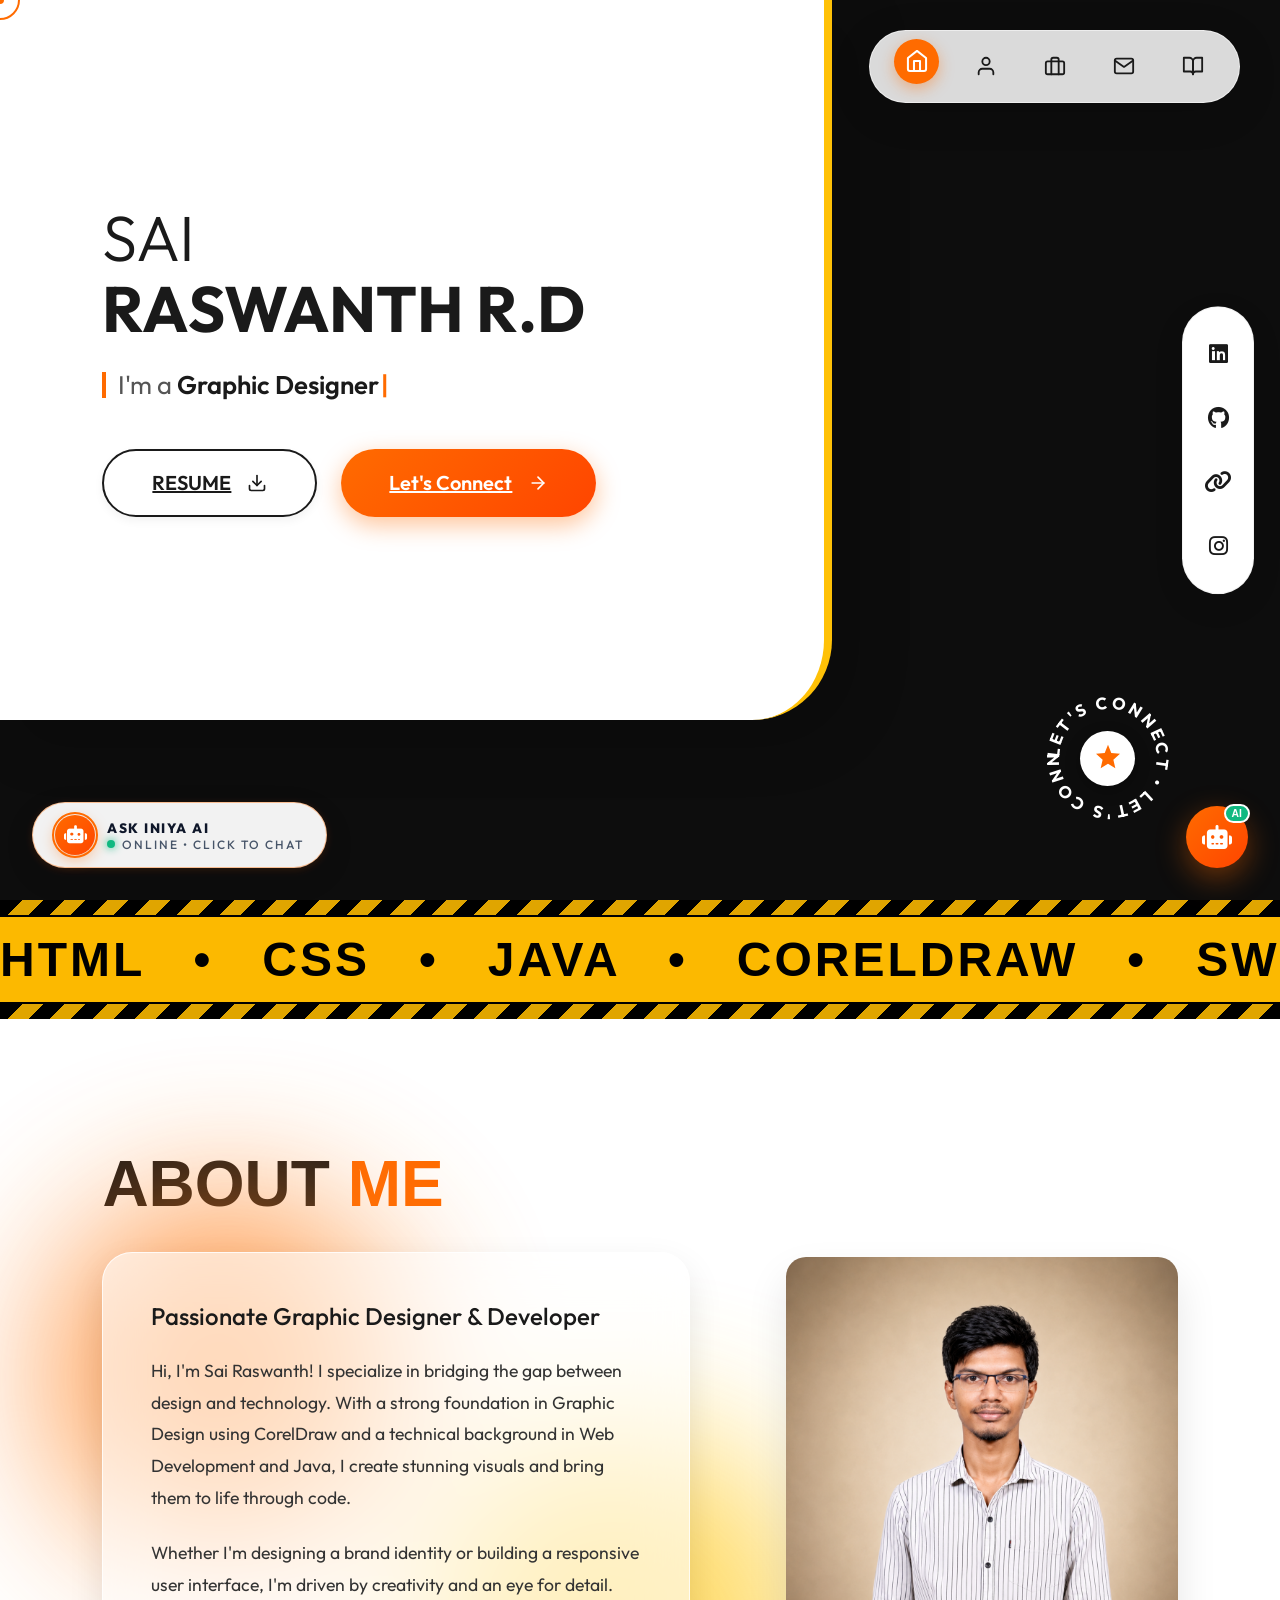
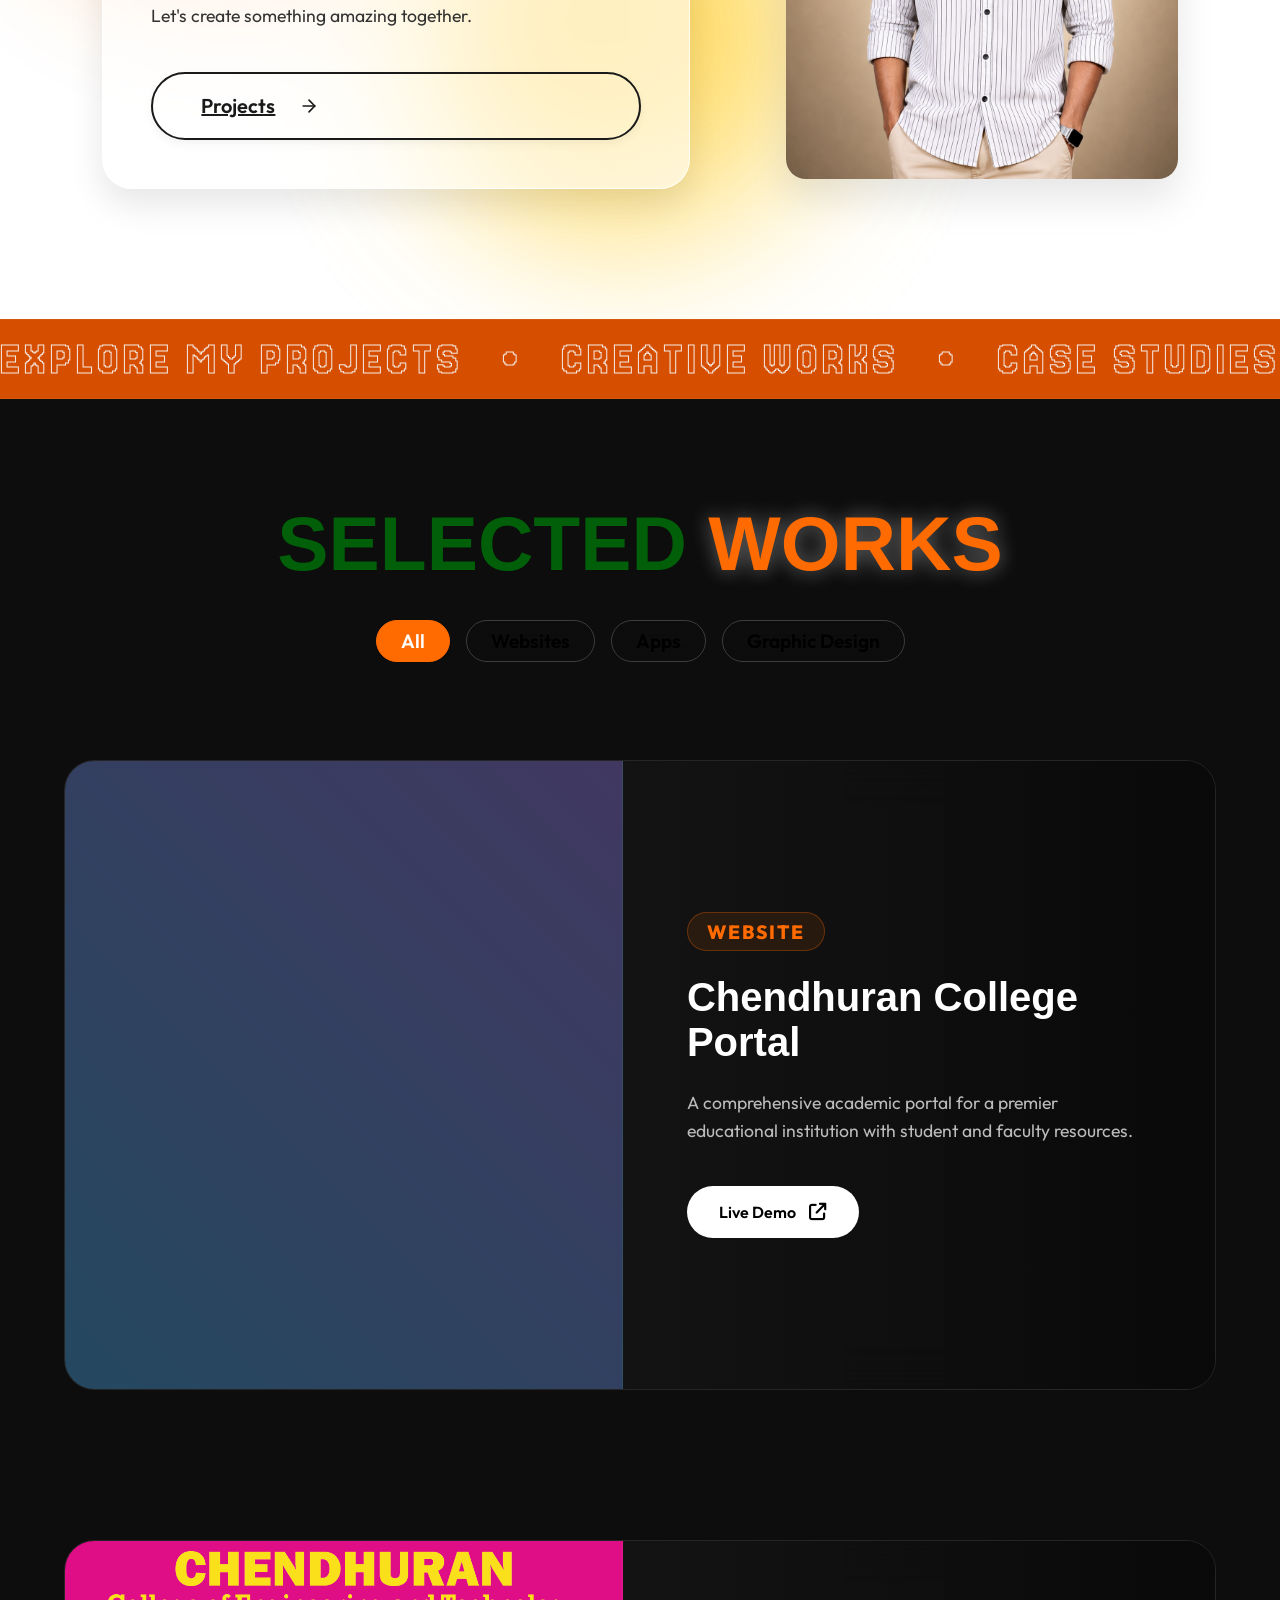
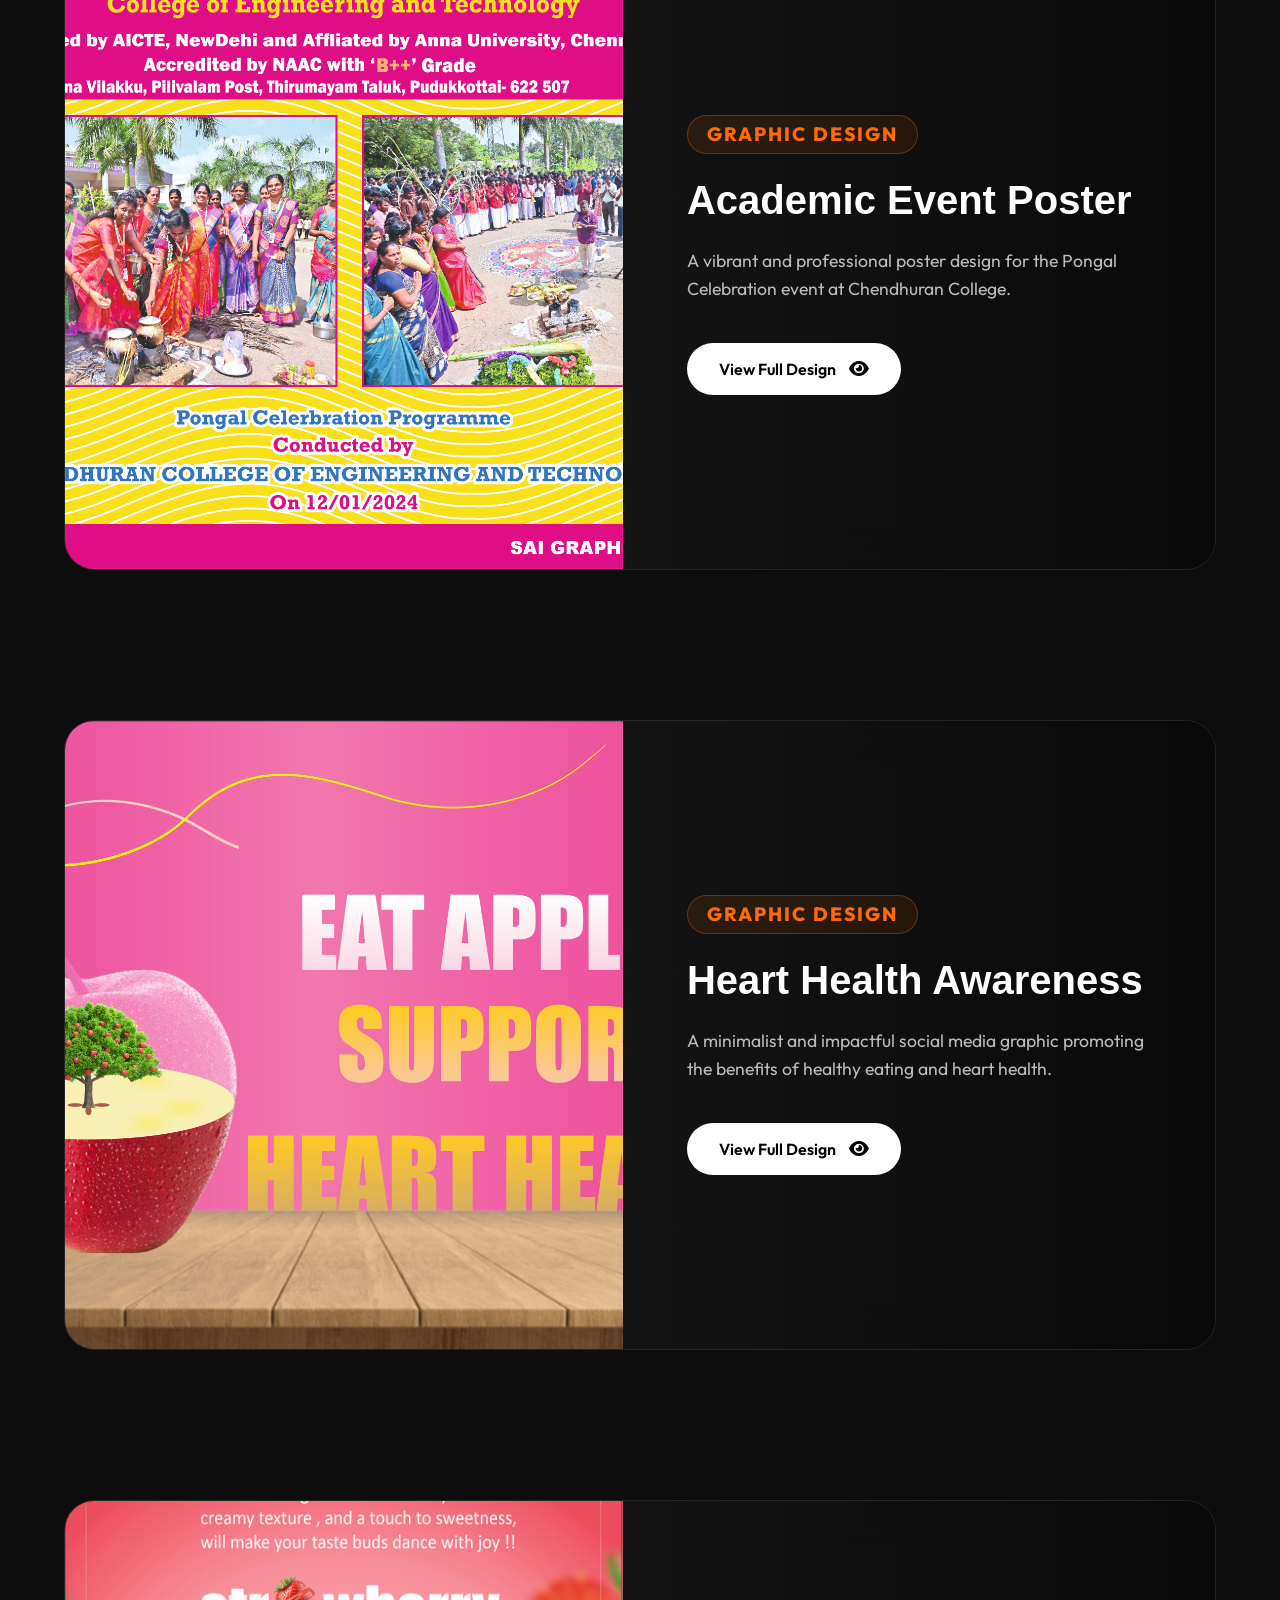
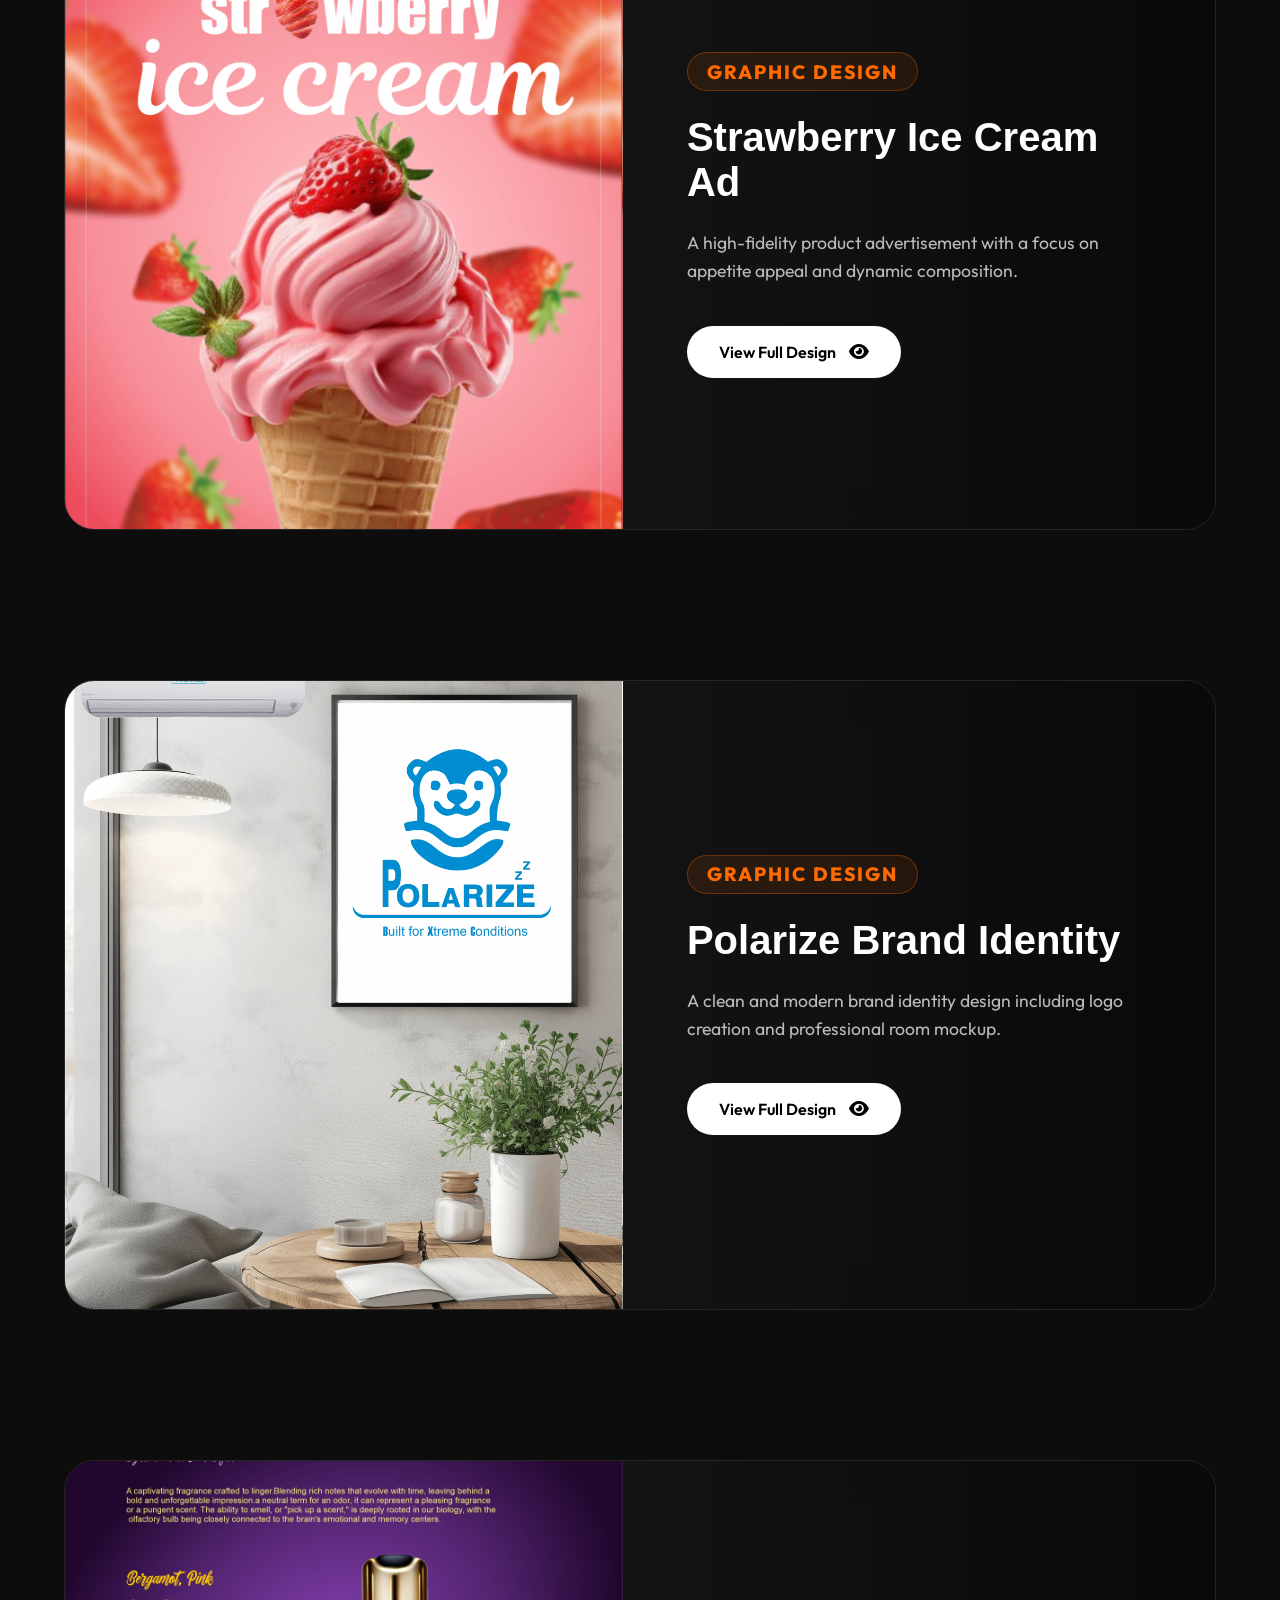
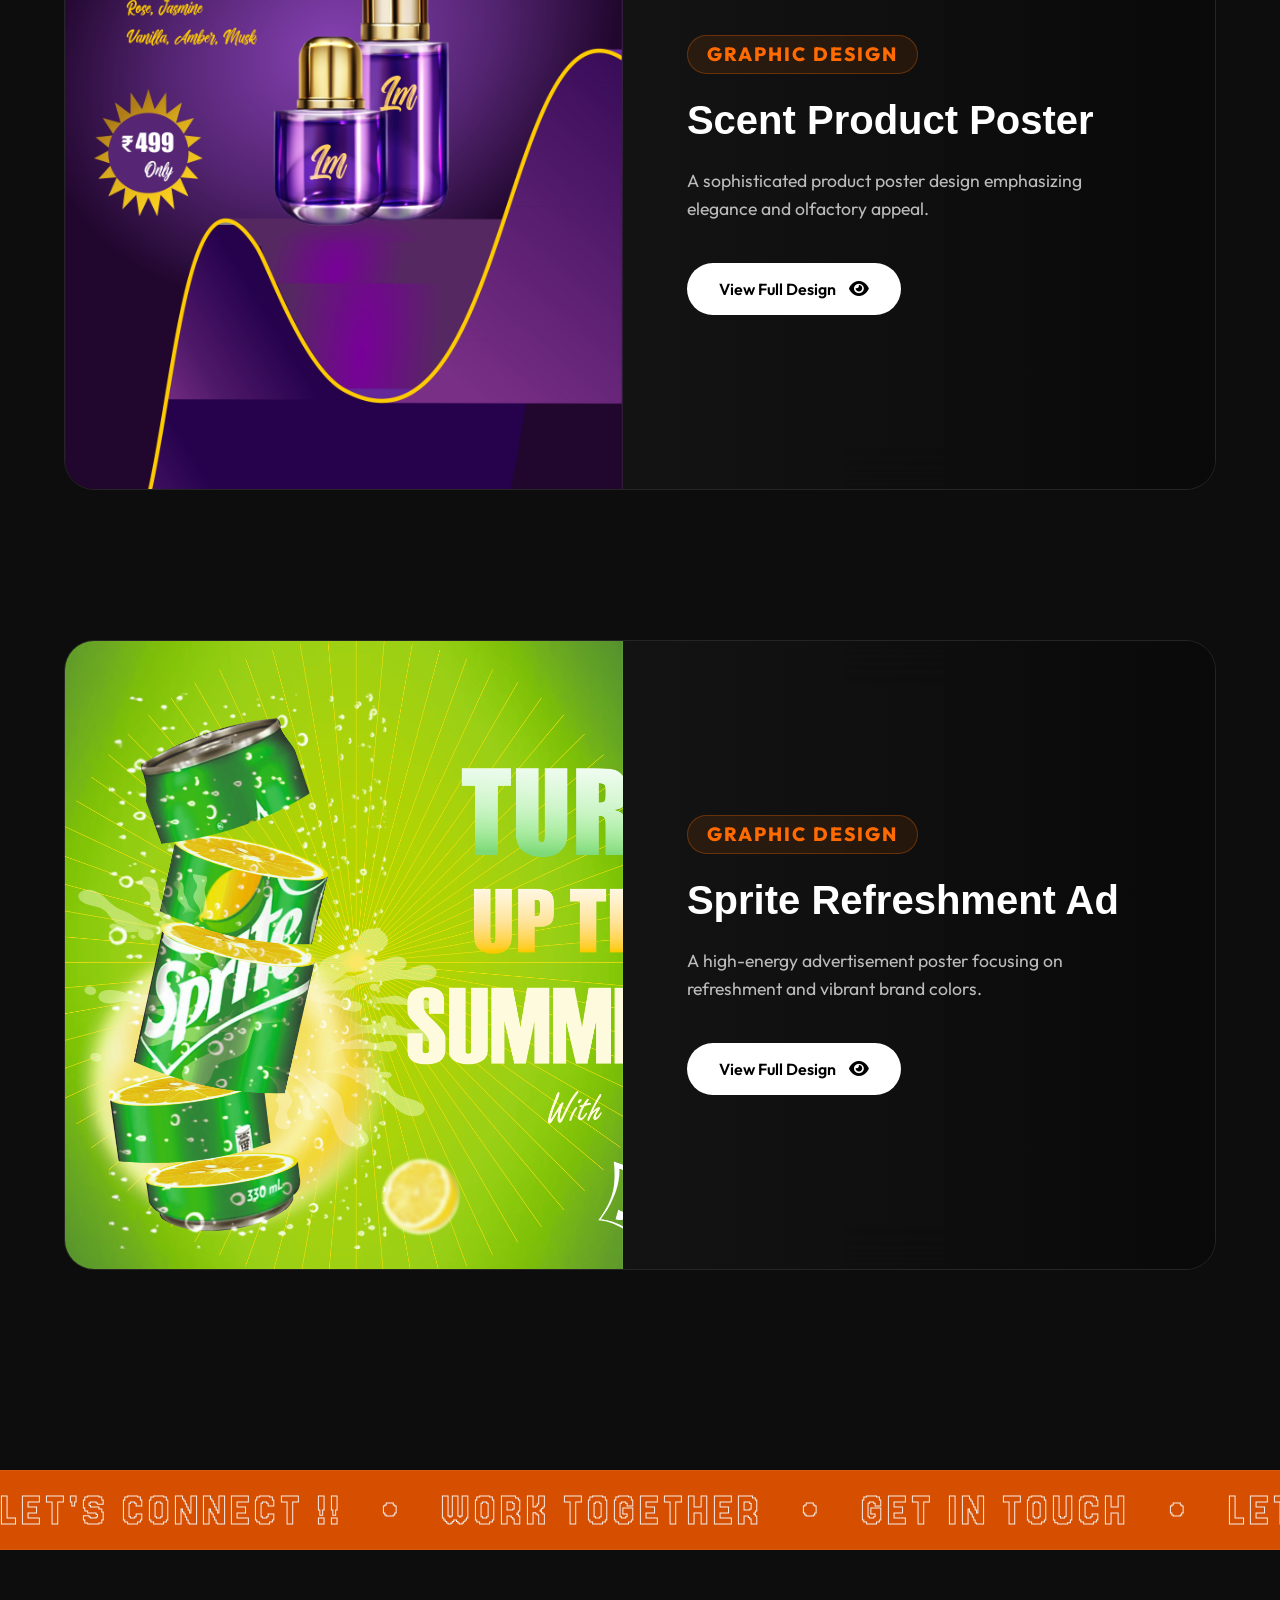
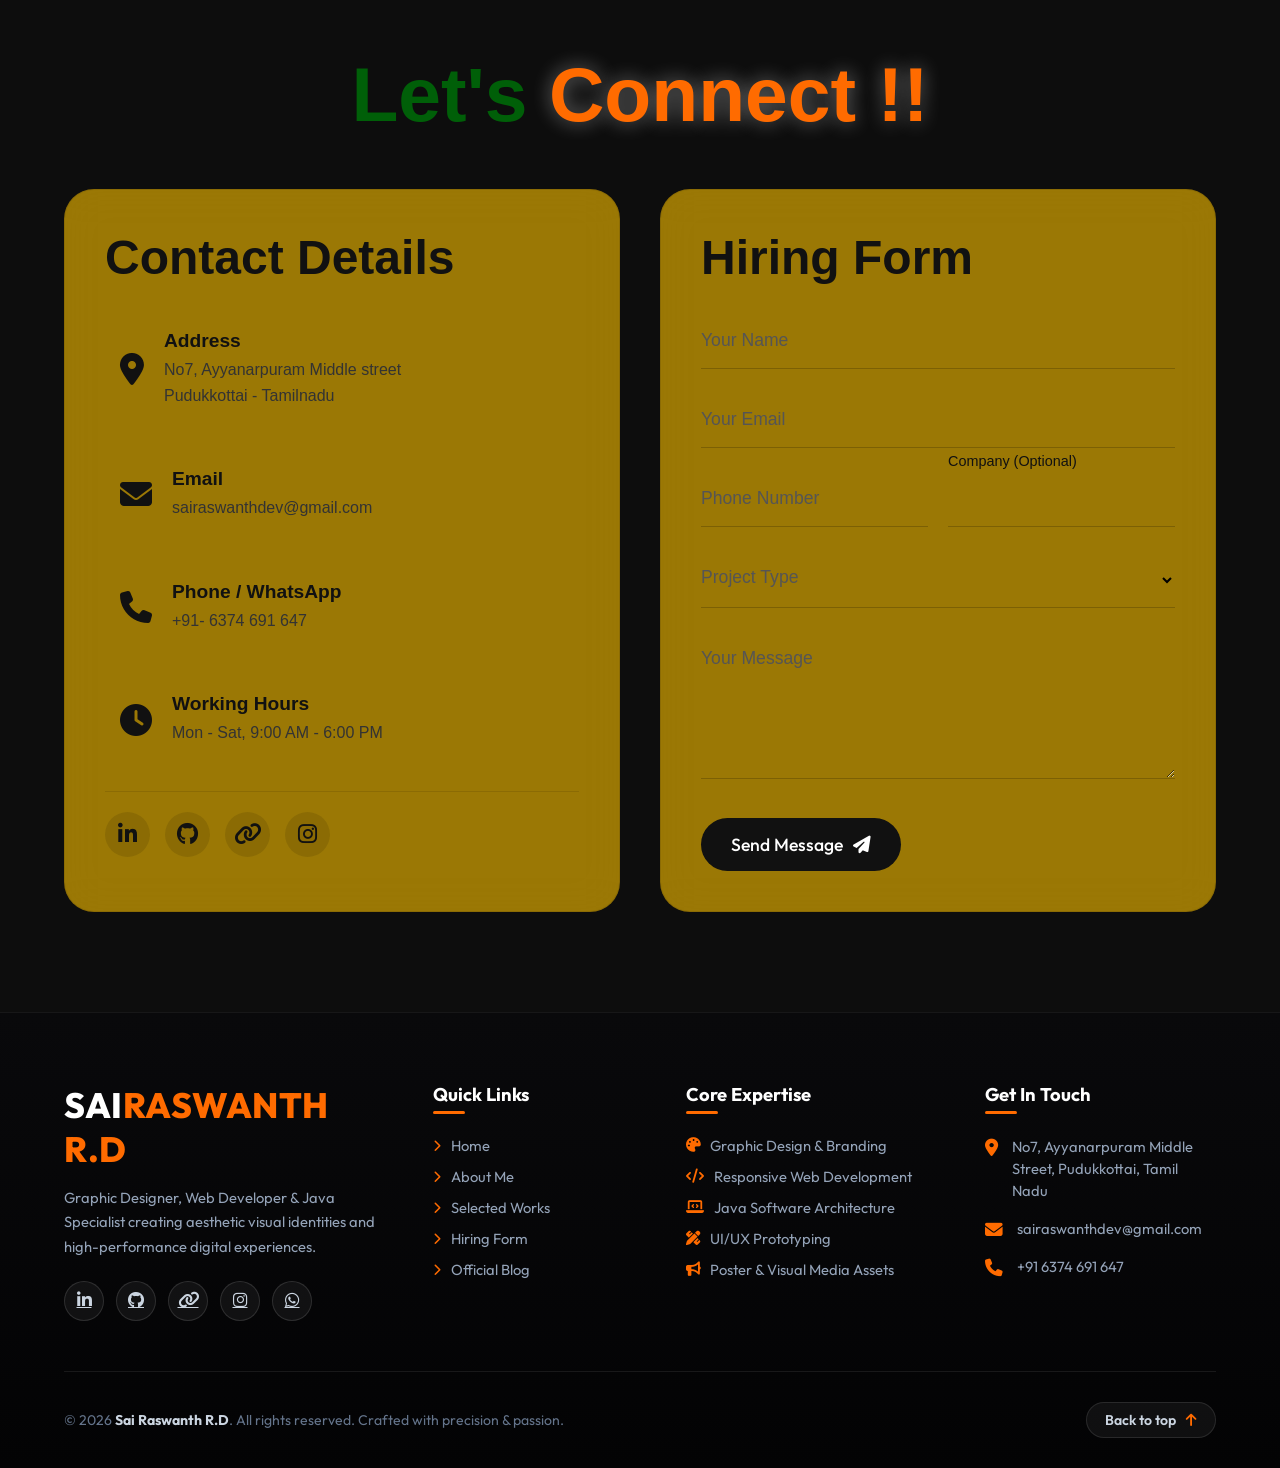
==== commit e7ba7d80: "Update print statement from 'Hello' to 'Goodbye'" ====
--- a/index.html
+++ b/index.html
@@ -2,6 +2,15 @@
 <html lang="en">
 
 <head>
+    <!-- Google tag (gtag.js) -->
+<script async src="https://www.googletagmanager.com/gtag/js?id=G-VPBEC1N90C"></script>
+<script>
+  window.dataLayer = window.dataLayer || [];
+  function gtag(){dataLayer.push(arguments);}
+  gtag('js', new Date());
+
+  gtag('config', 'G-VPBEC1N90C');
+</script>
     <meta charset="UTF-8">
     <meta name="viewport" content="width=device-width, initial-scale=1.0">
     <title>Sai Raswanth R.D Portfolio</title>
@@ -648,4 +657,4 @@
     </script>
 </body>
 
-</html>+</html>
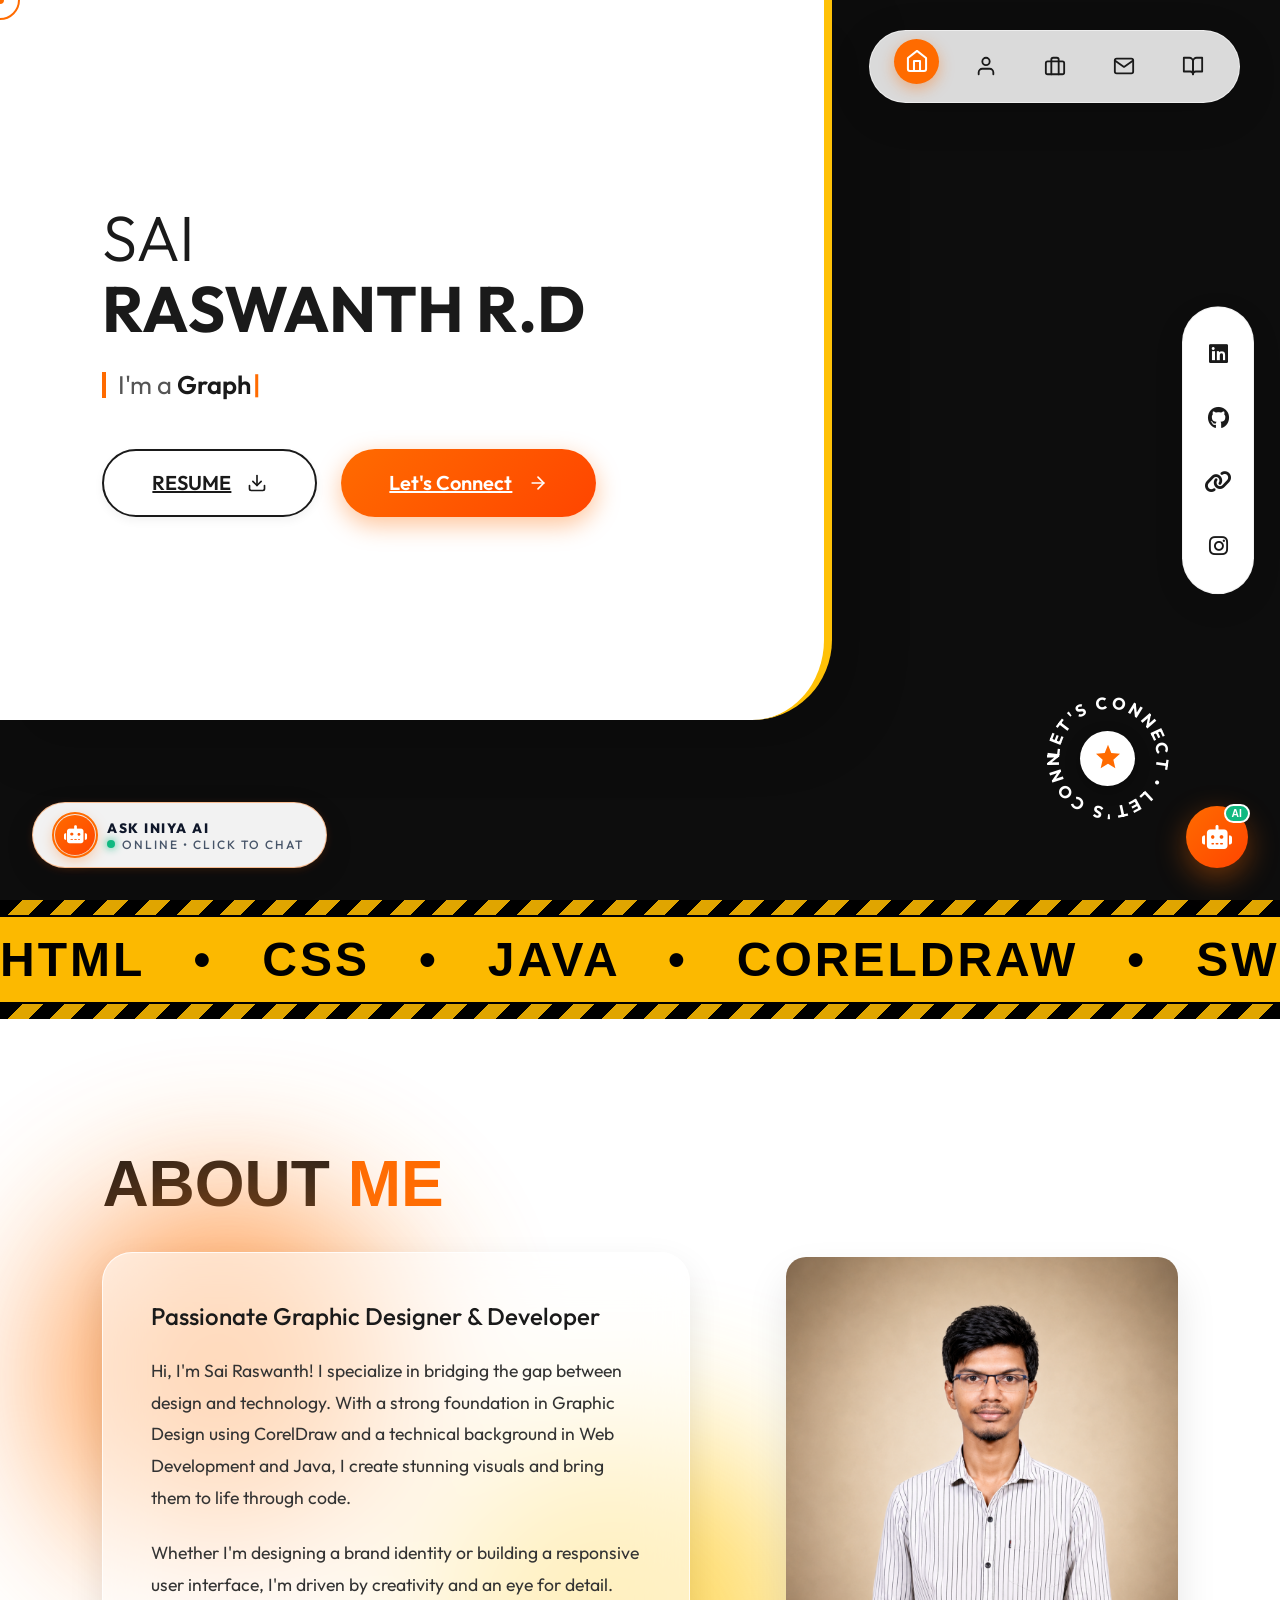
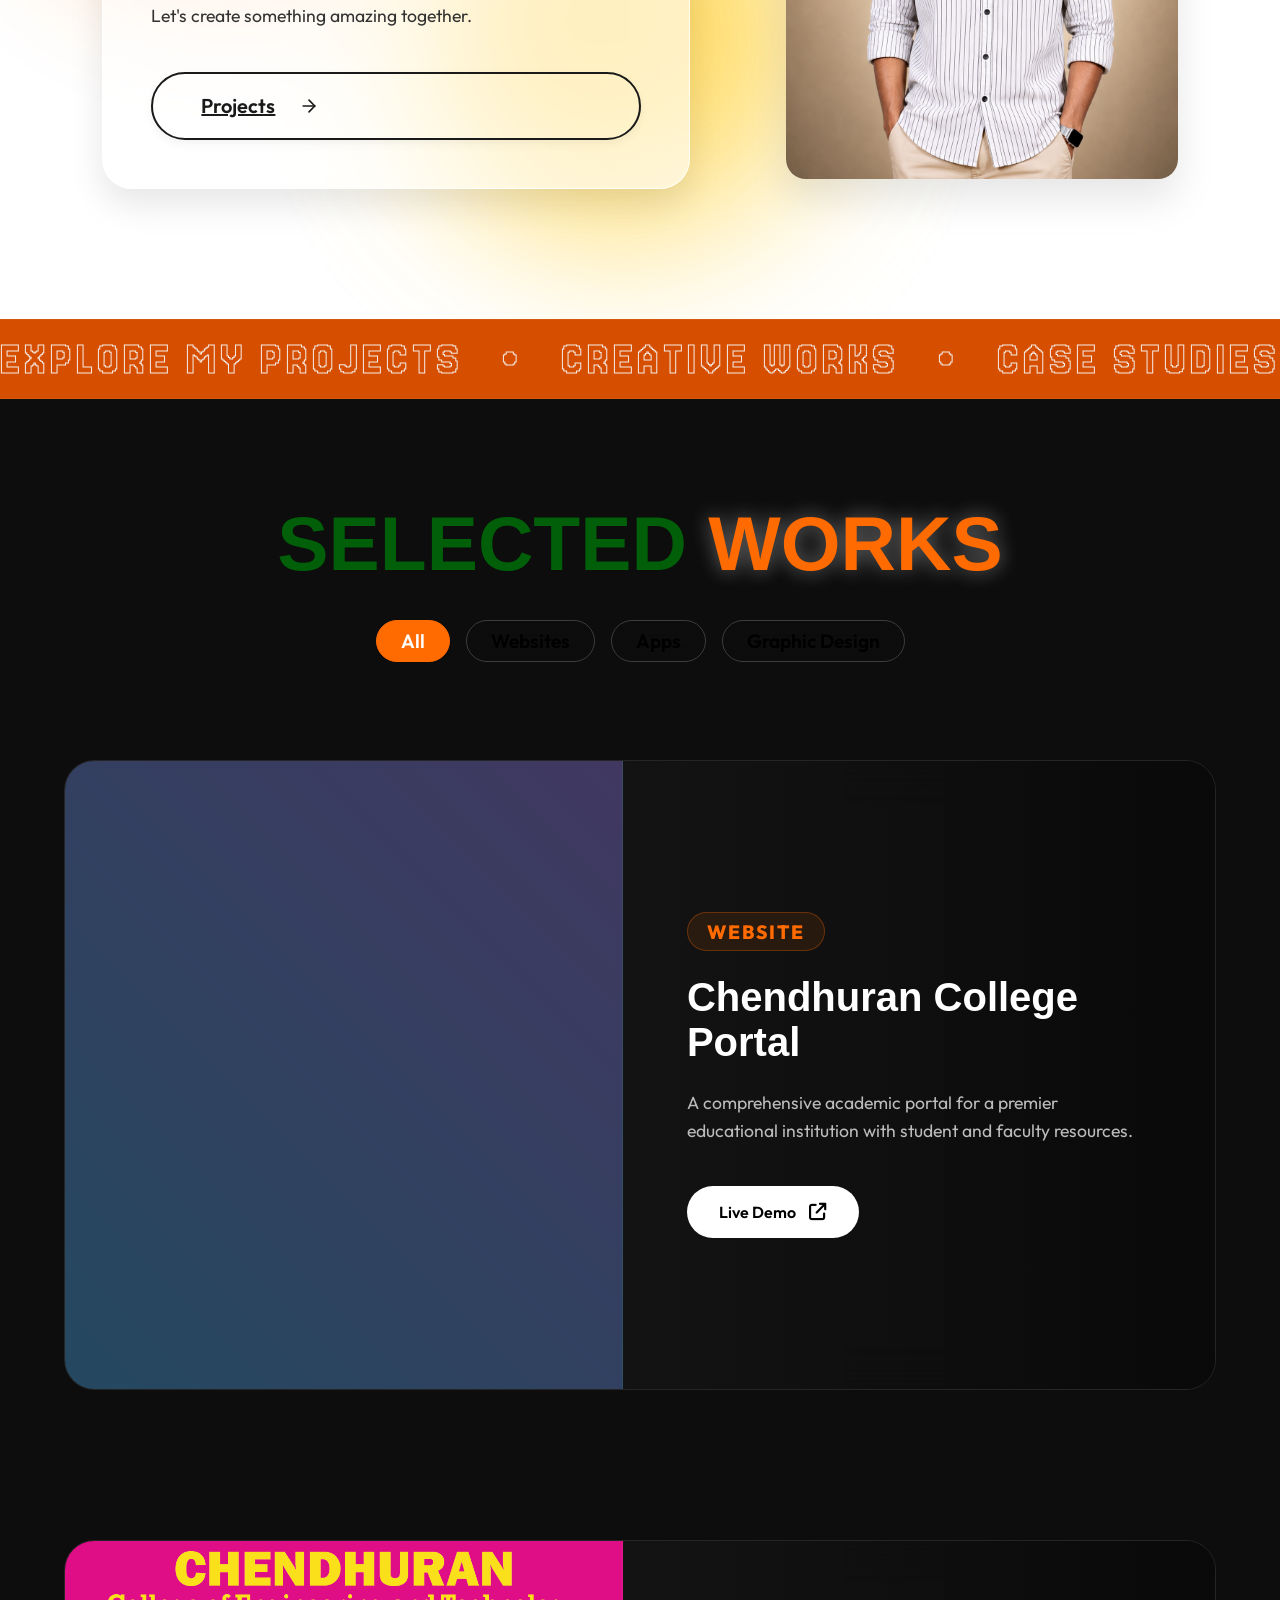
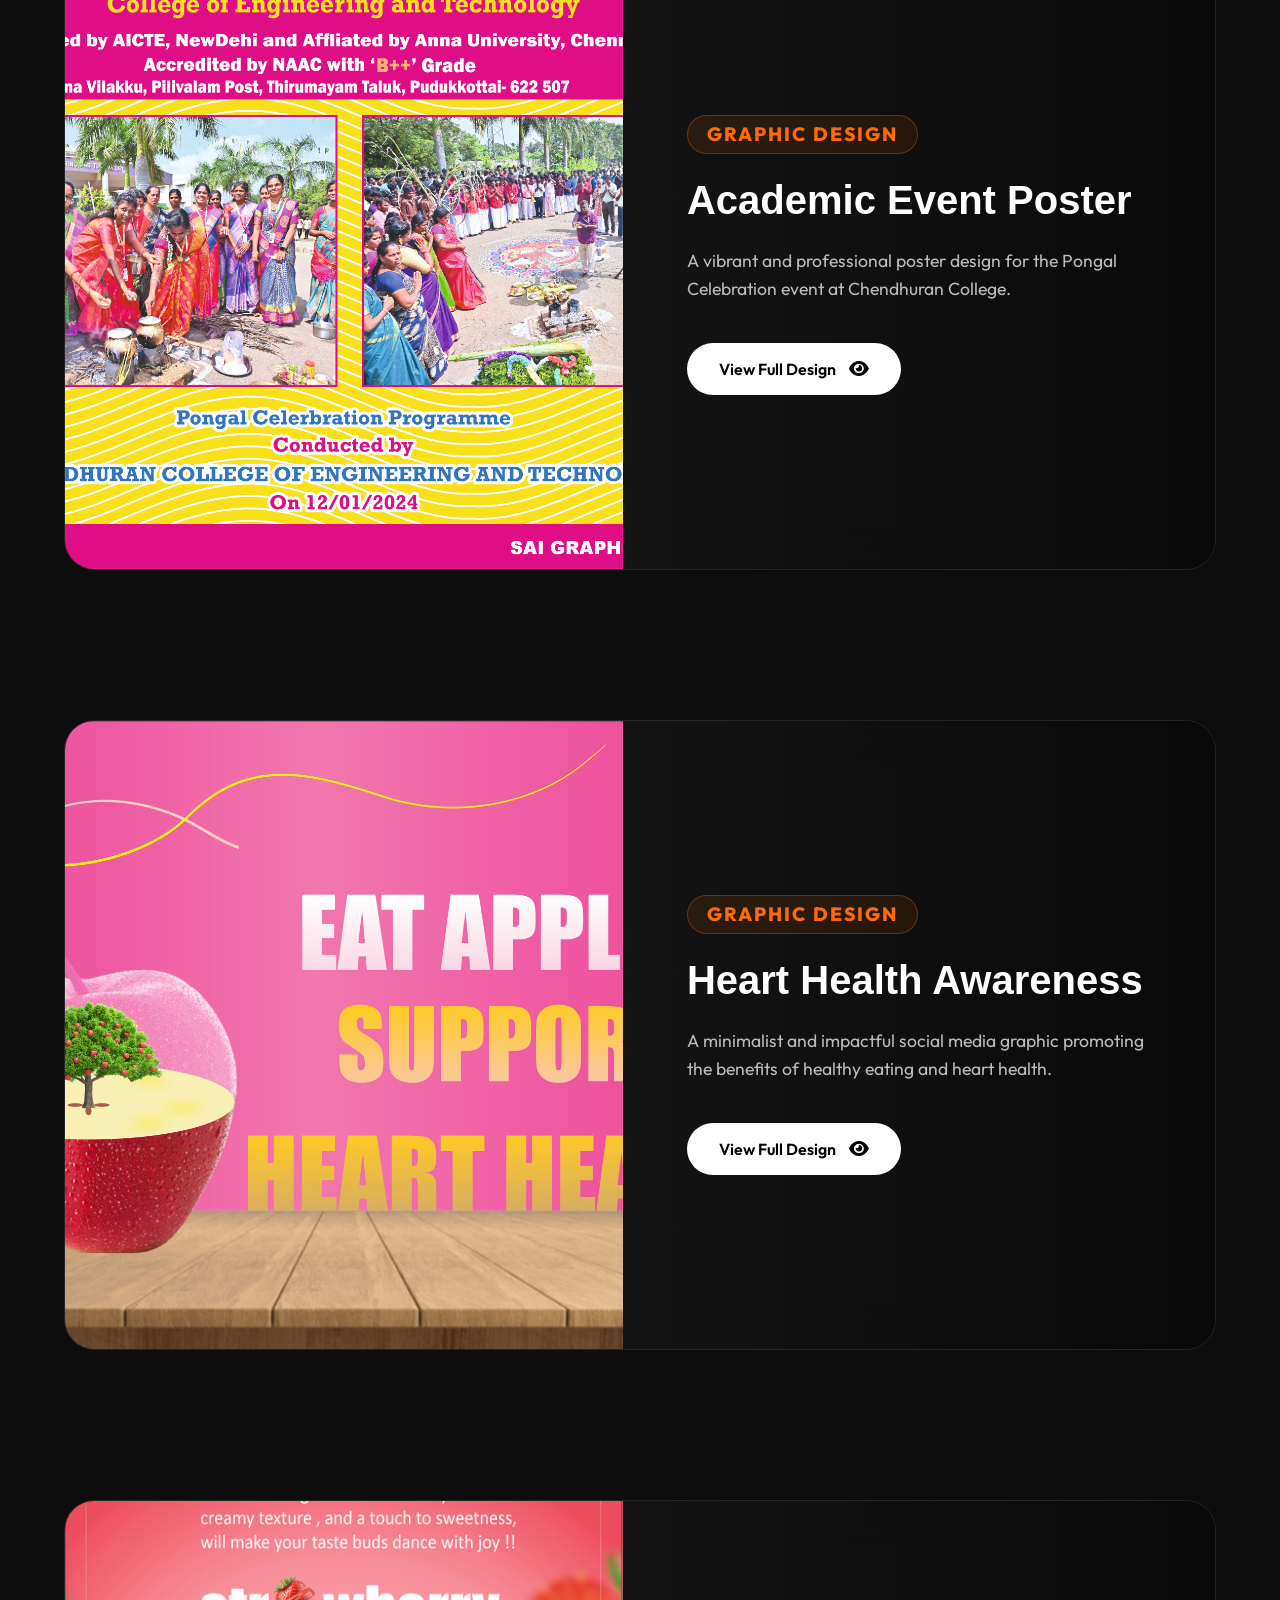
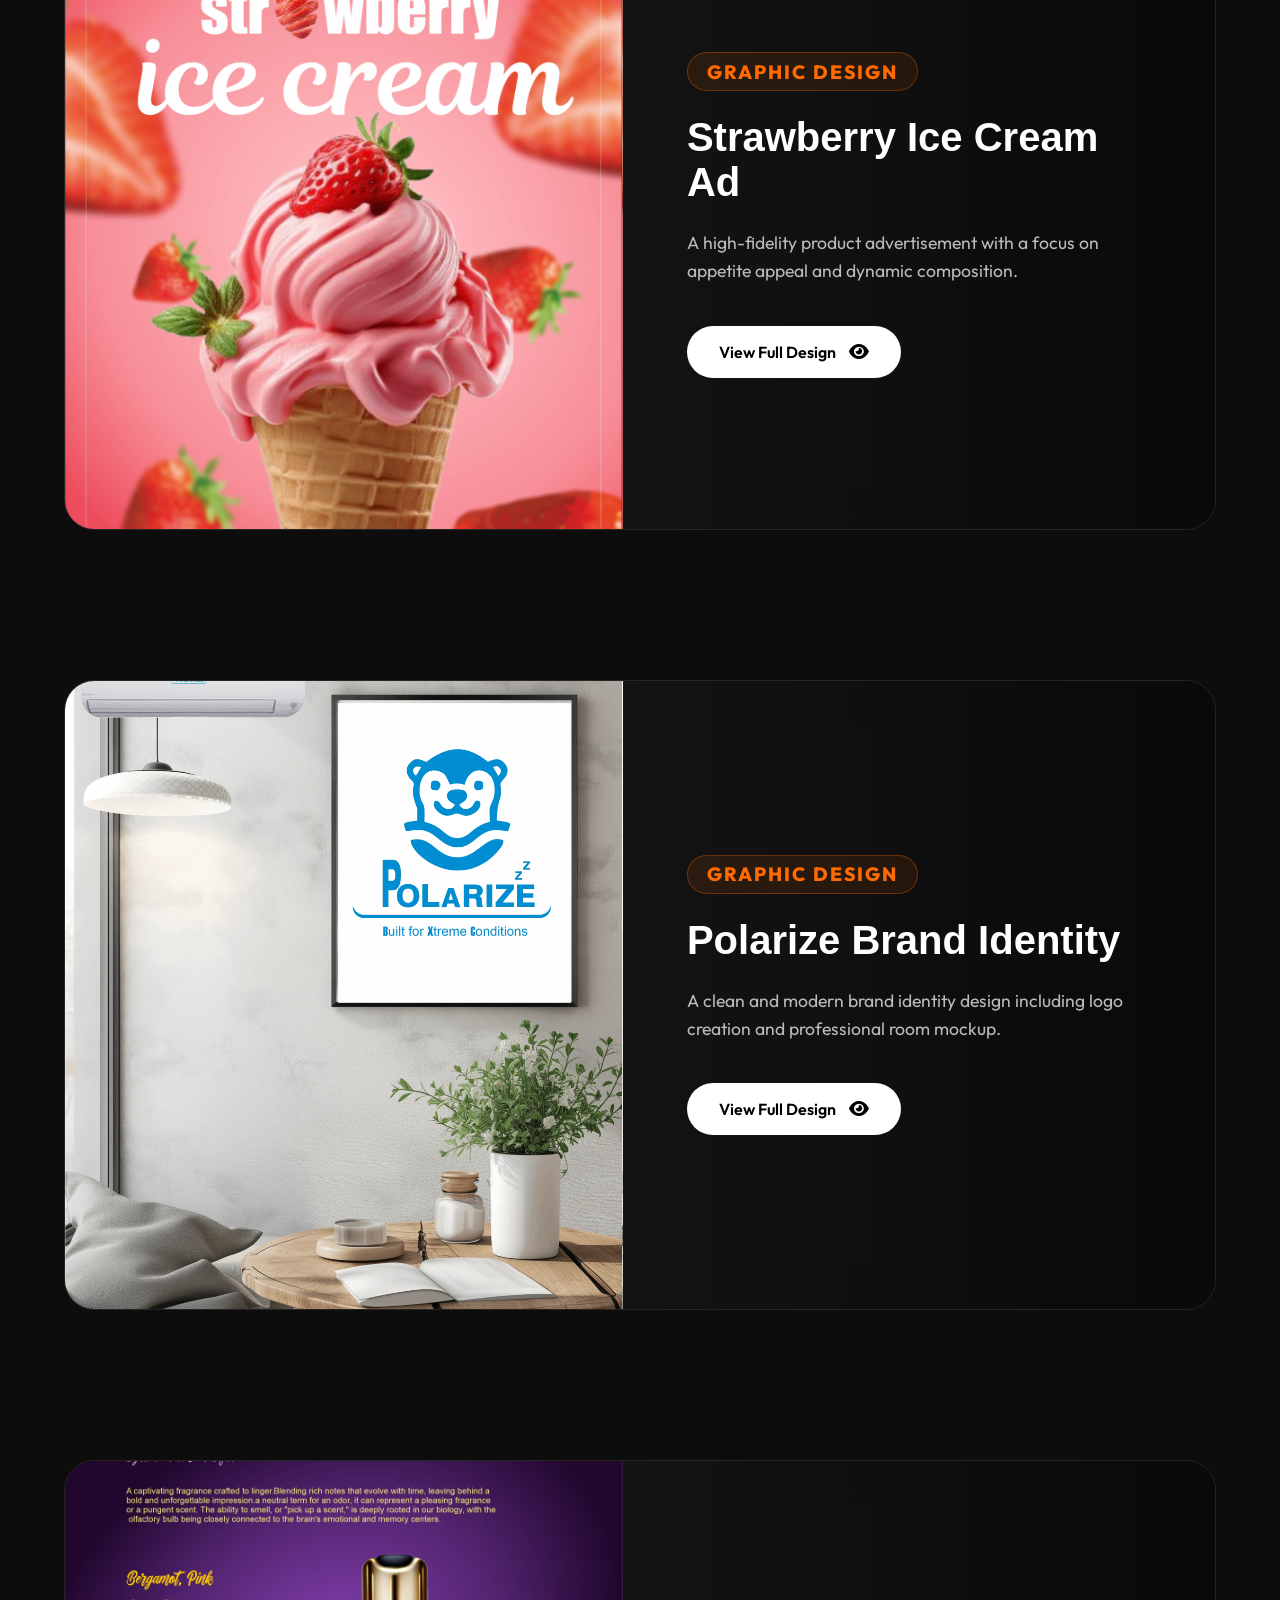
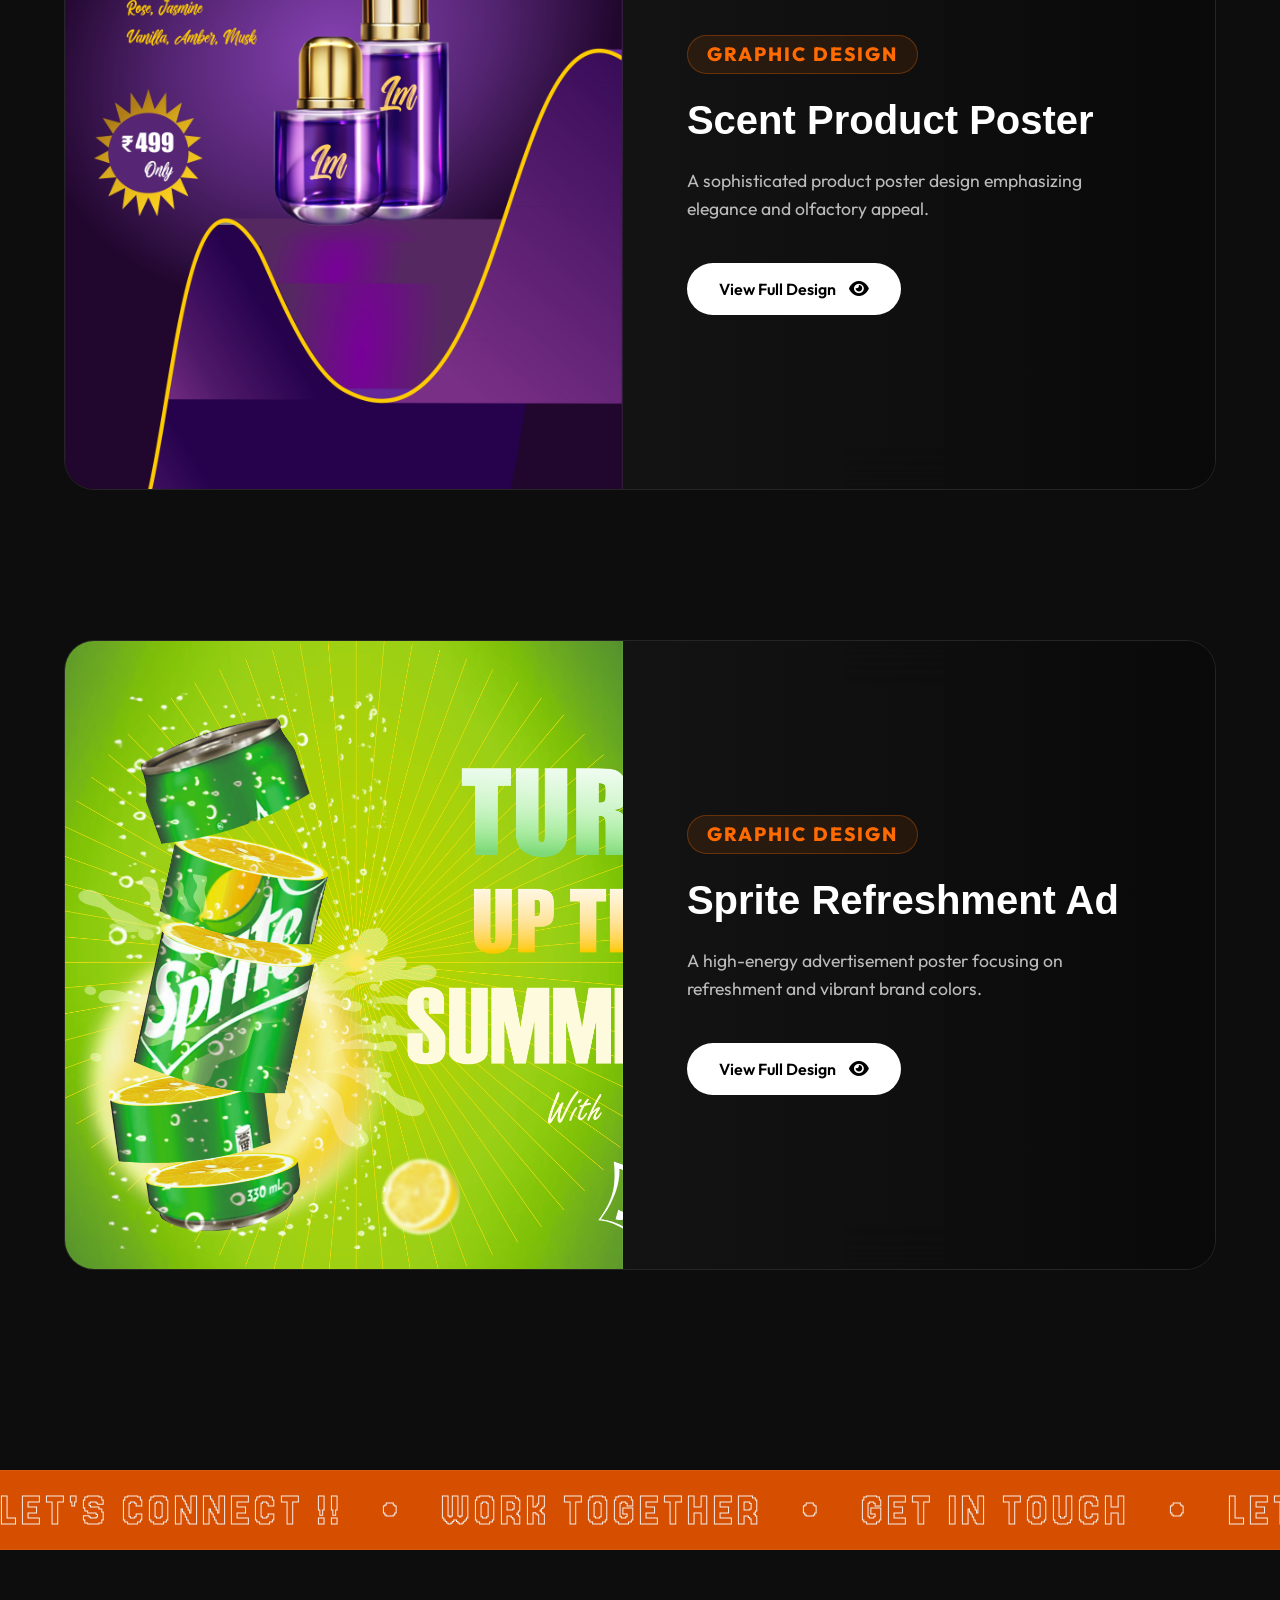
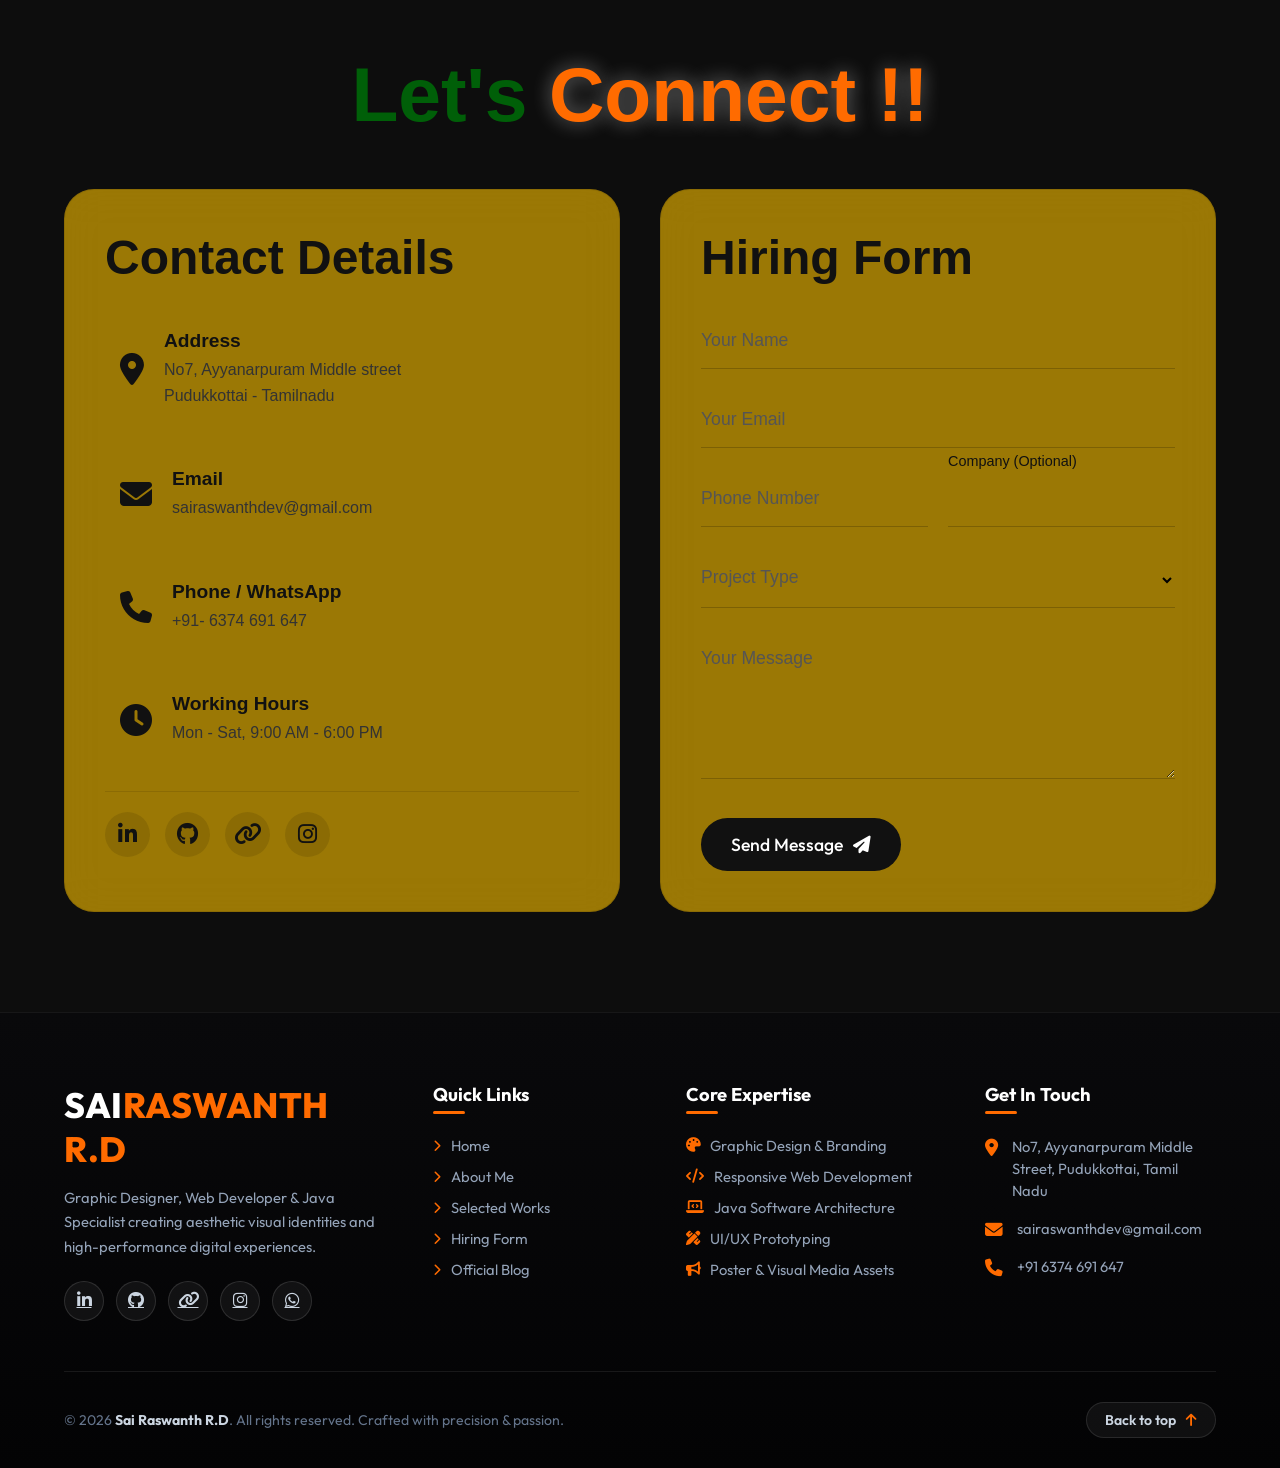
==== commit 056ebda7: "Update print statement from 'Hello' to 'Goodbye'" ====
--- a/index.html
+++ b/index.html
@@ -11,6 +11,9 @@
 
   gtag('config', 'G-VPBEC1N90C');
 </script>
+    <script async src="https://pagead2.googlesyndication.com/pagead/js/adsbygoogle.js?client=ca-pub-9158200020769056"
+     crossorigin="anonymous"></script>
+    
     <meta charset="UTF-8">
     <meta name="viewport" content="width=device-width, initial-scale=1.0">
     <title>Sai Raswanth R.D Portfolio</title>
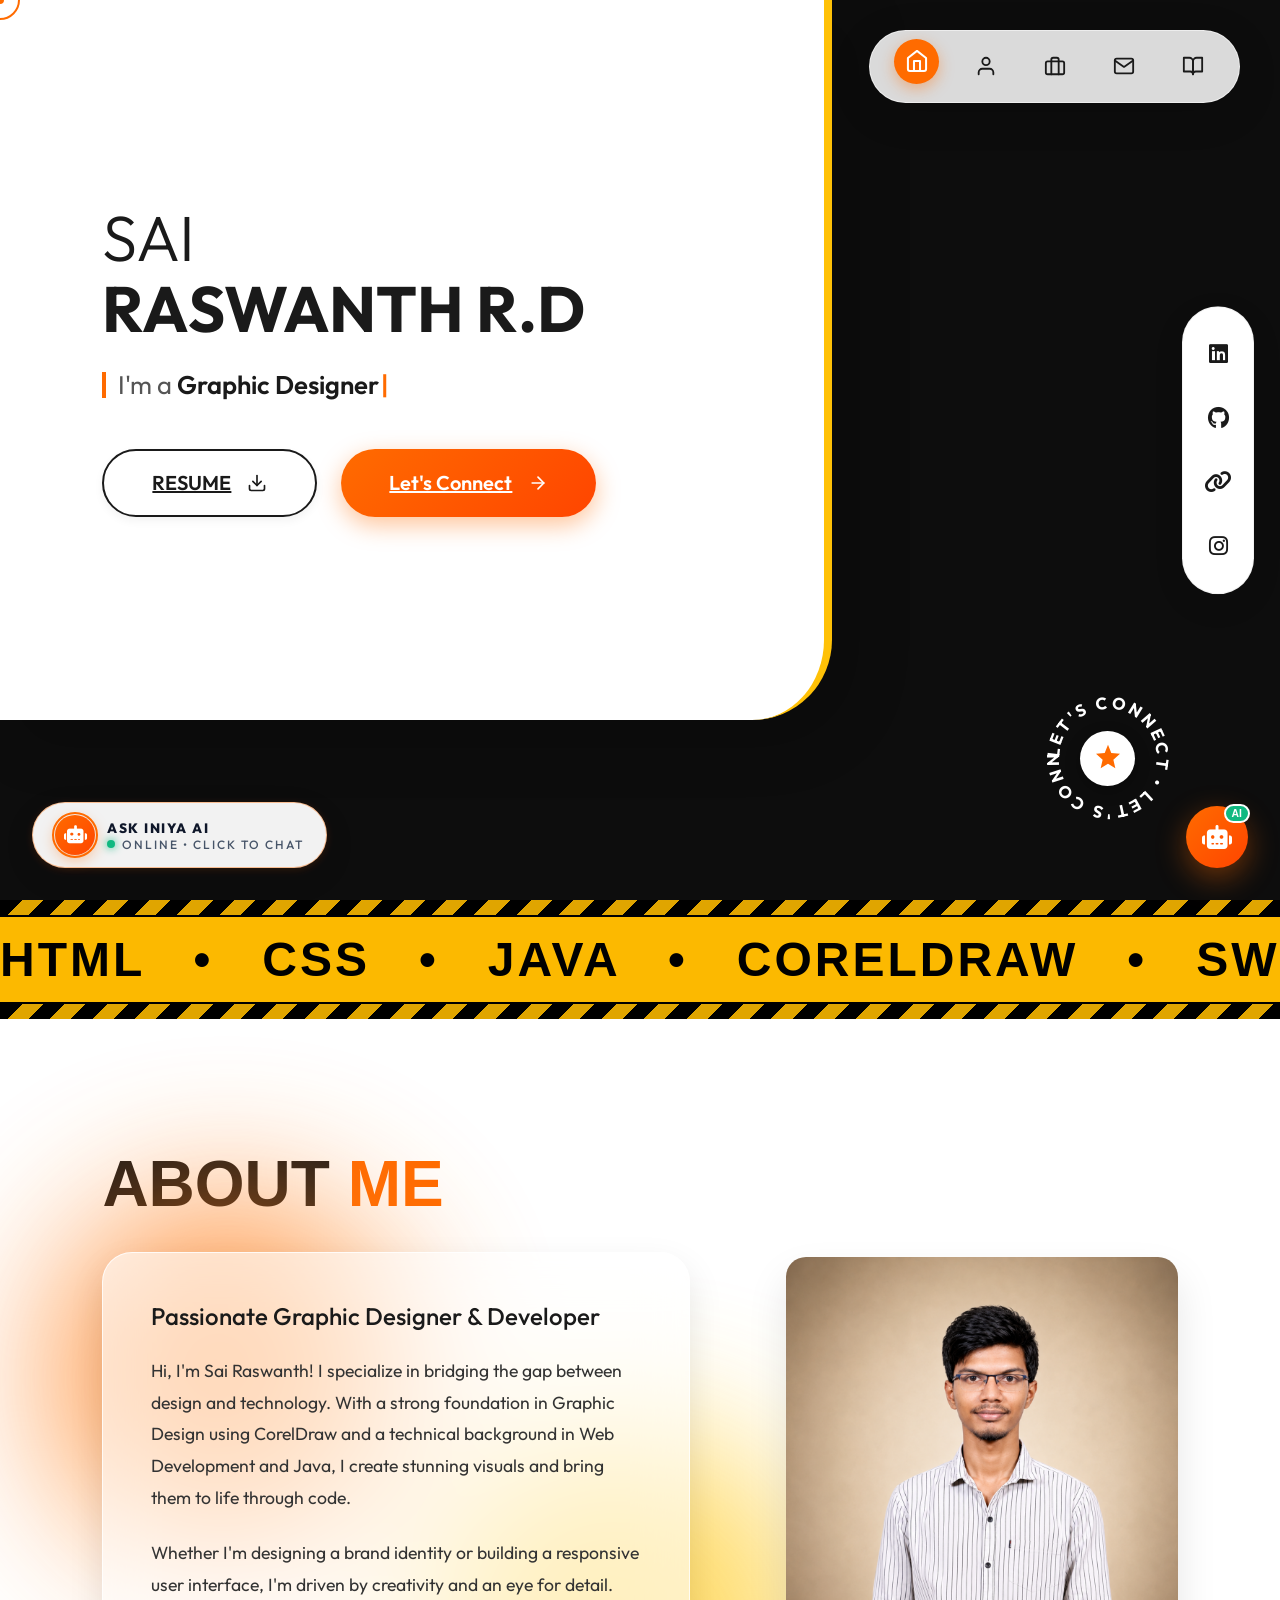
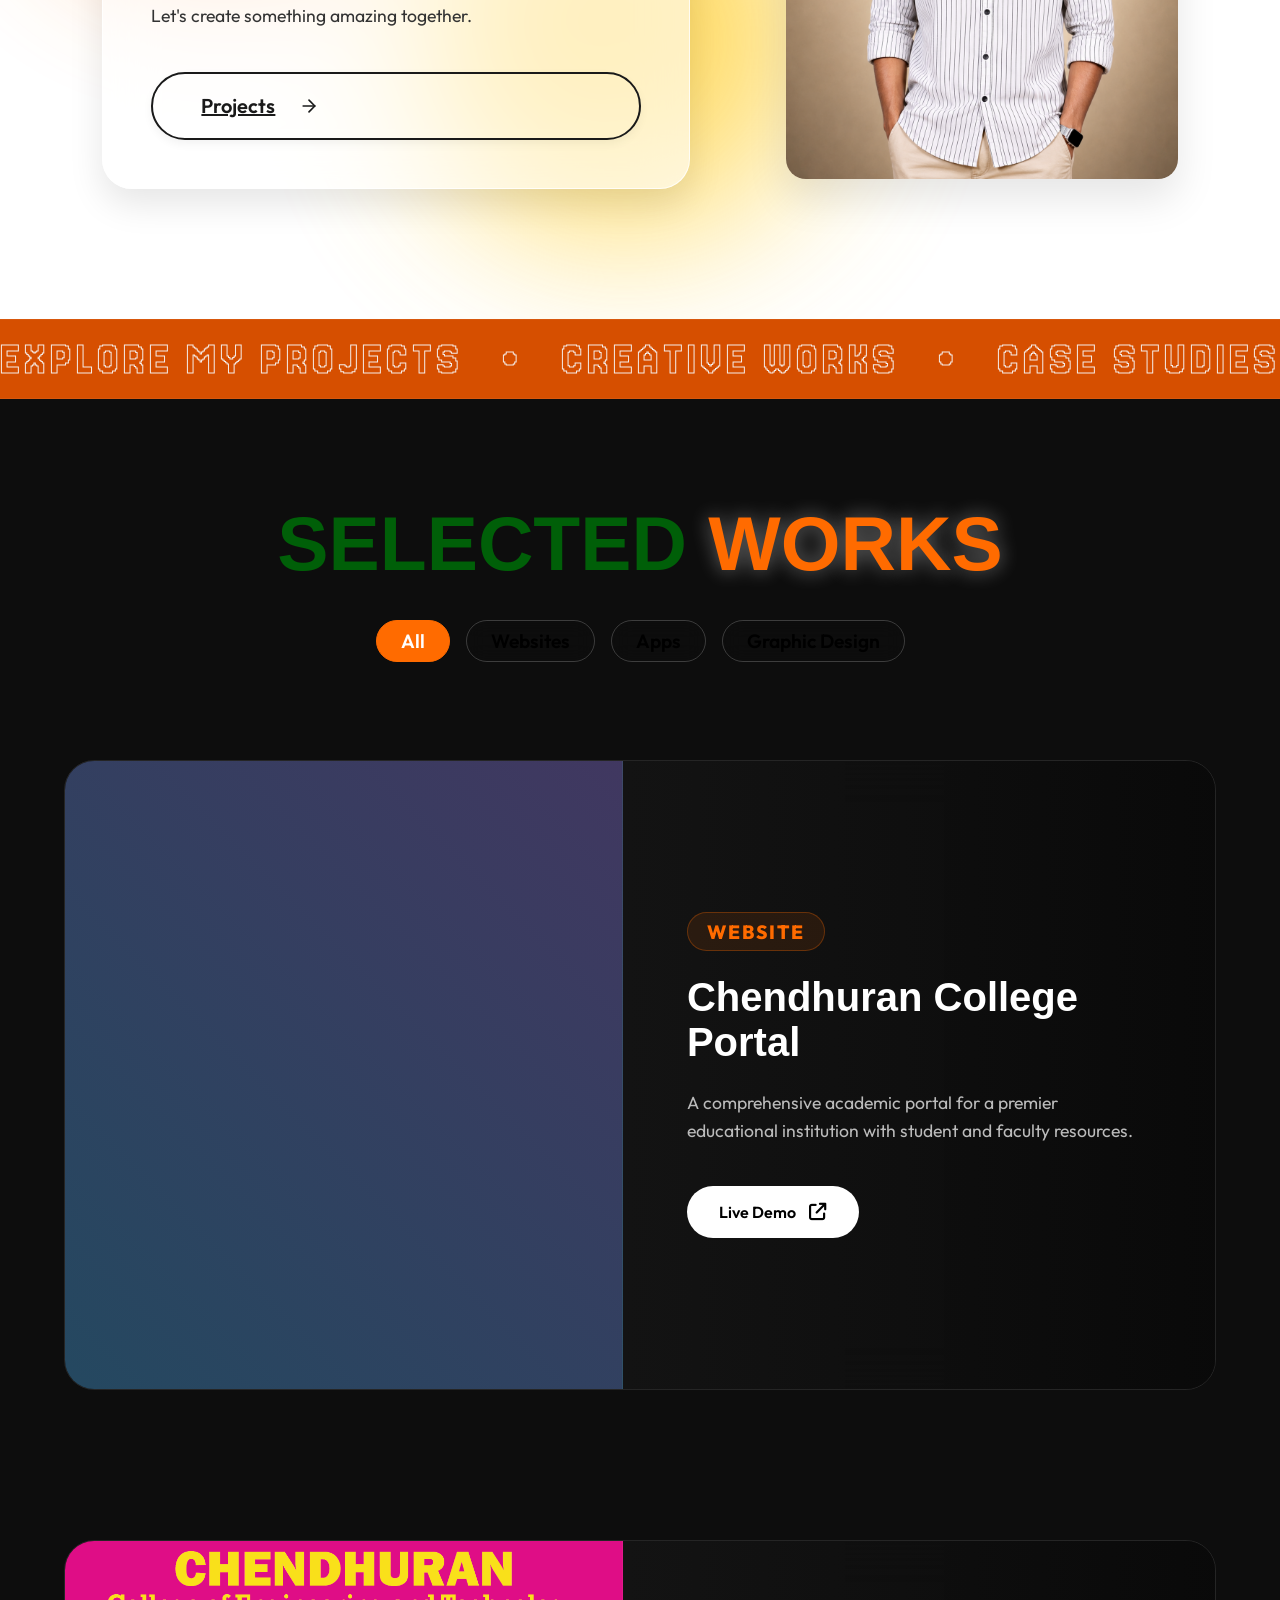
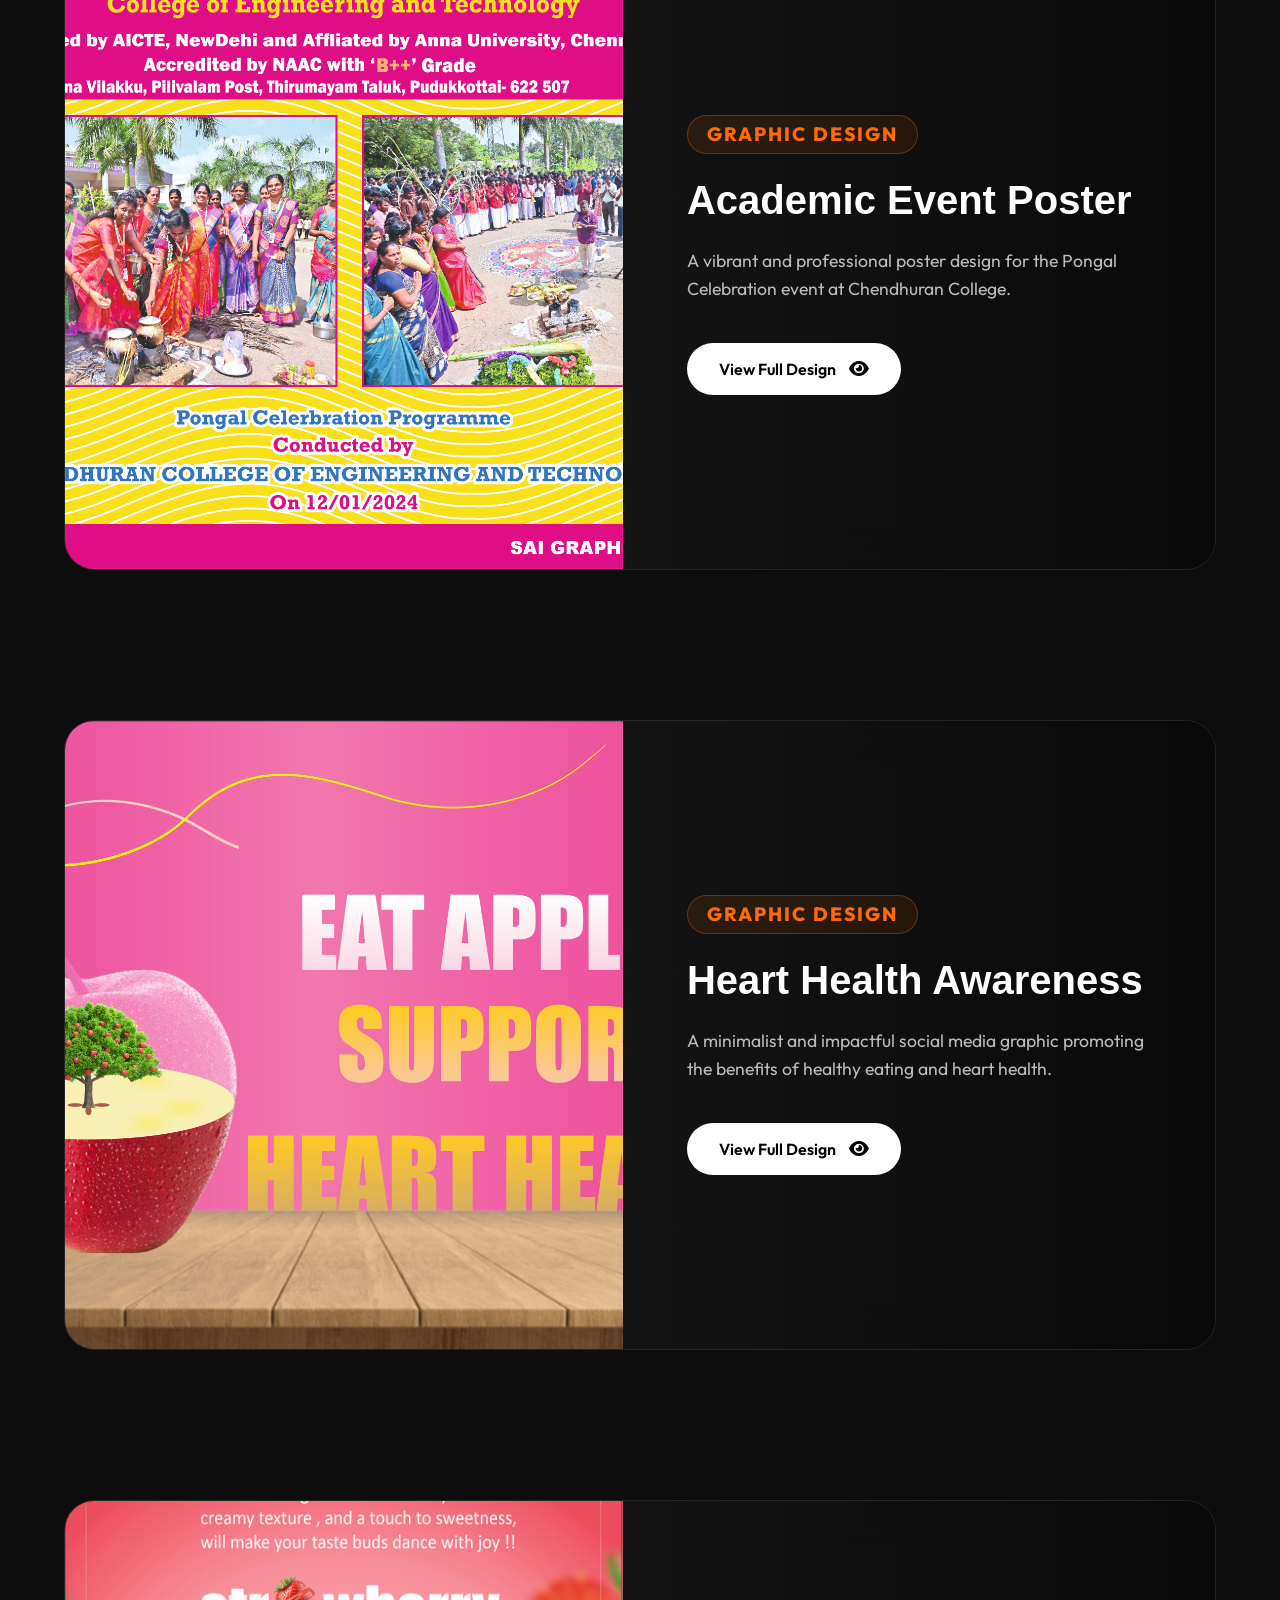
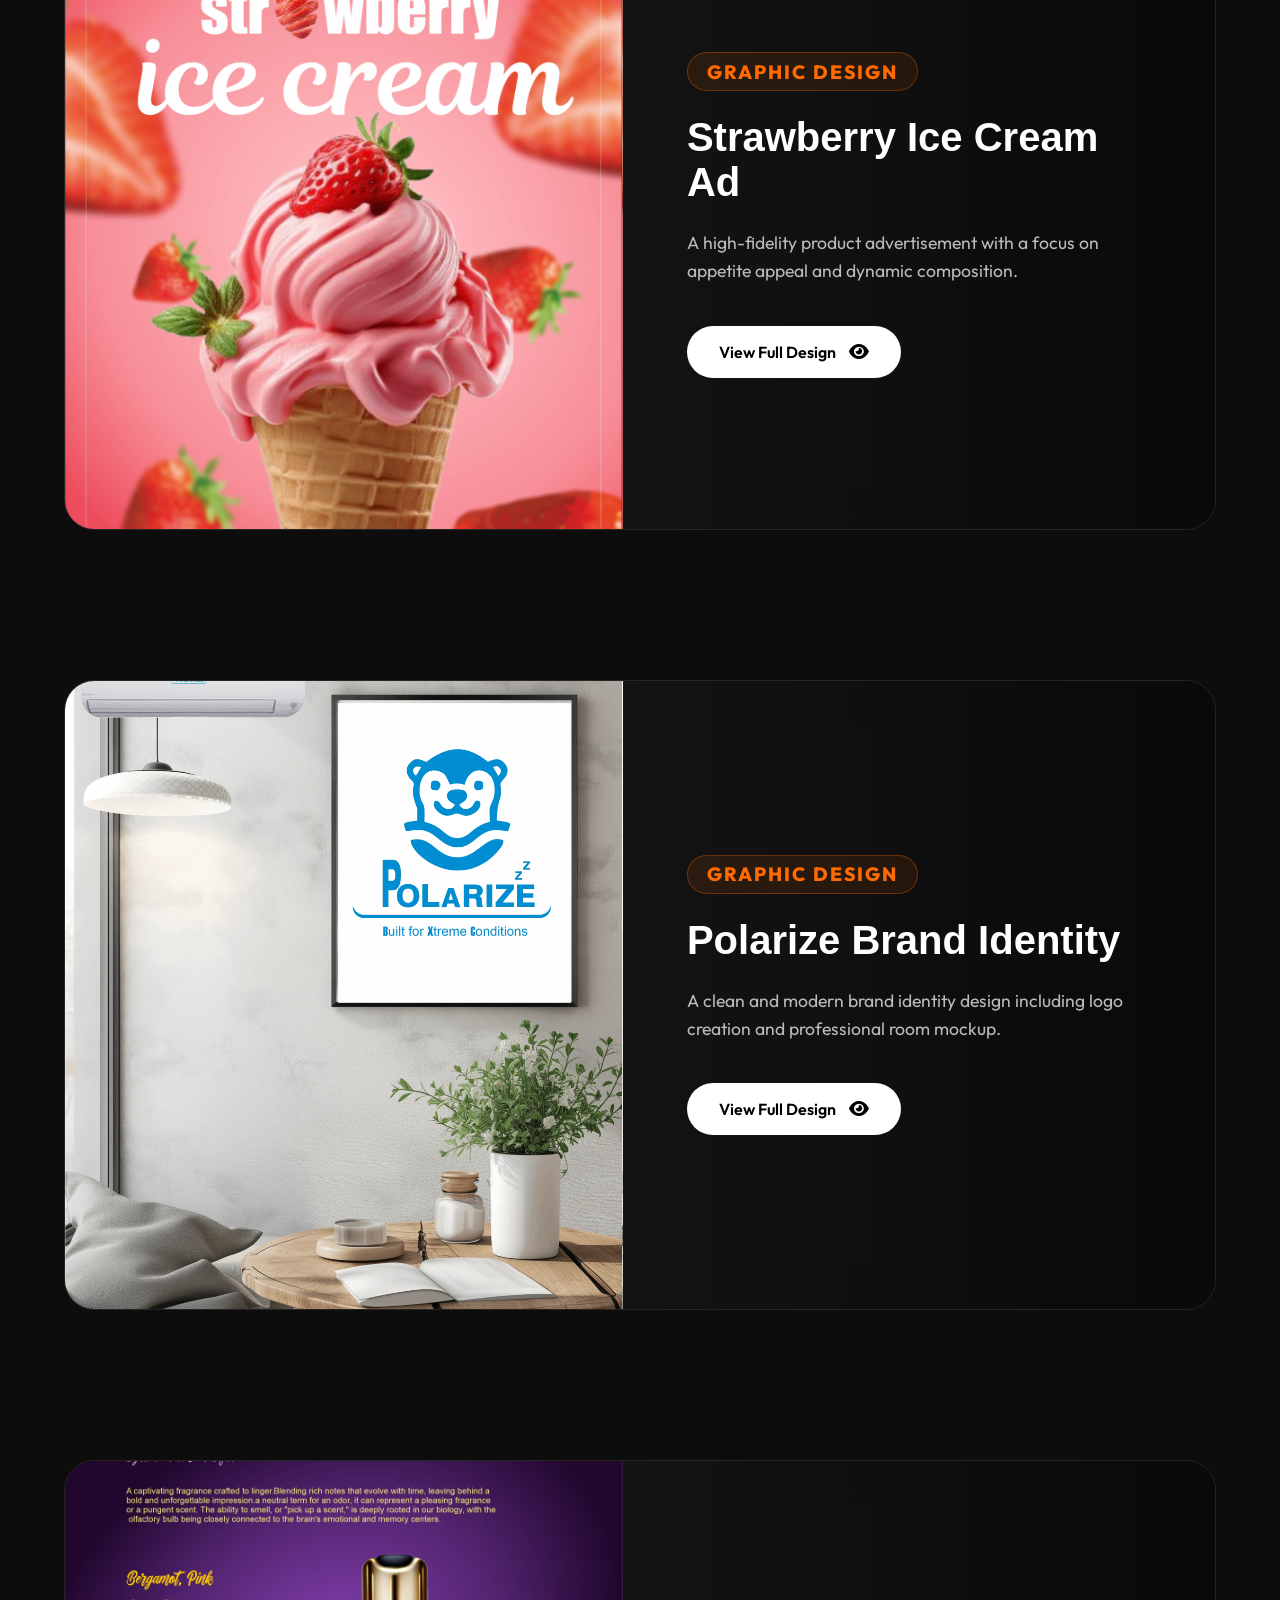
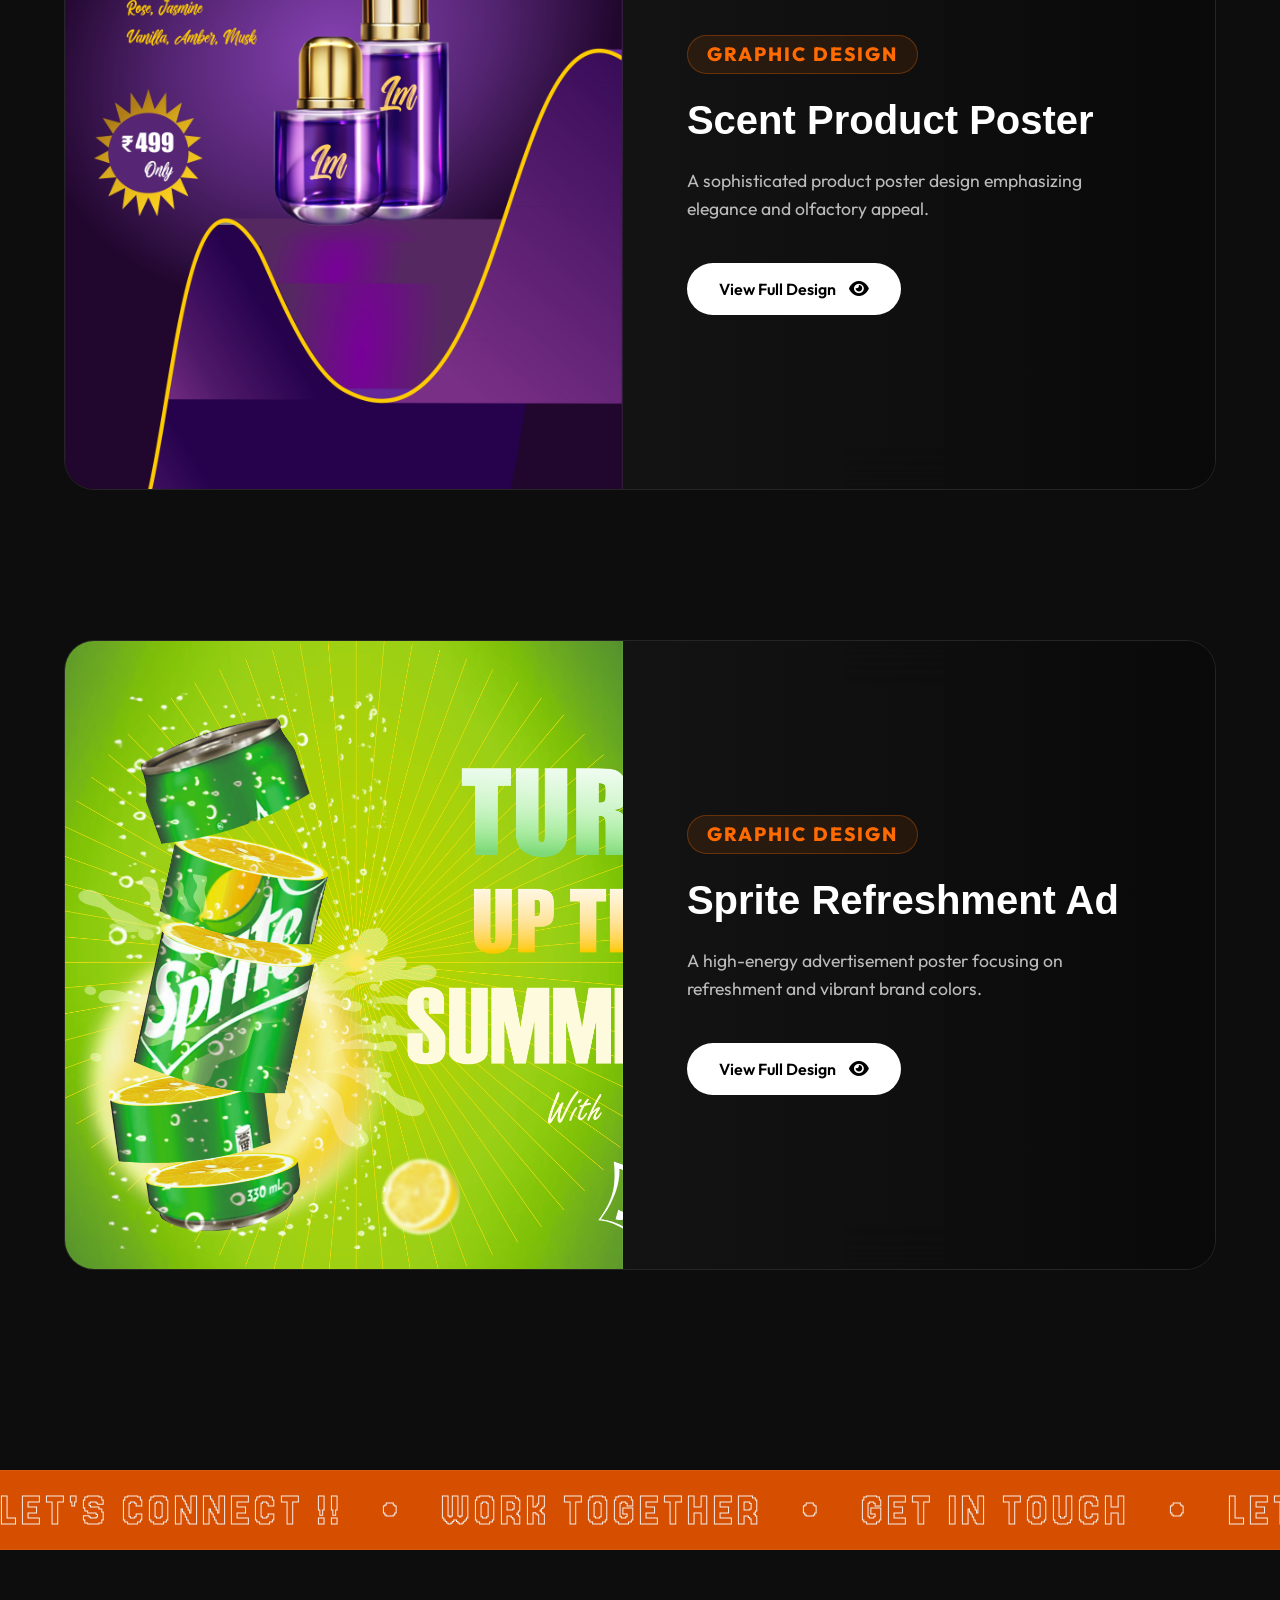
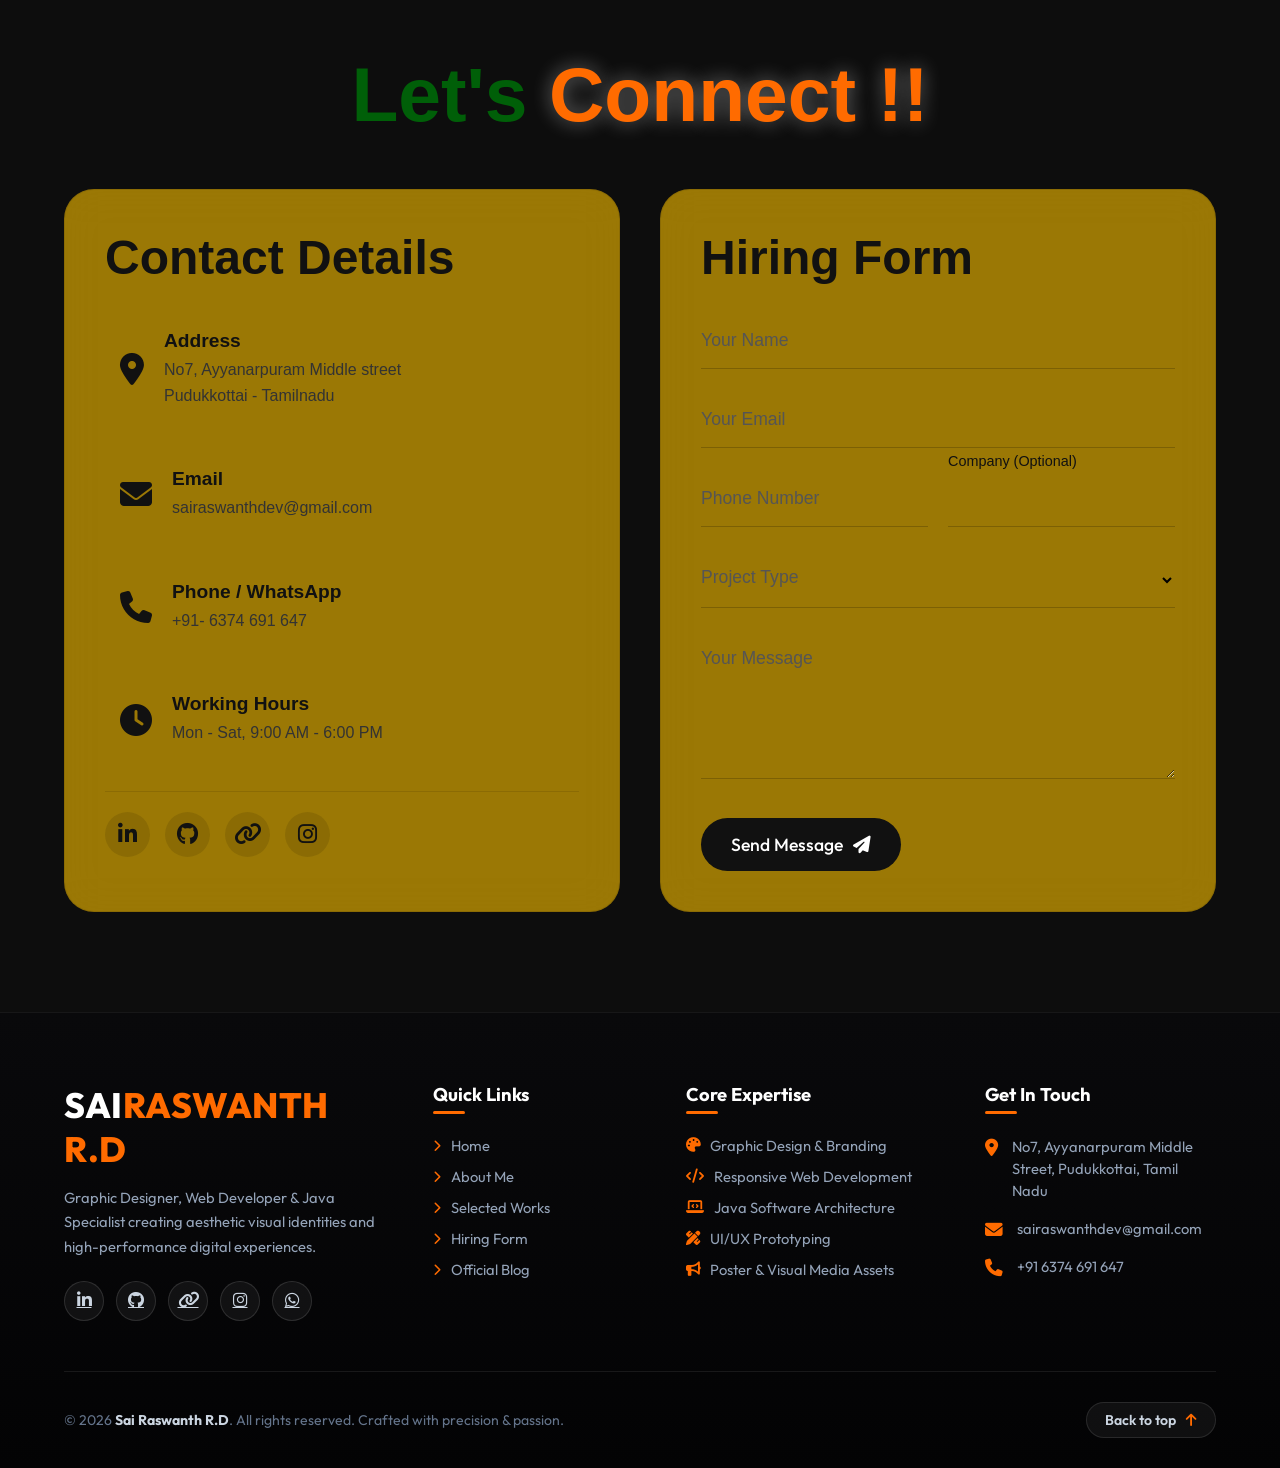
==== commit bd471613: "Change greeting from 'Hello' to 'Goodbye'" ====
--- a/index.html
+++ b/index.html
@@ -13,7 +13,7 @@
 </script>
     <script async src="https://pagead2.googlesyndication.com/pagead/js/adsbygoogle.js?client=ca-pub-9158200020769056"
      crossorigin="anonymous"></script>
-    
+    <meta name="google-adsense-account" content="ca-pub-9158200020769056">
     <meta charset="UTF-8">
     <meta name="viewport" content="width=device-width, initial-scale=1.0">
     <title>Sai Raswanth R.D Portfolio</title>
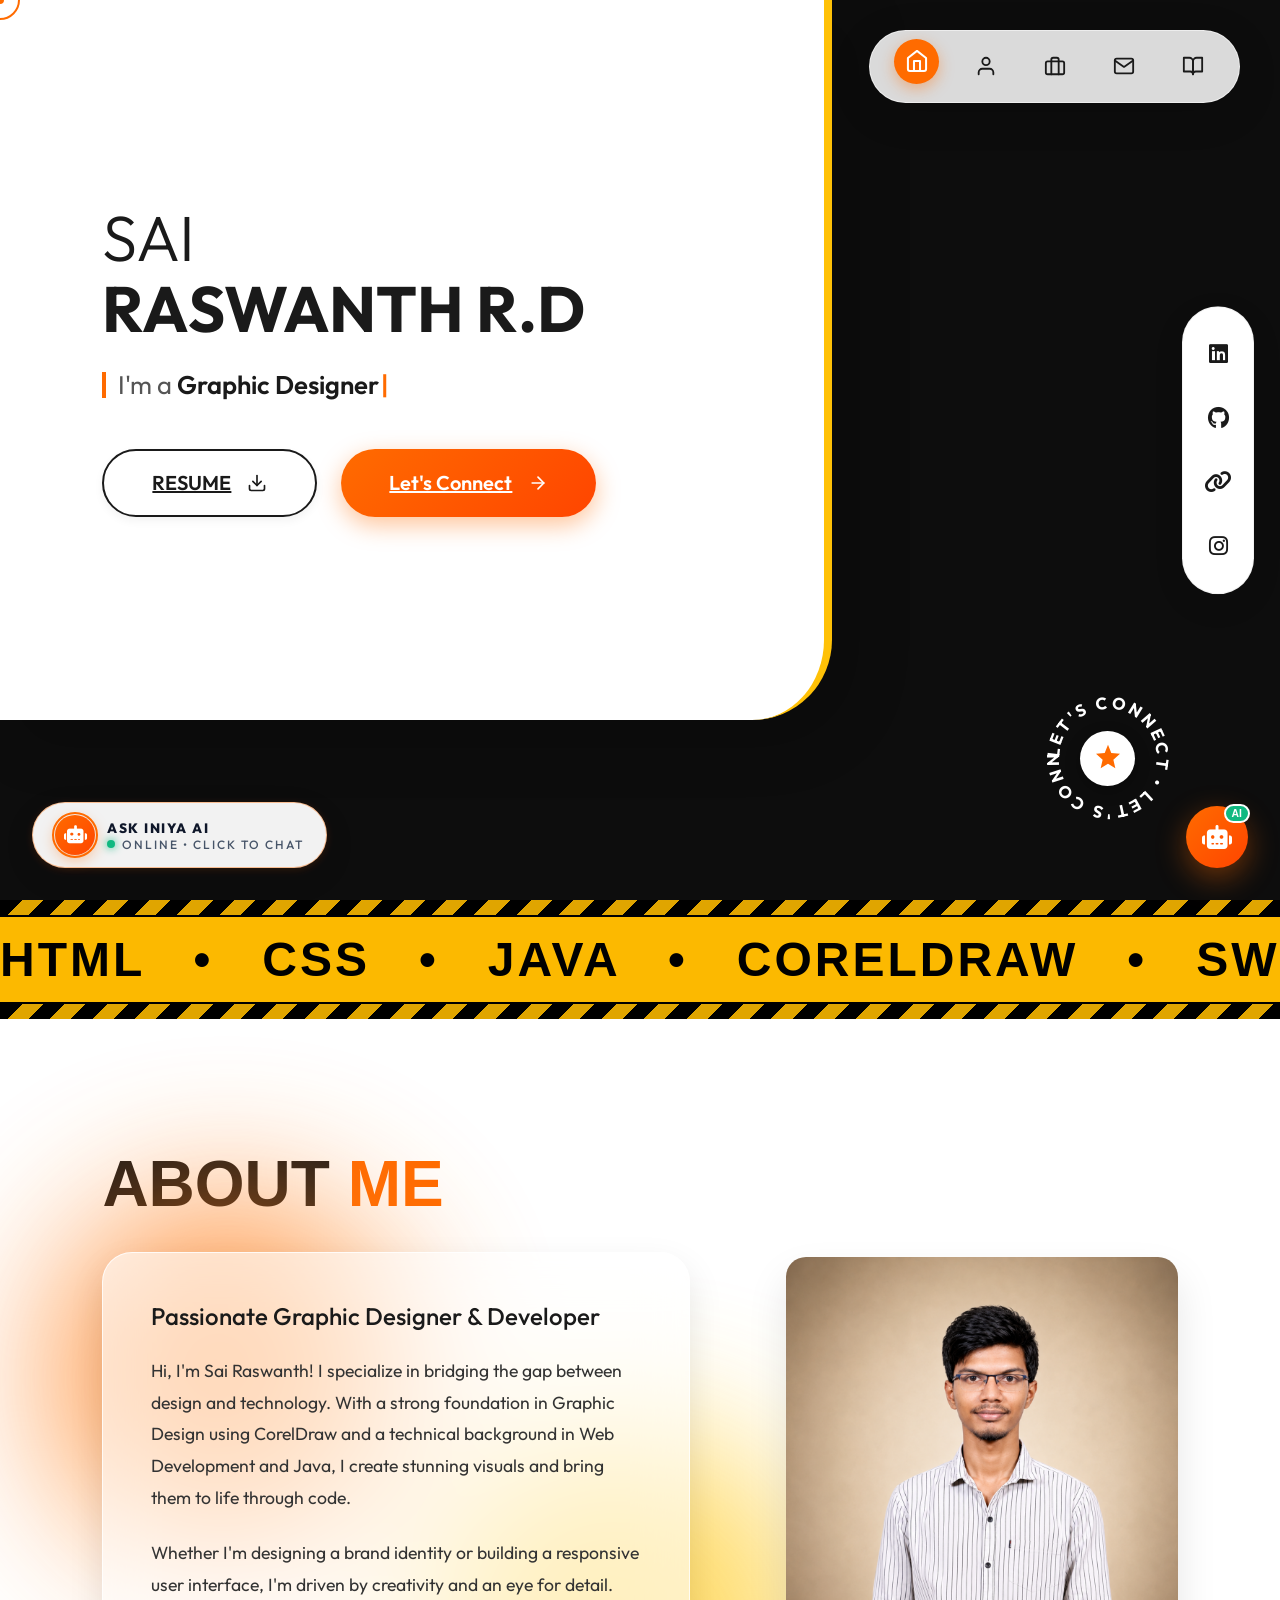
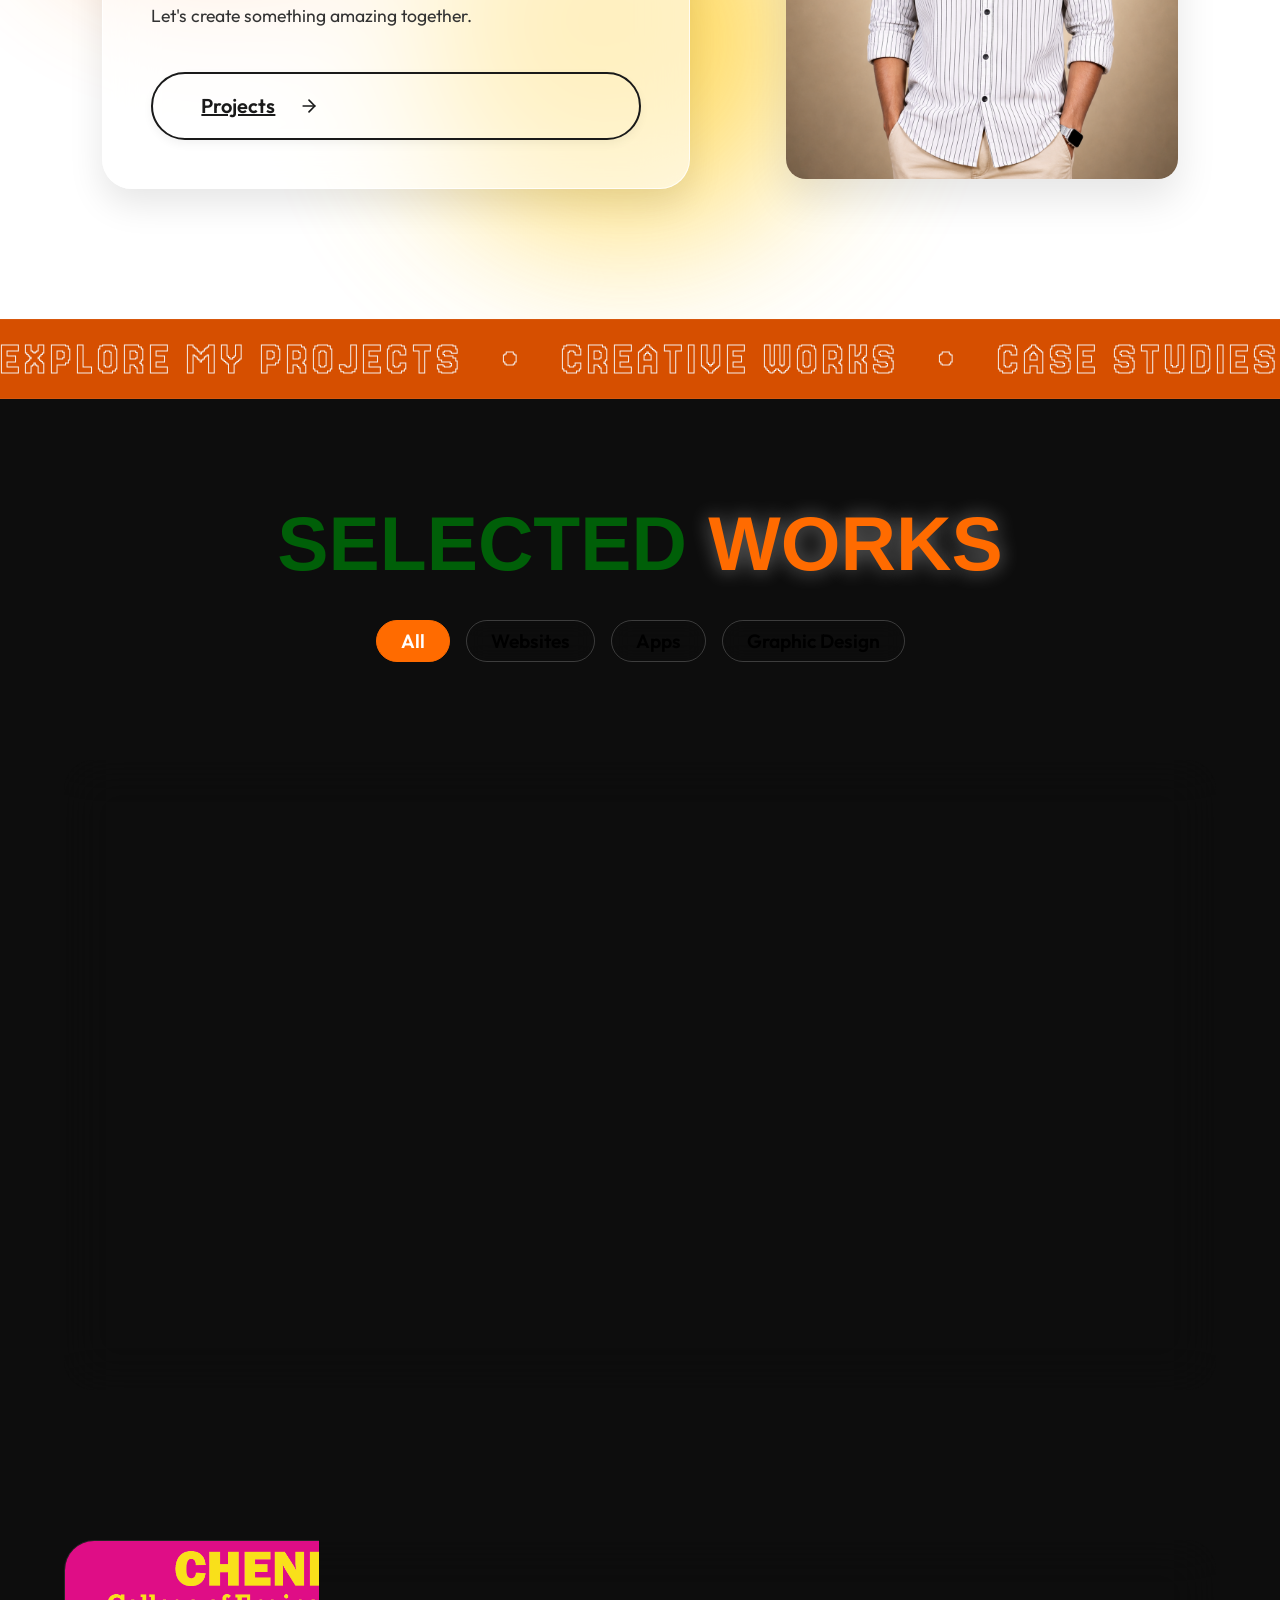
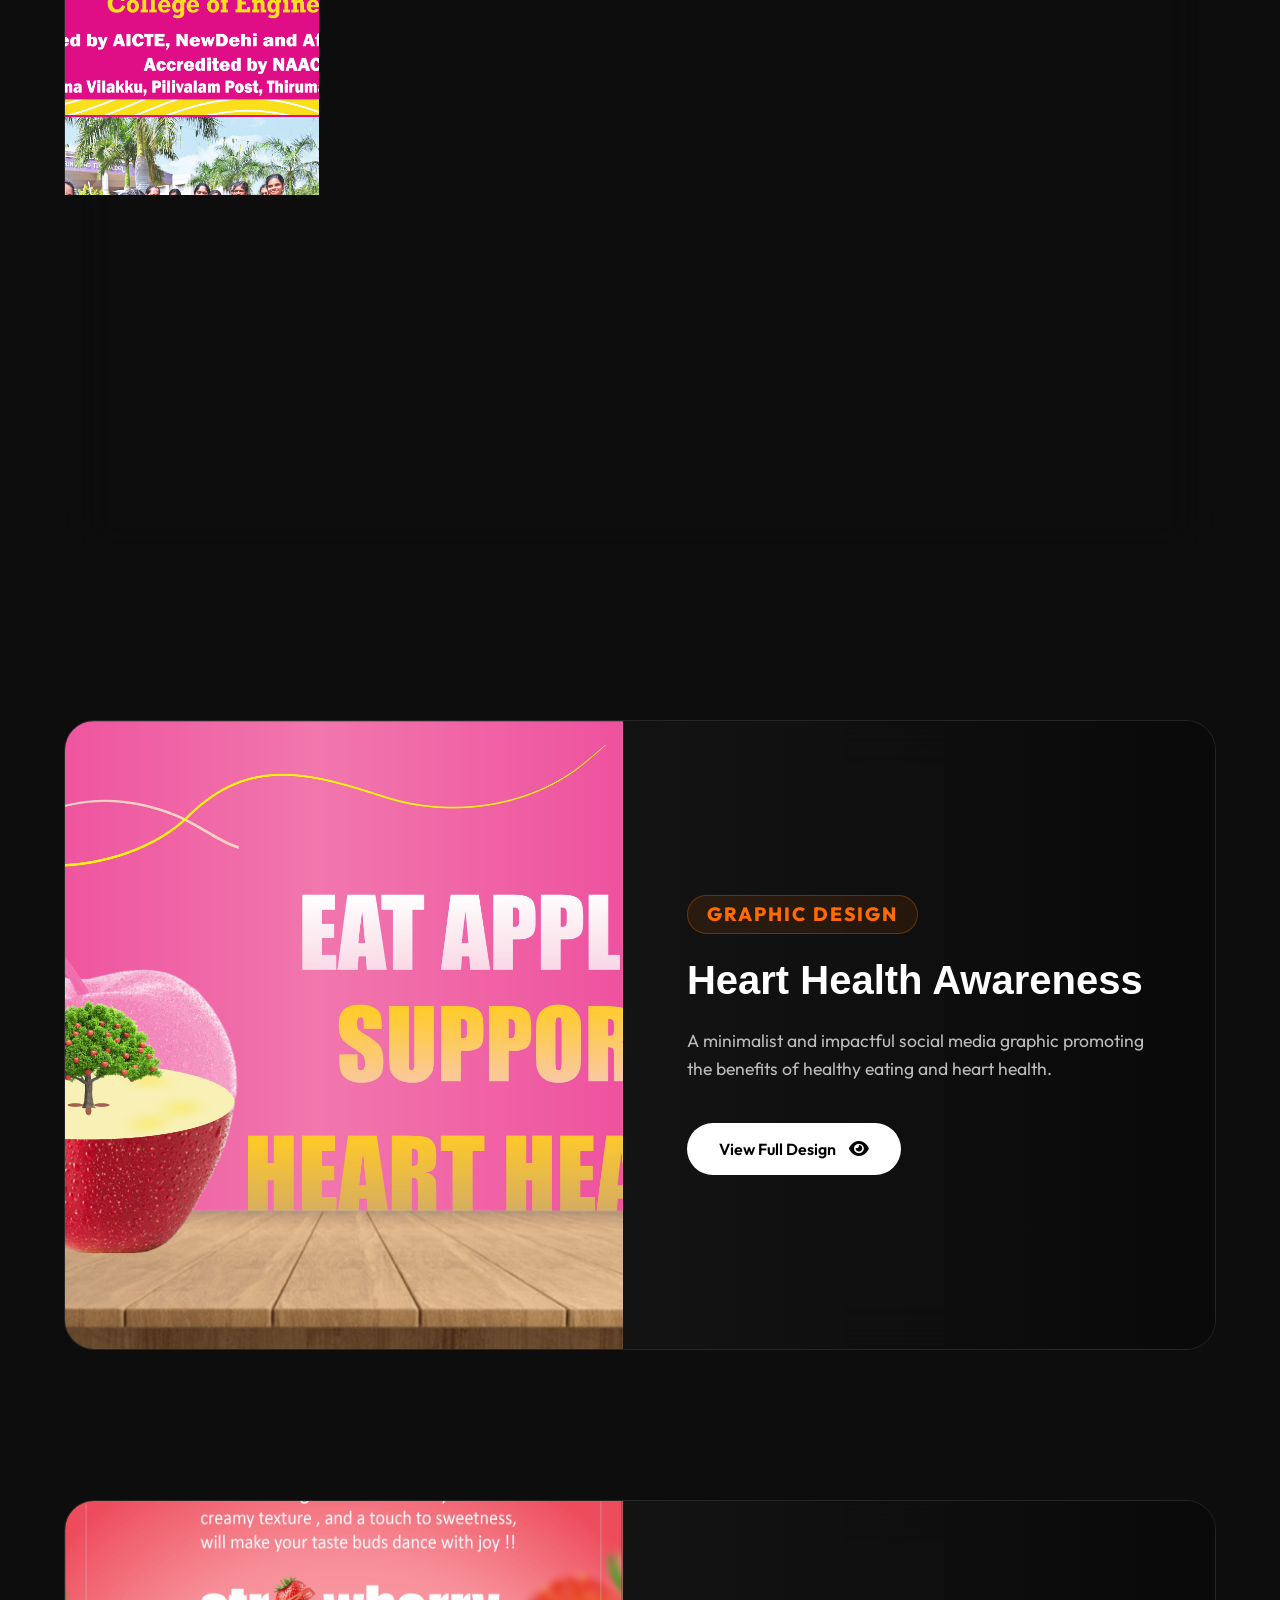
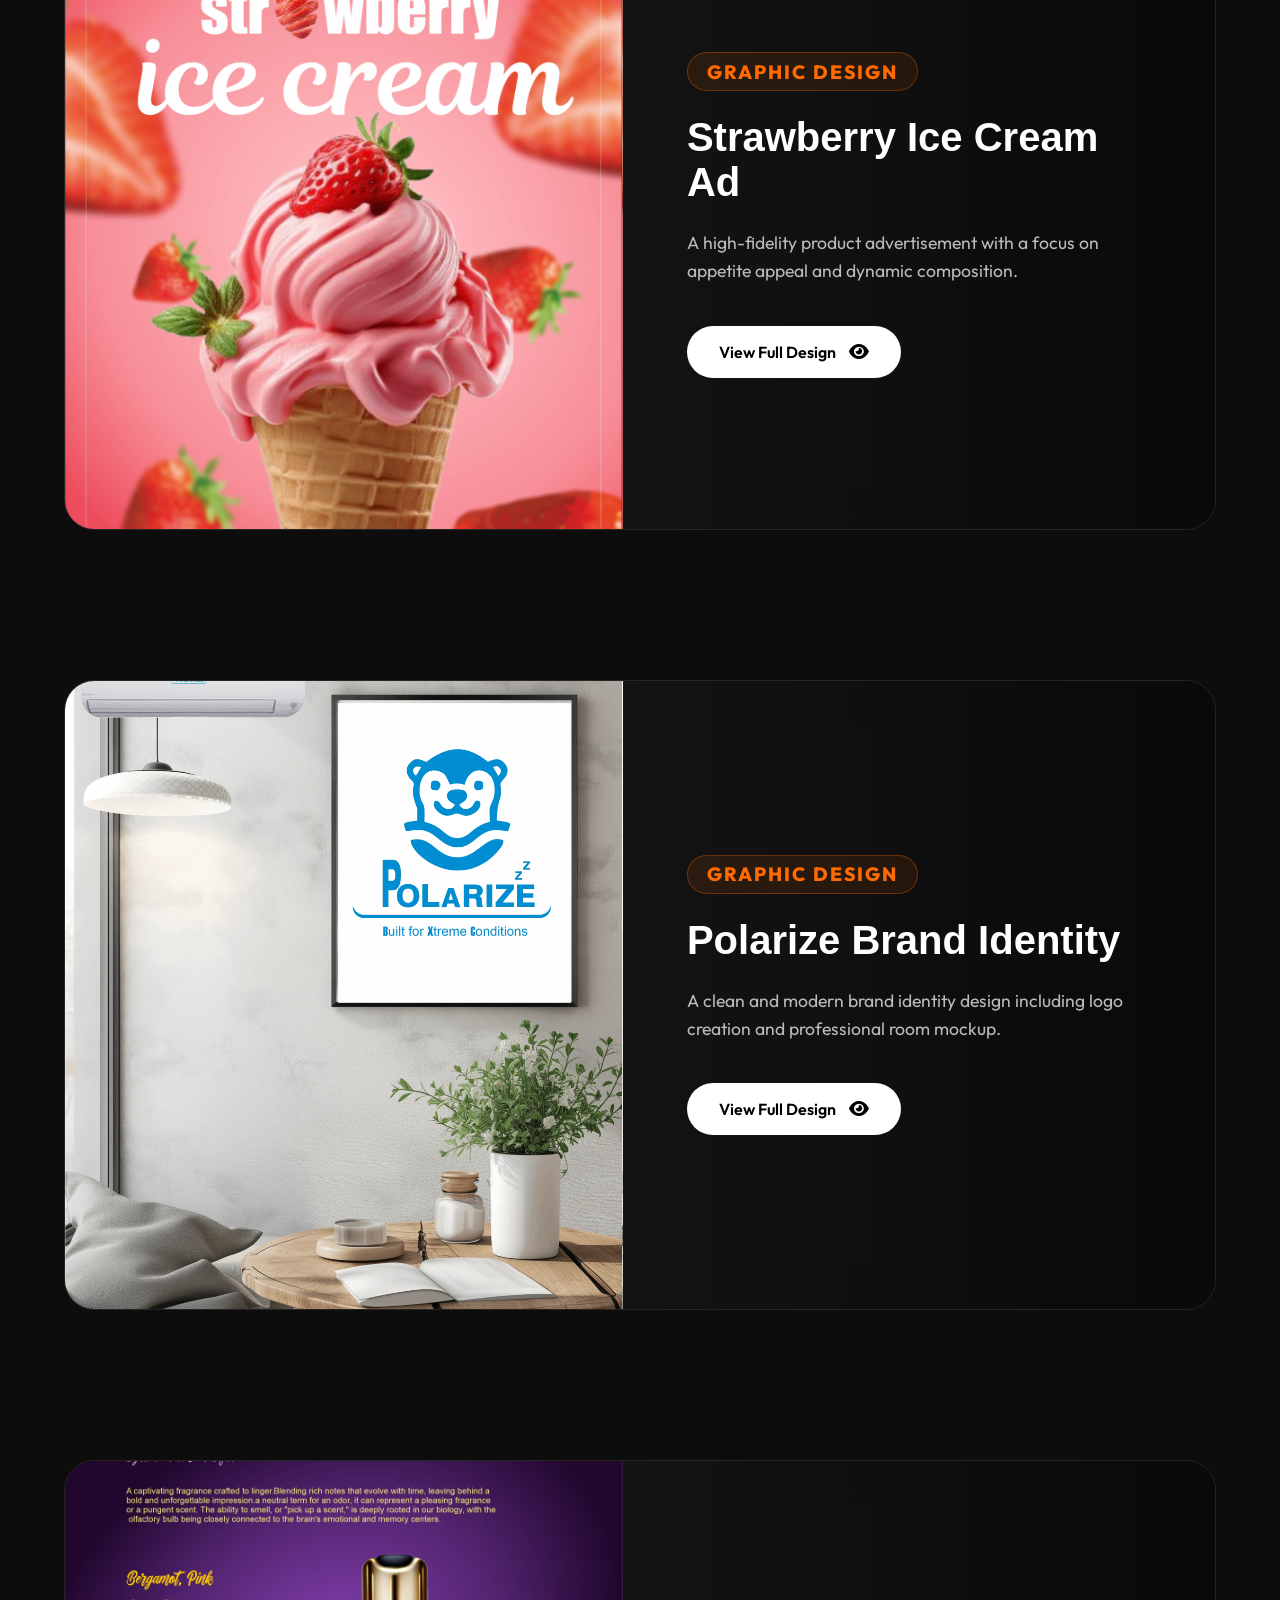
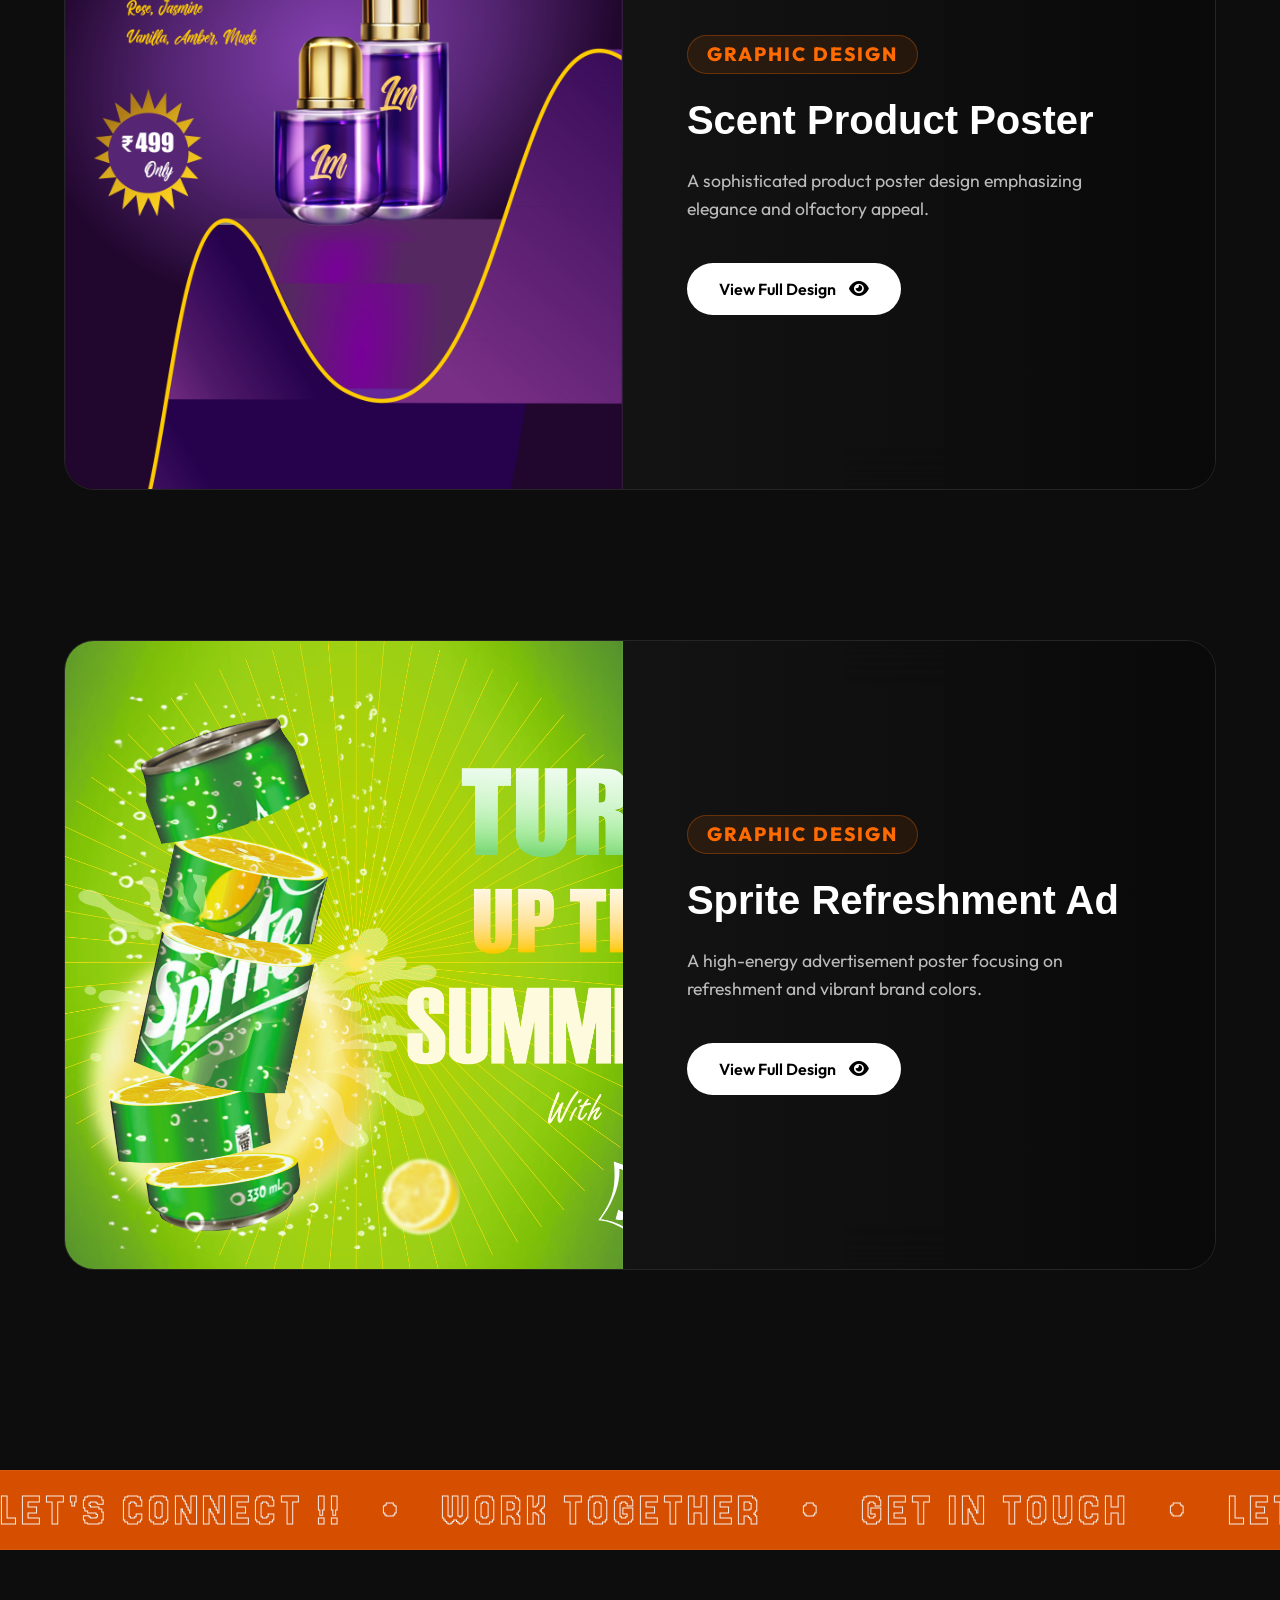
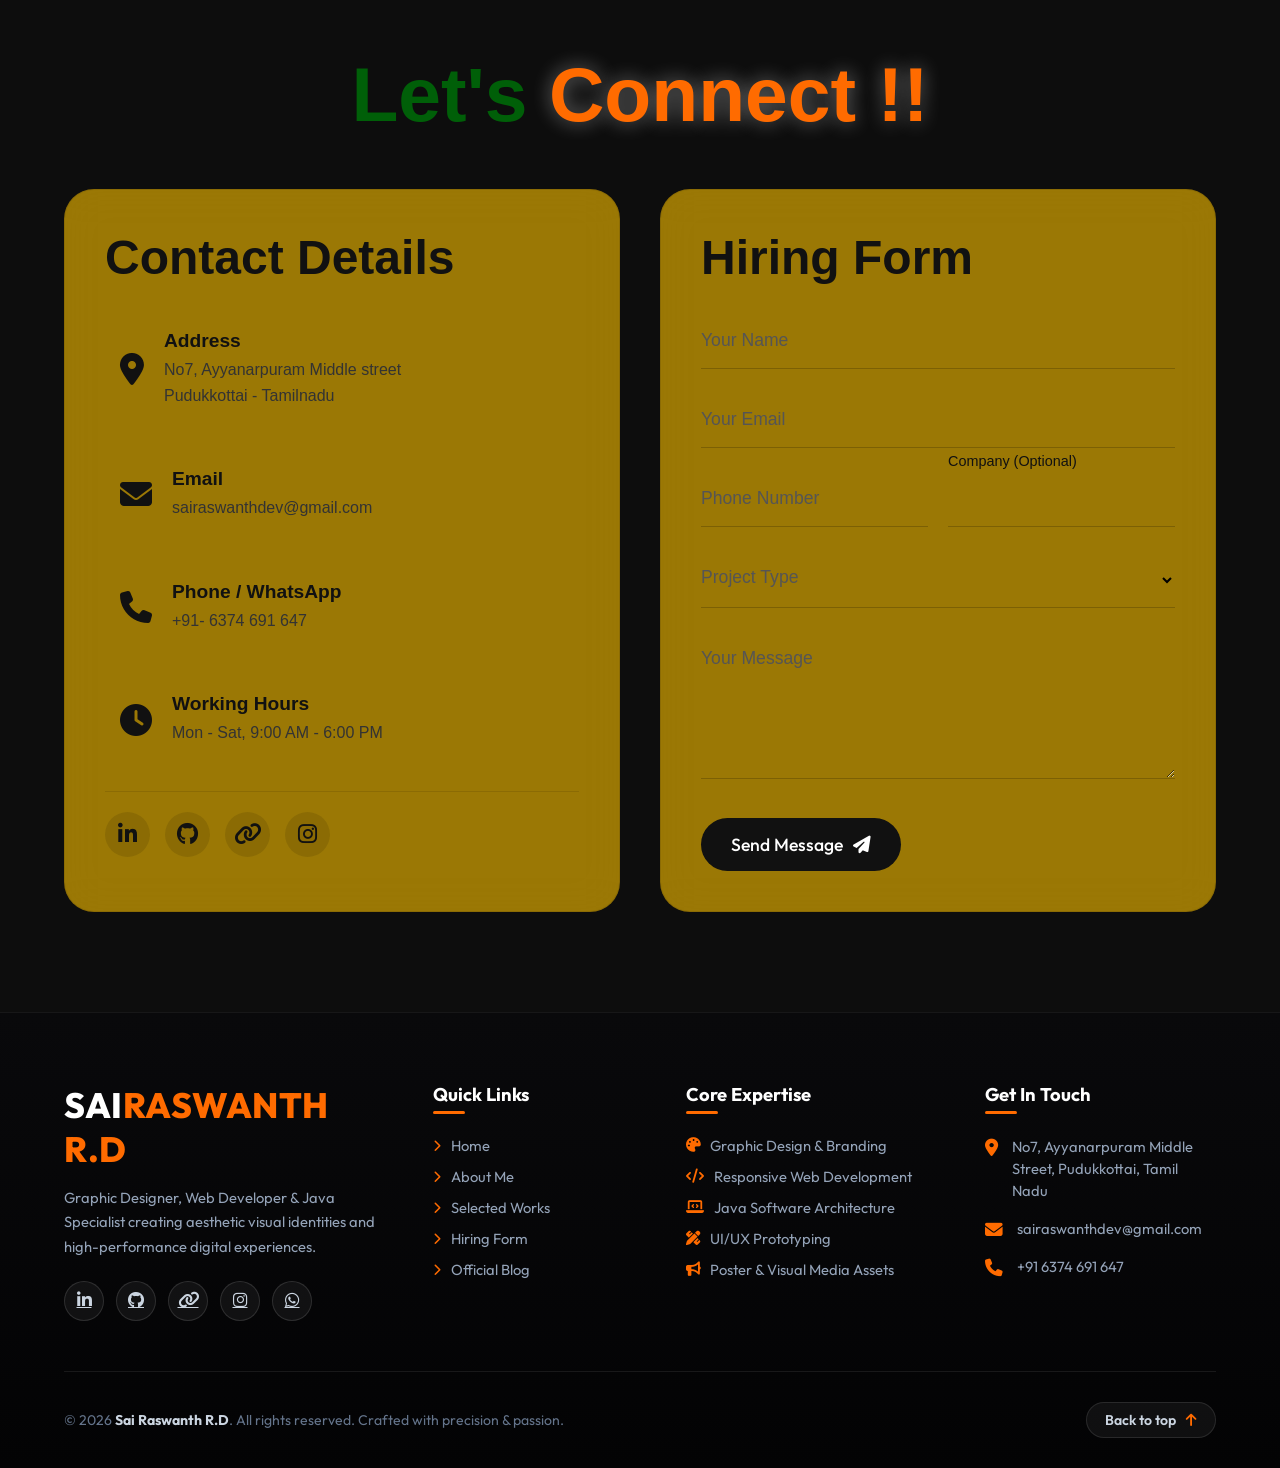
==== commit a79bc95f: "Update print statement from 'Hello' to 'Goodbye'" ====
--- a/index.html
+++ b/index.html
@@ -156,7 +156,7 @@
         <div class="video-wrapper">
 
             <video class="bg-video" autoplay loop muted playsinline preload="metadata">
-                <source src="bg-video.mp4" type="video/mp4">
+                <source src="https://www.pexels.com/download/video/3059861/" type="video/mp4">
             </video>
         </div>
         <div class="info-card" data-aos="fade-right">
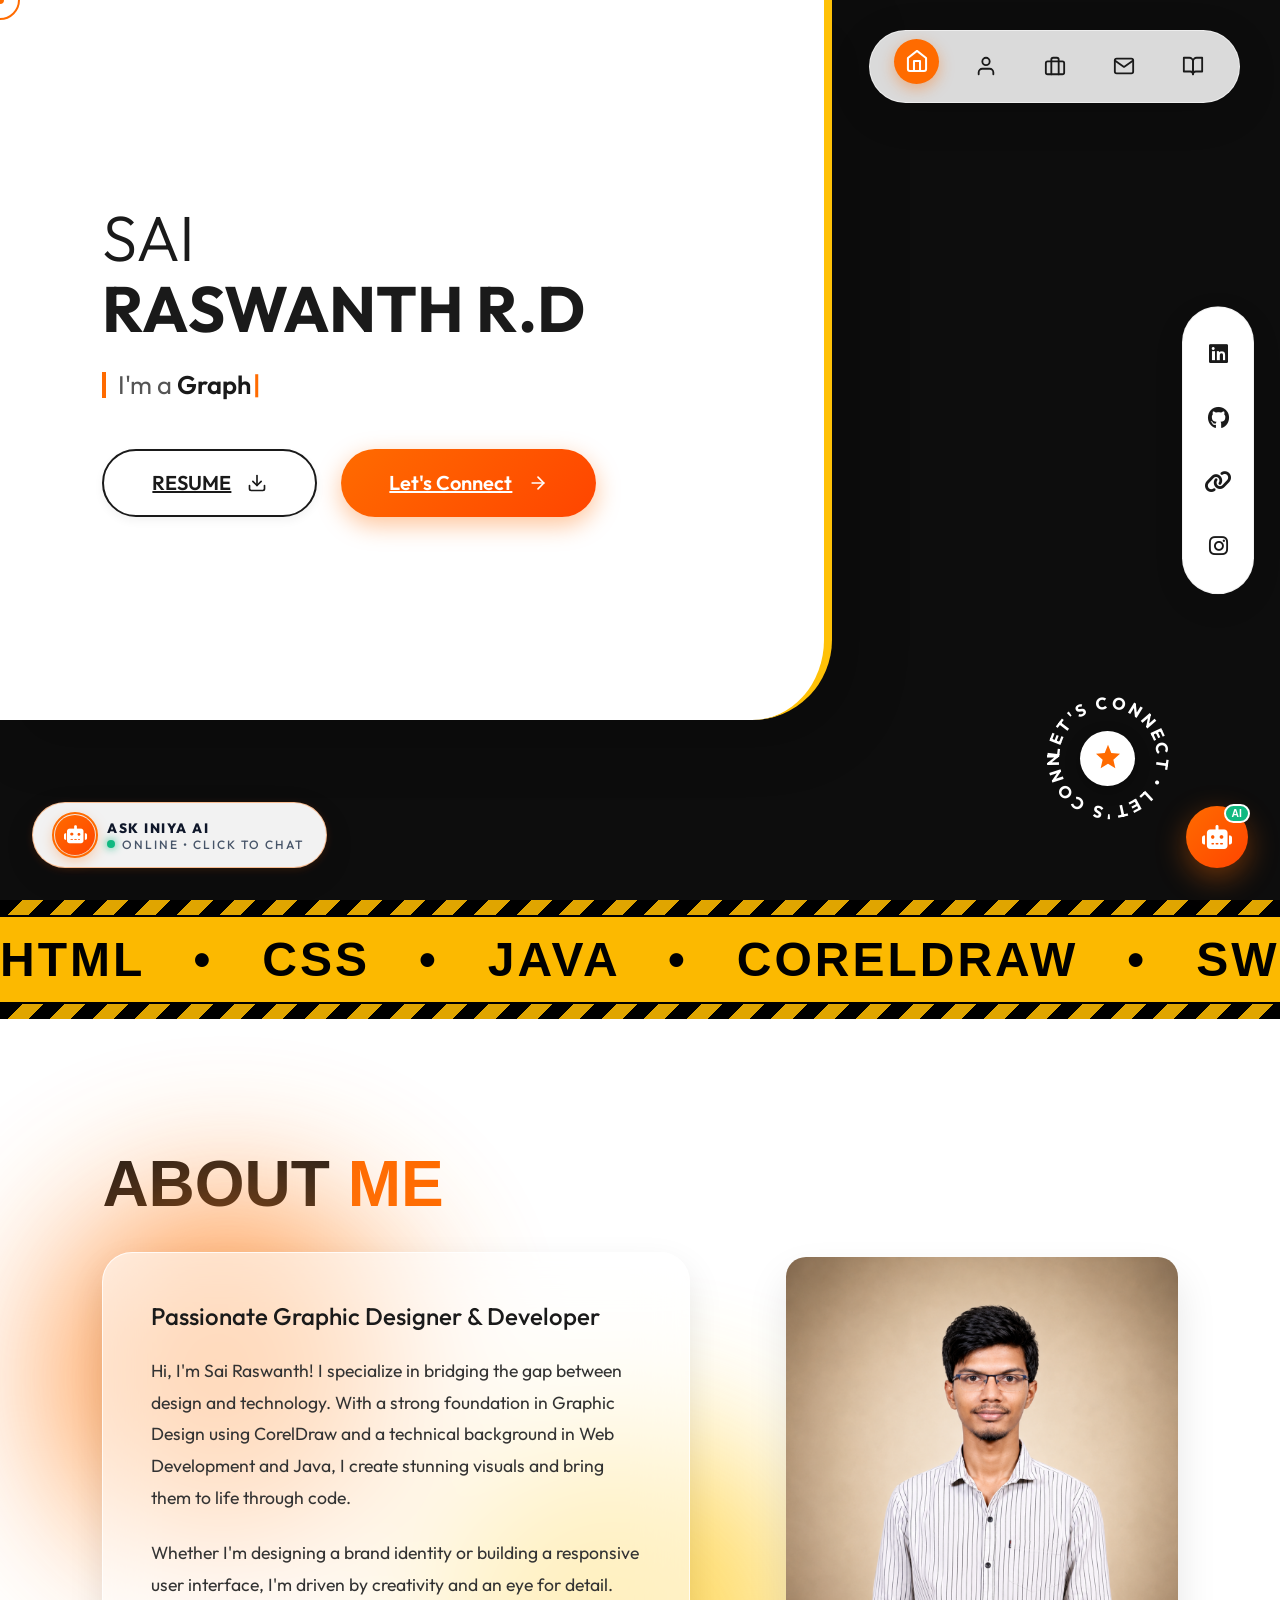
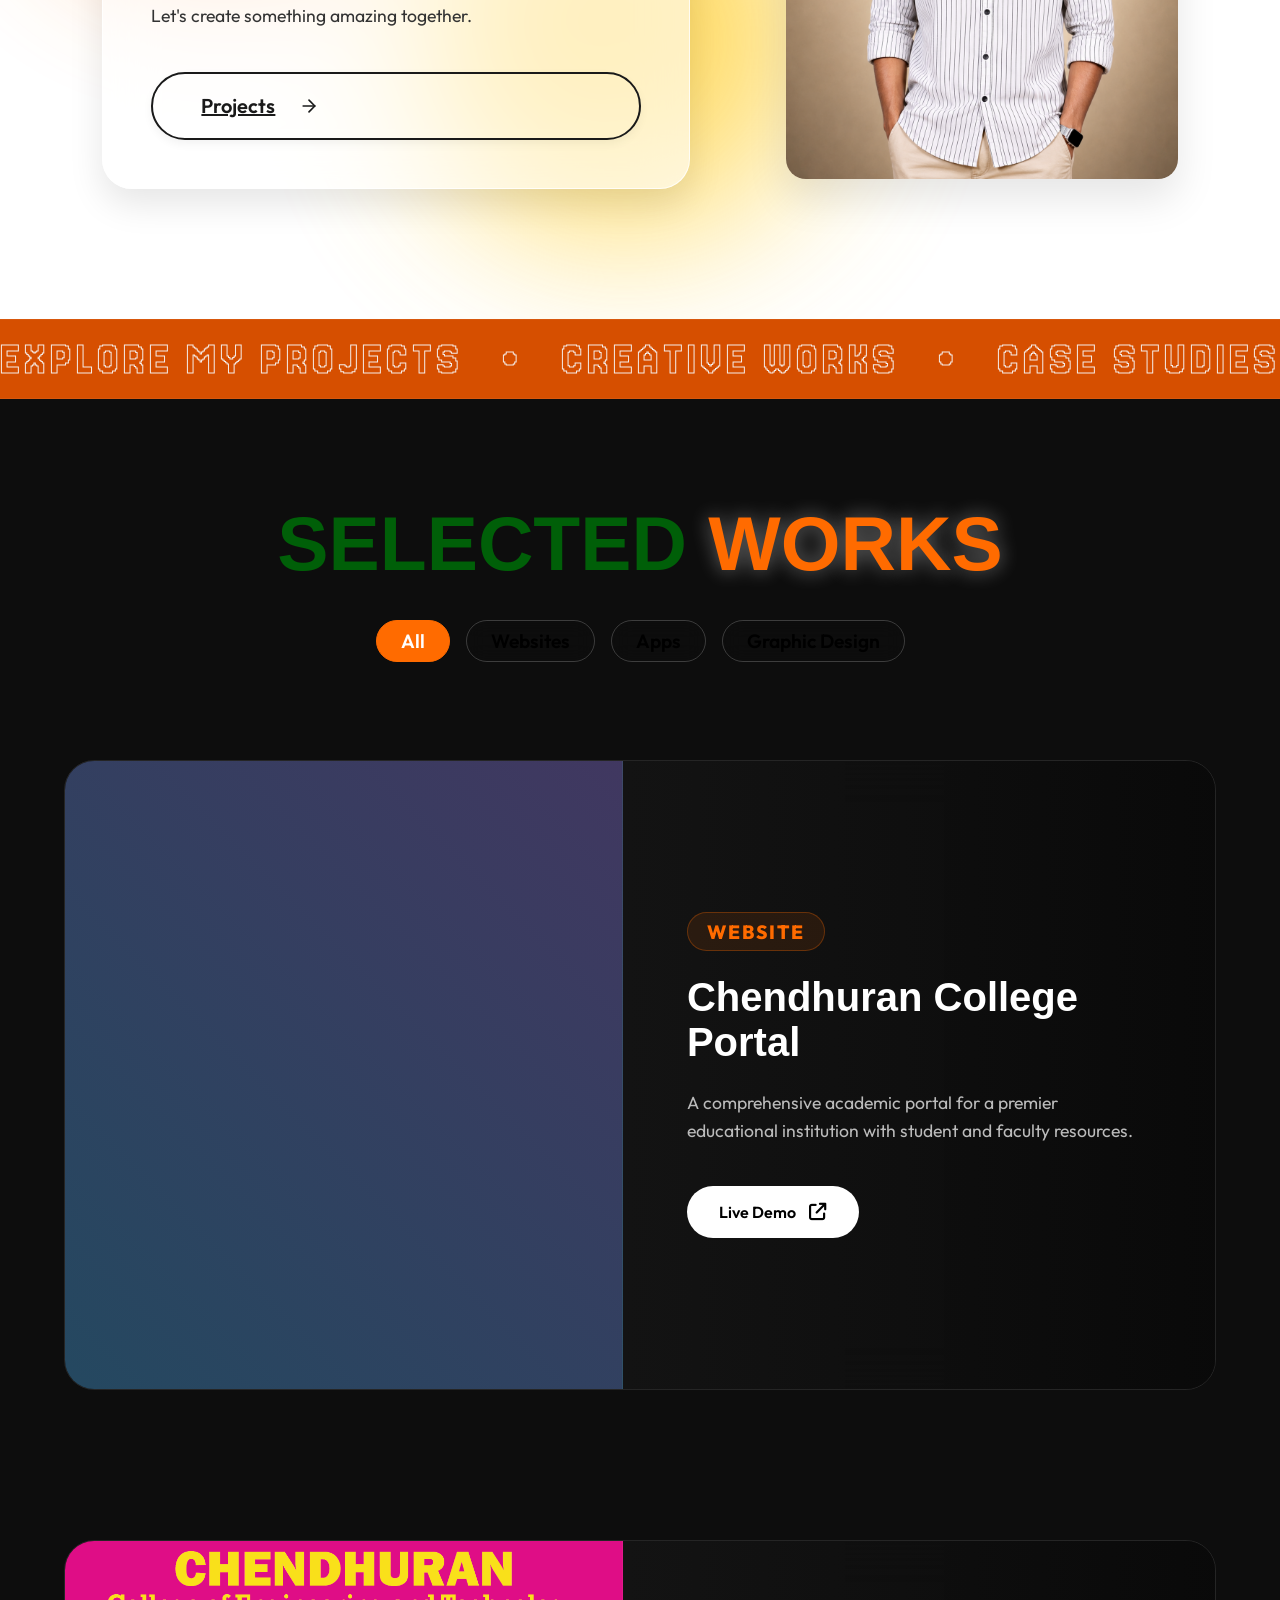
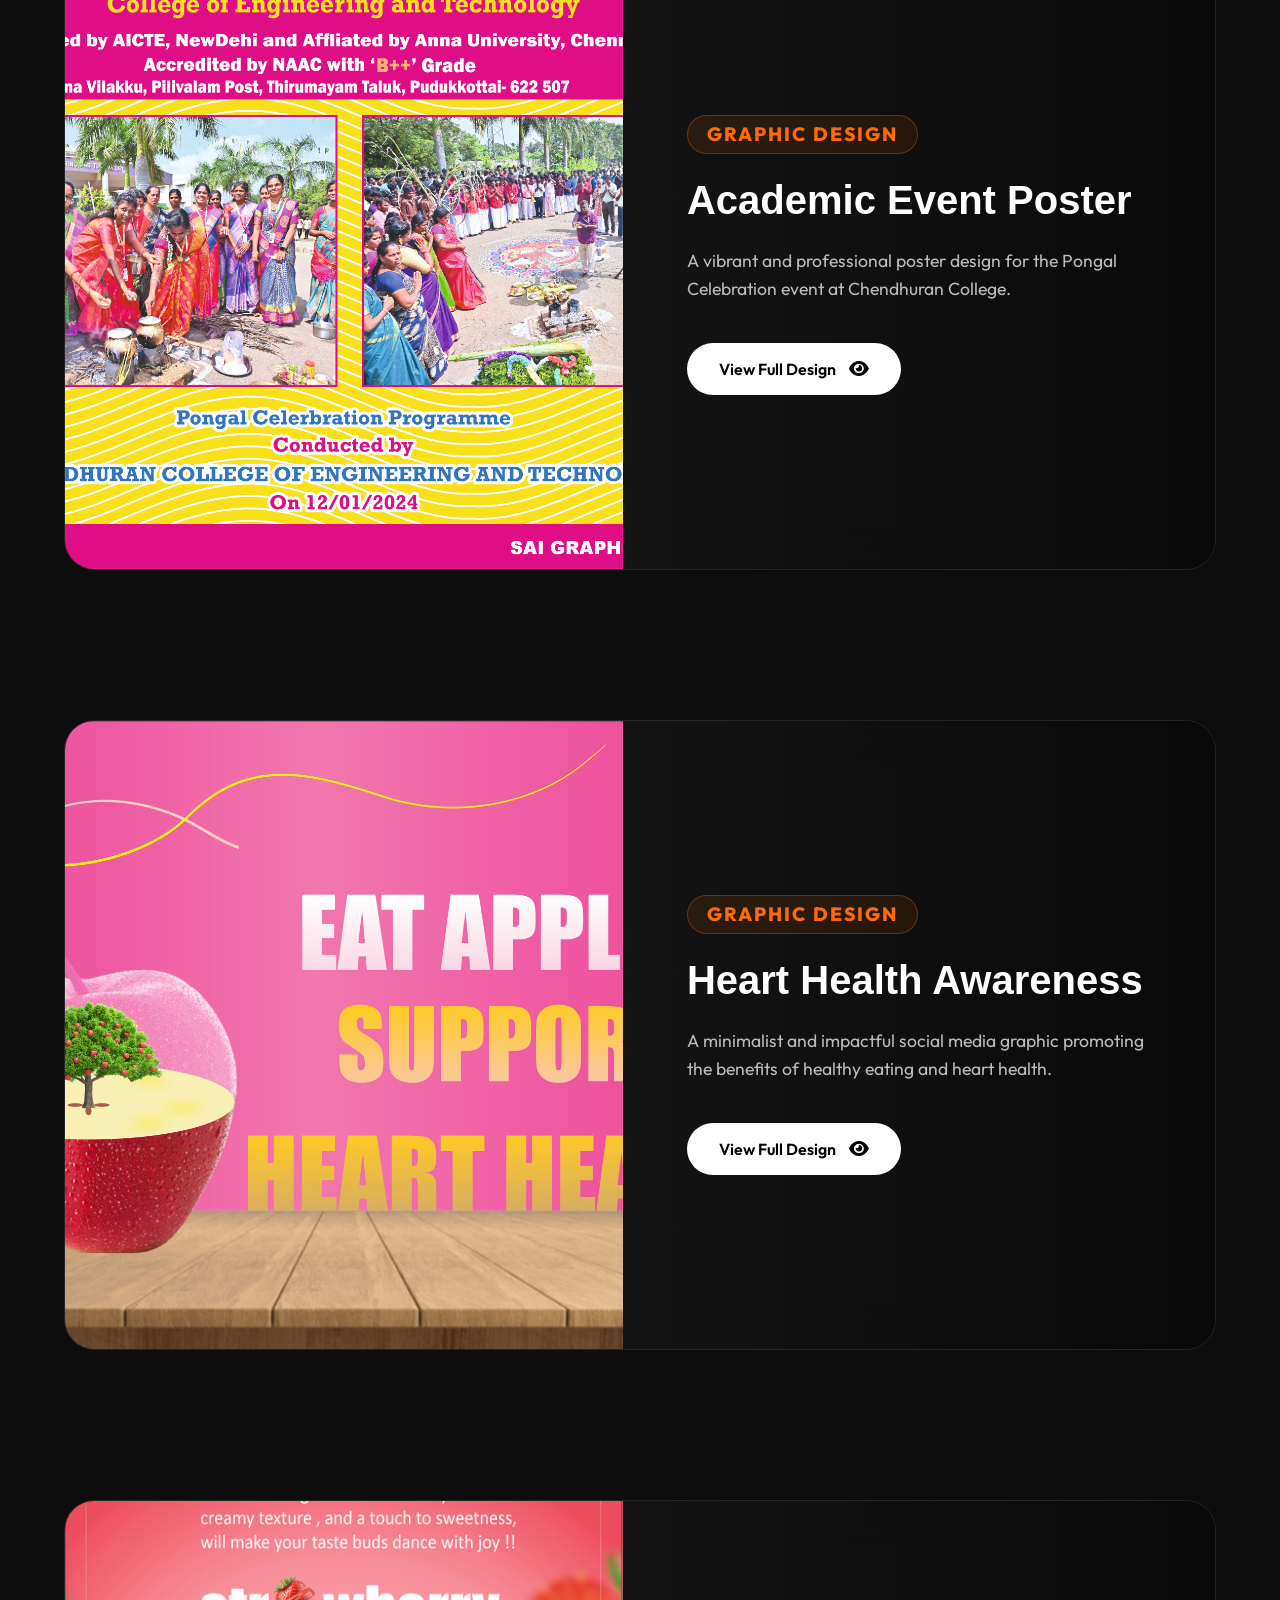
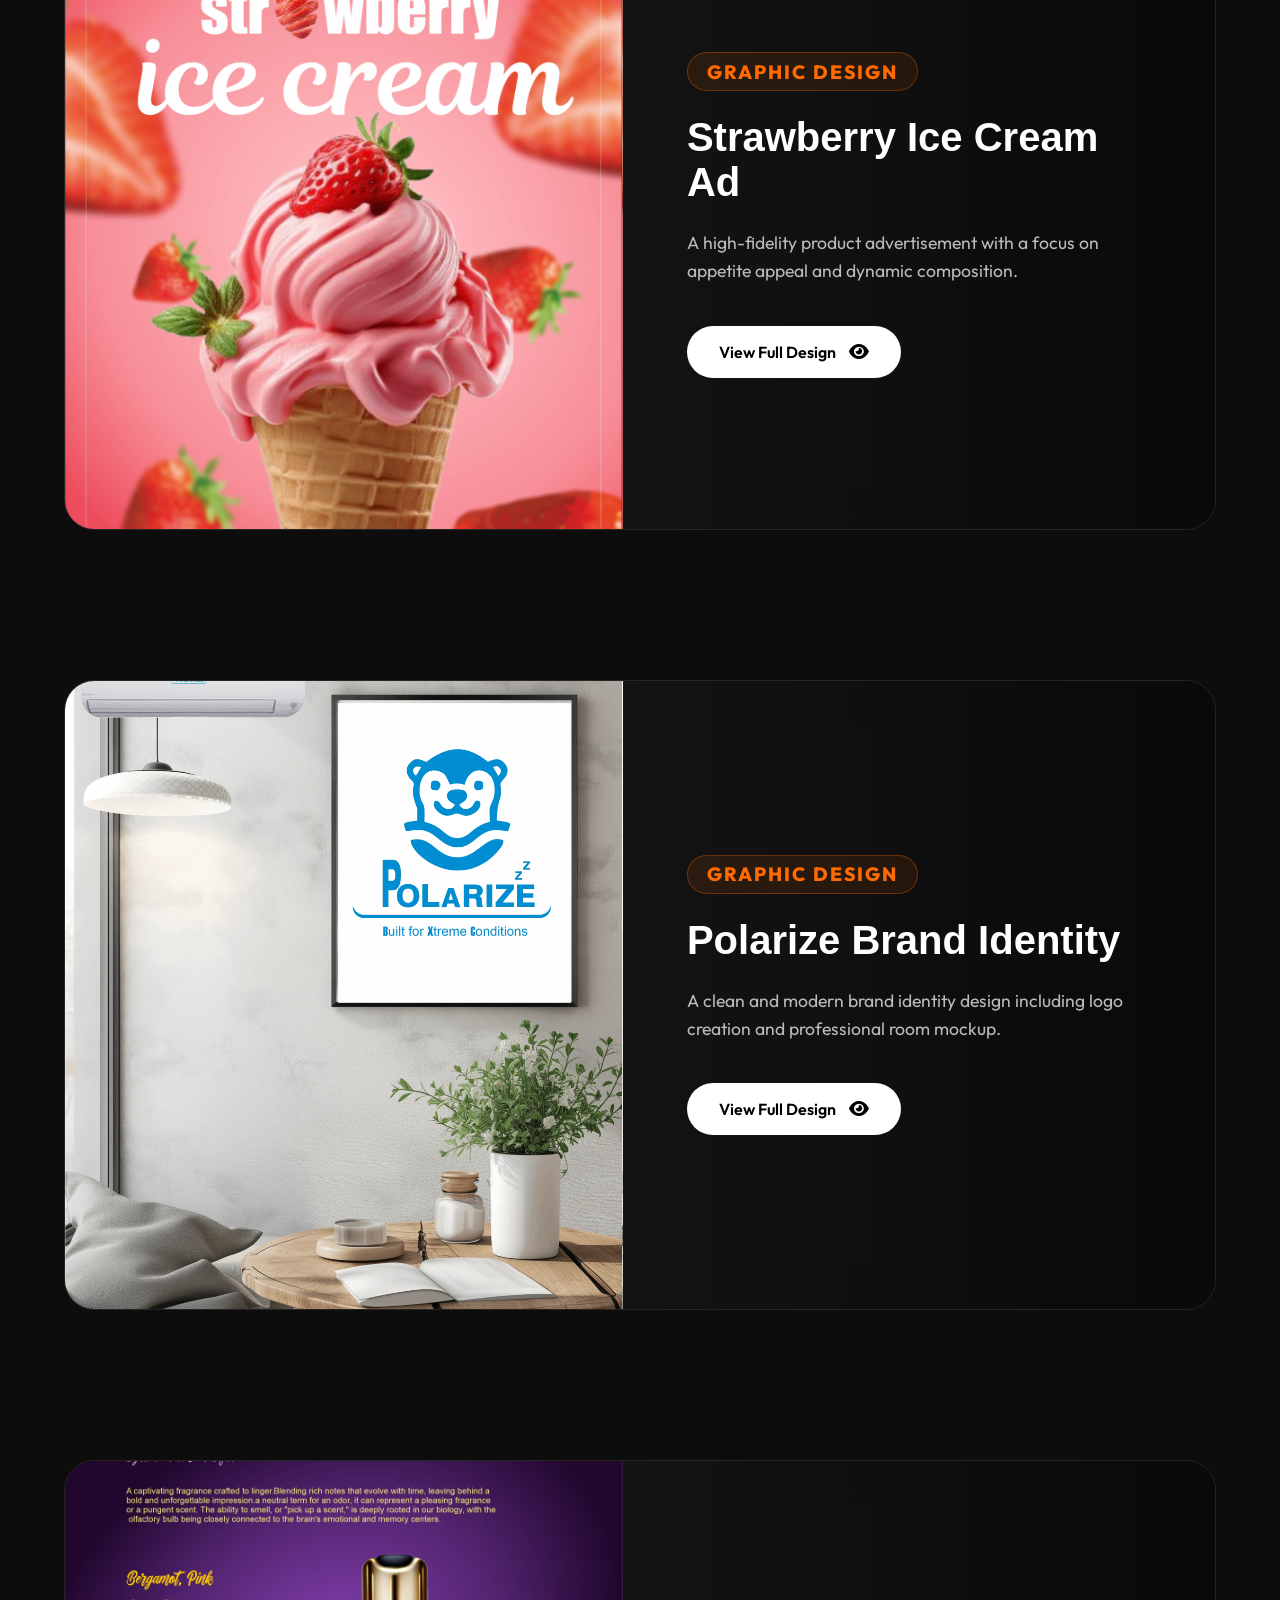
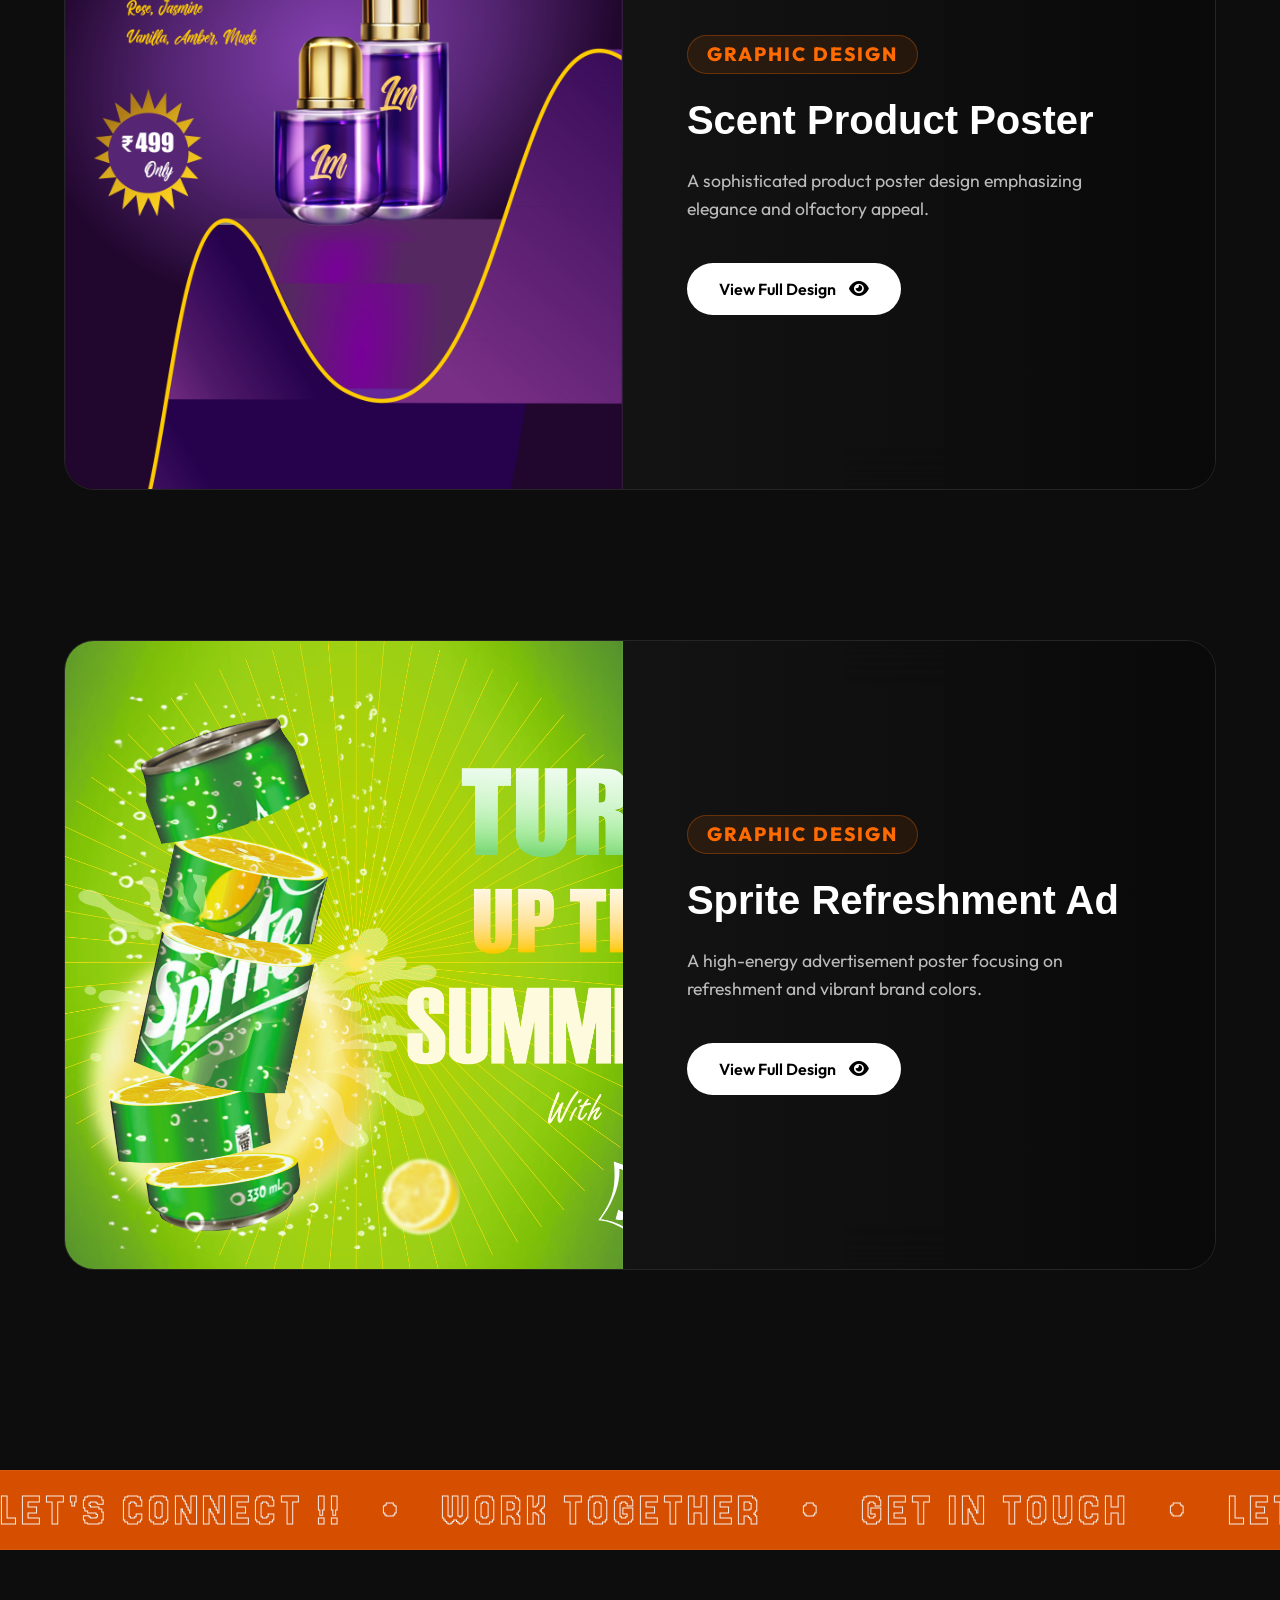
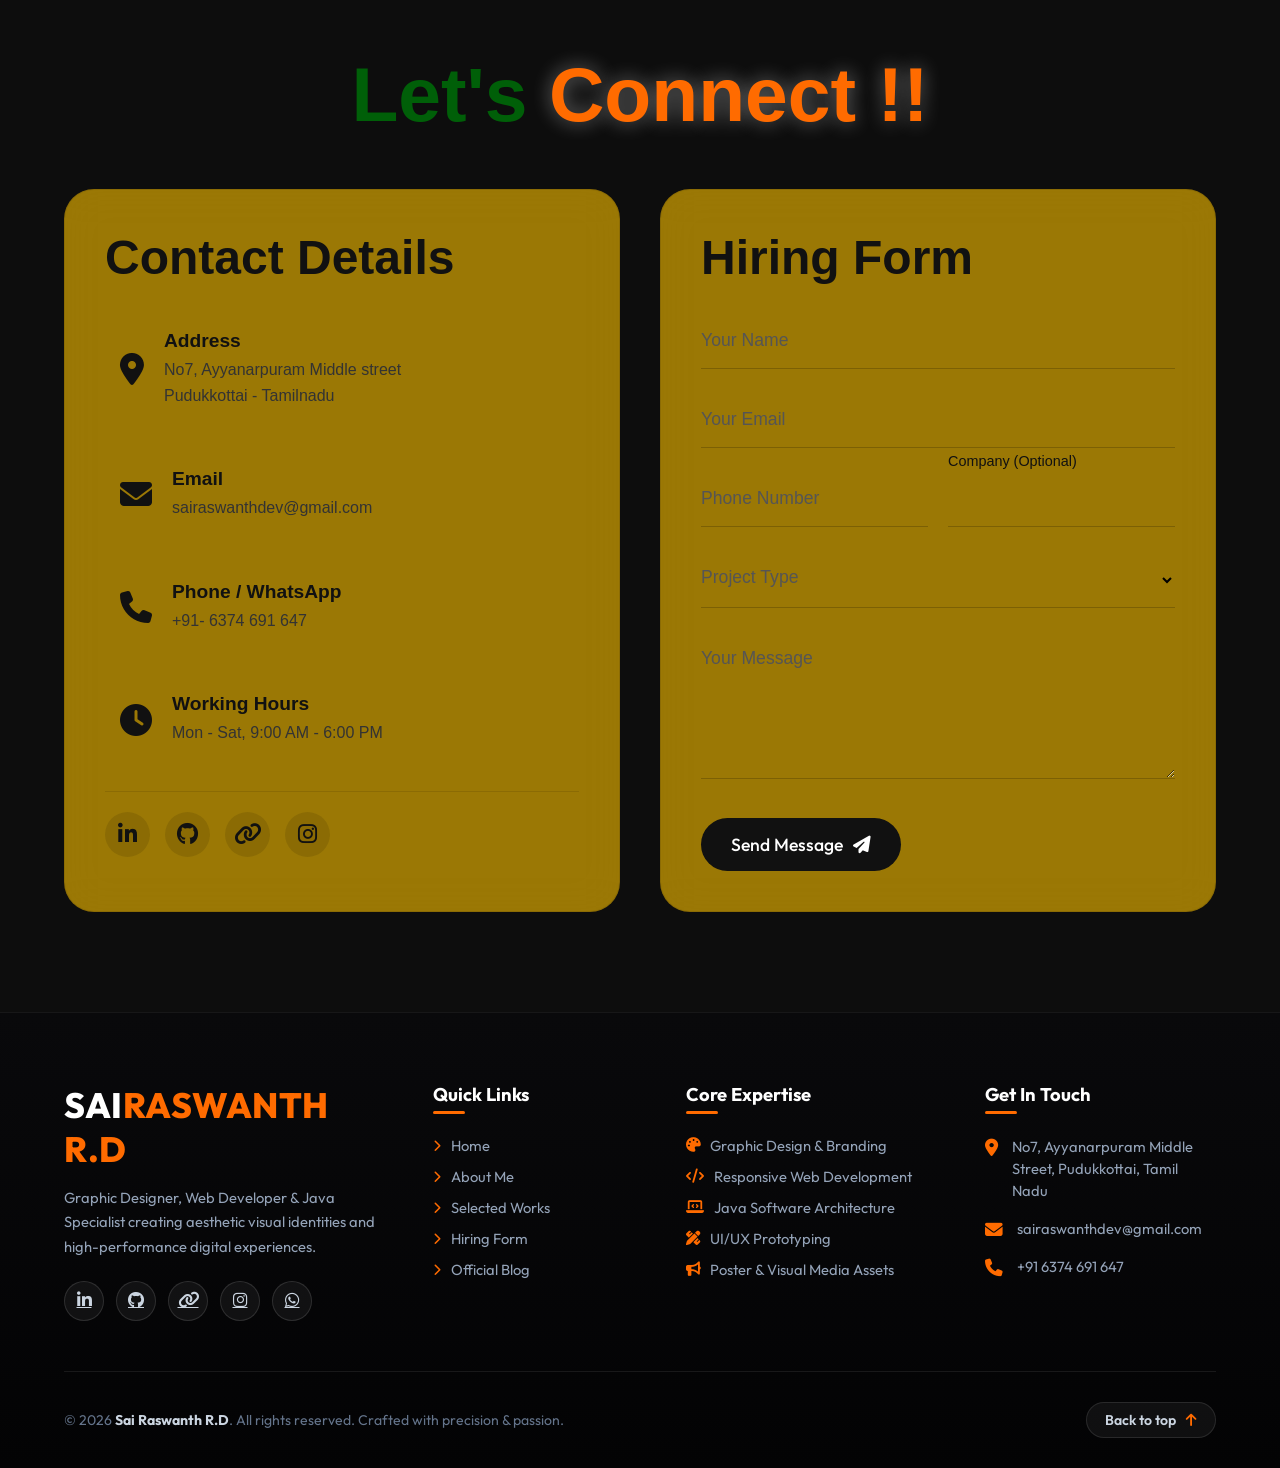
==== commit bbf9a8e3: "Update index.html" ====
--- a/index.html
+++ b/index.html
@@ -156,7 +156,7 @@
         <div class="video-wrapper">
 
             <video class="bg-video" autoplay loop muted playsinline preload="metadata">
-                <source src="https://www.pexels.com/download/video/3059861/" type="video/mp4">
+                <source src="bg-video.mp4" type="video/mp4">
             </video>
         </div>
         <div class="info-card" data-aos="fade-right">
